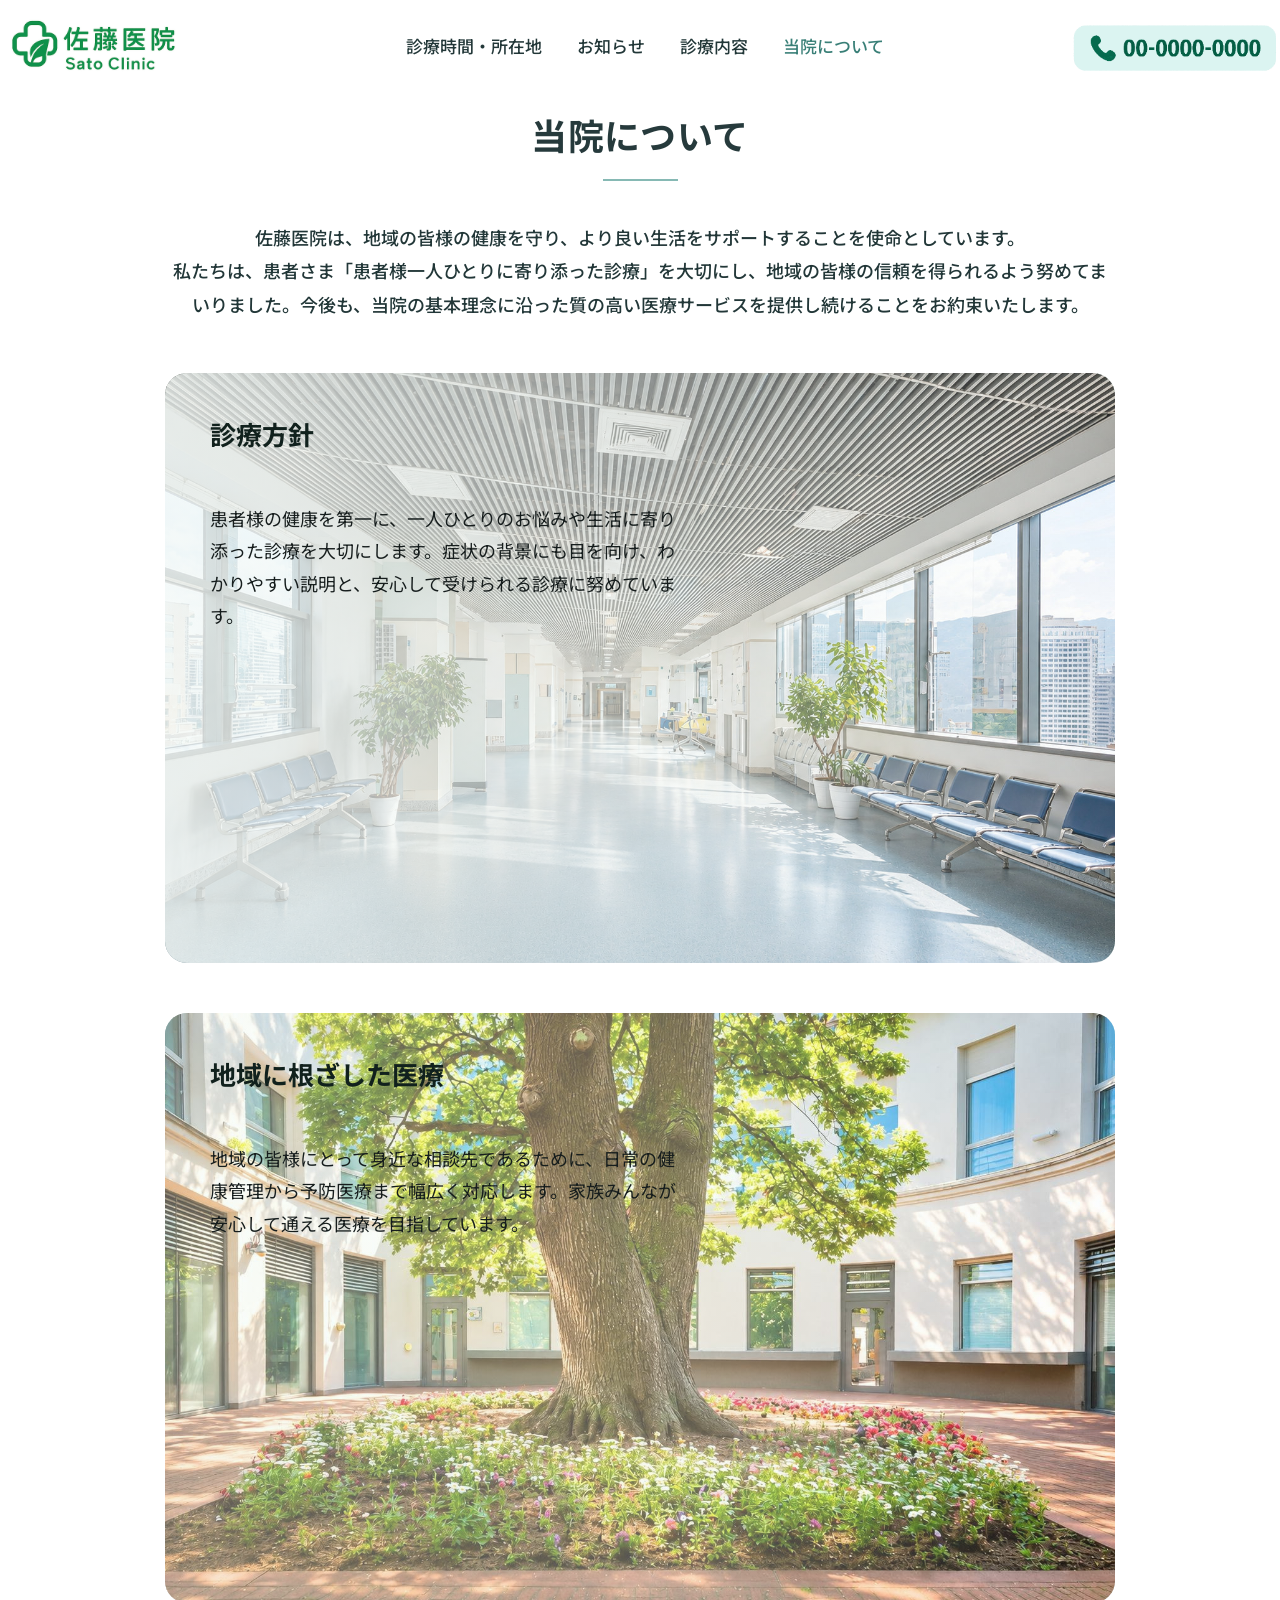
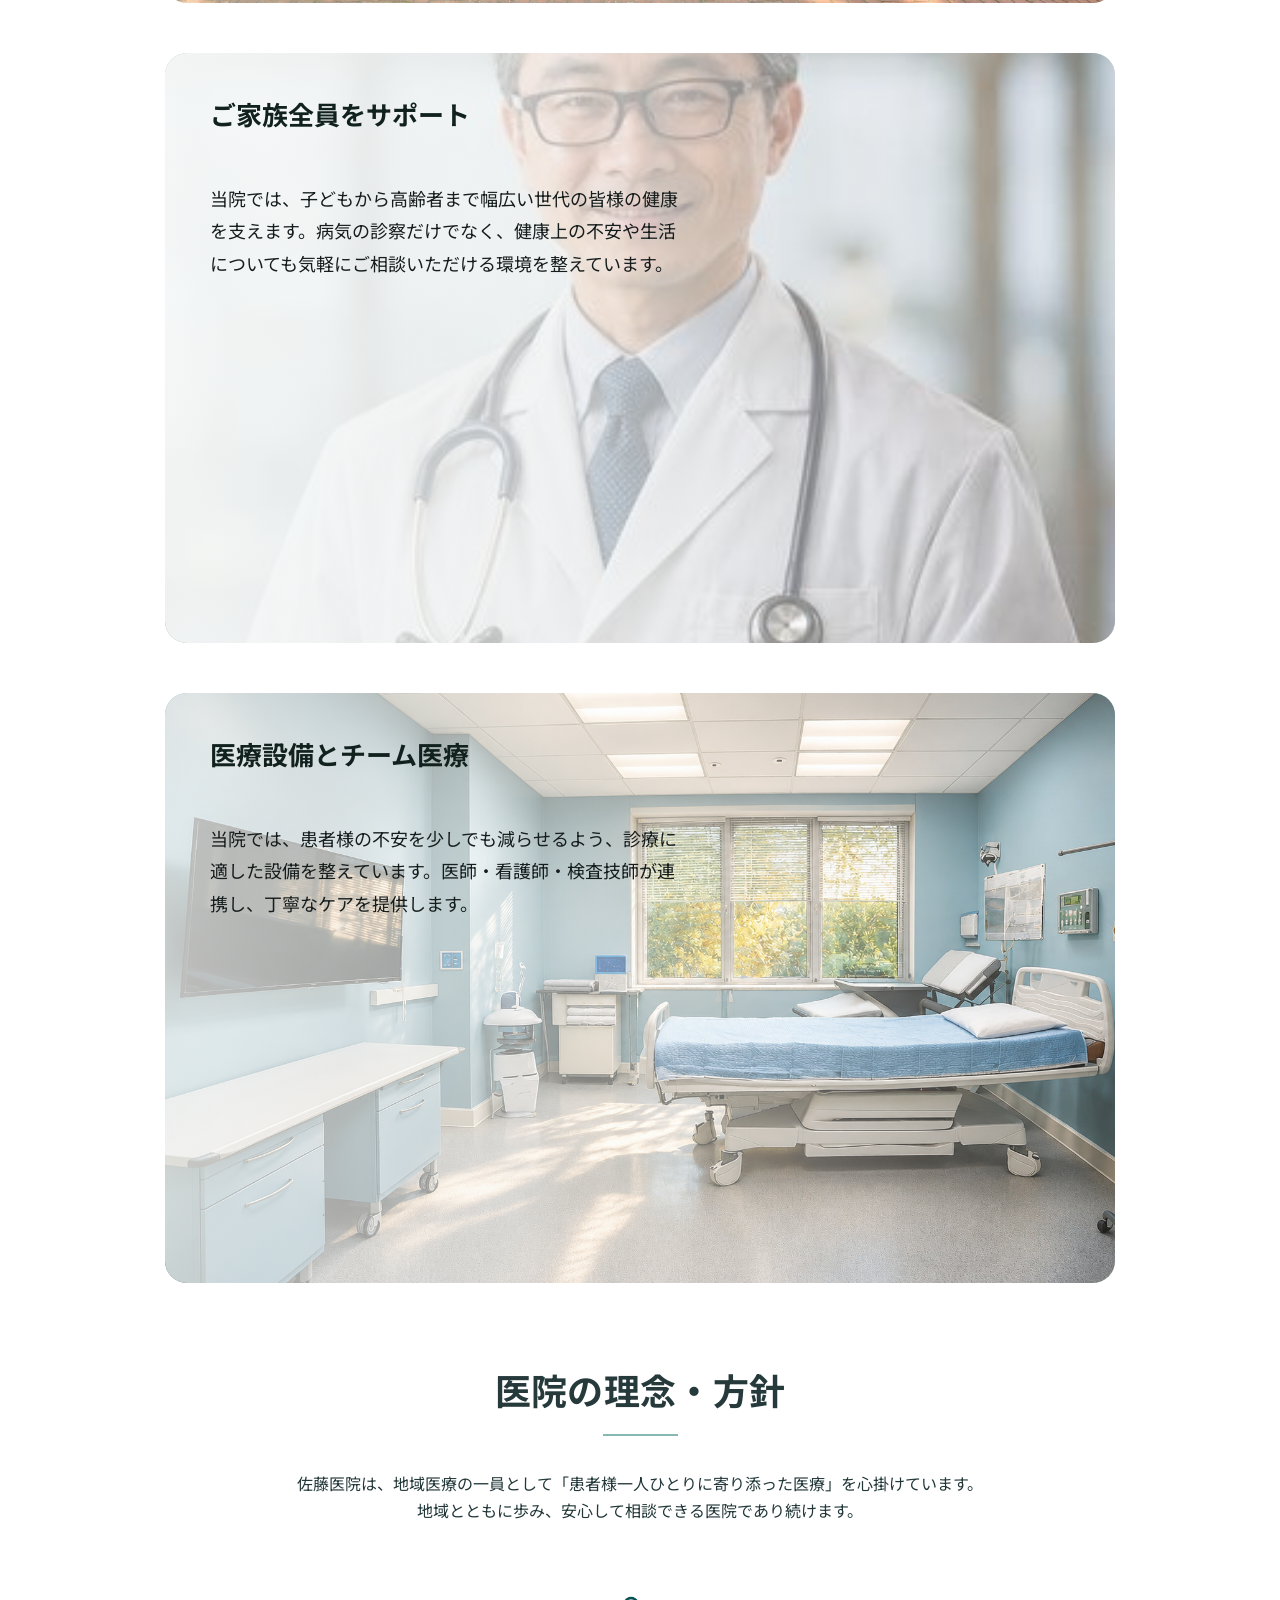
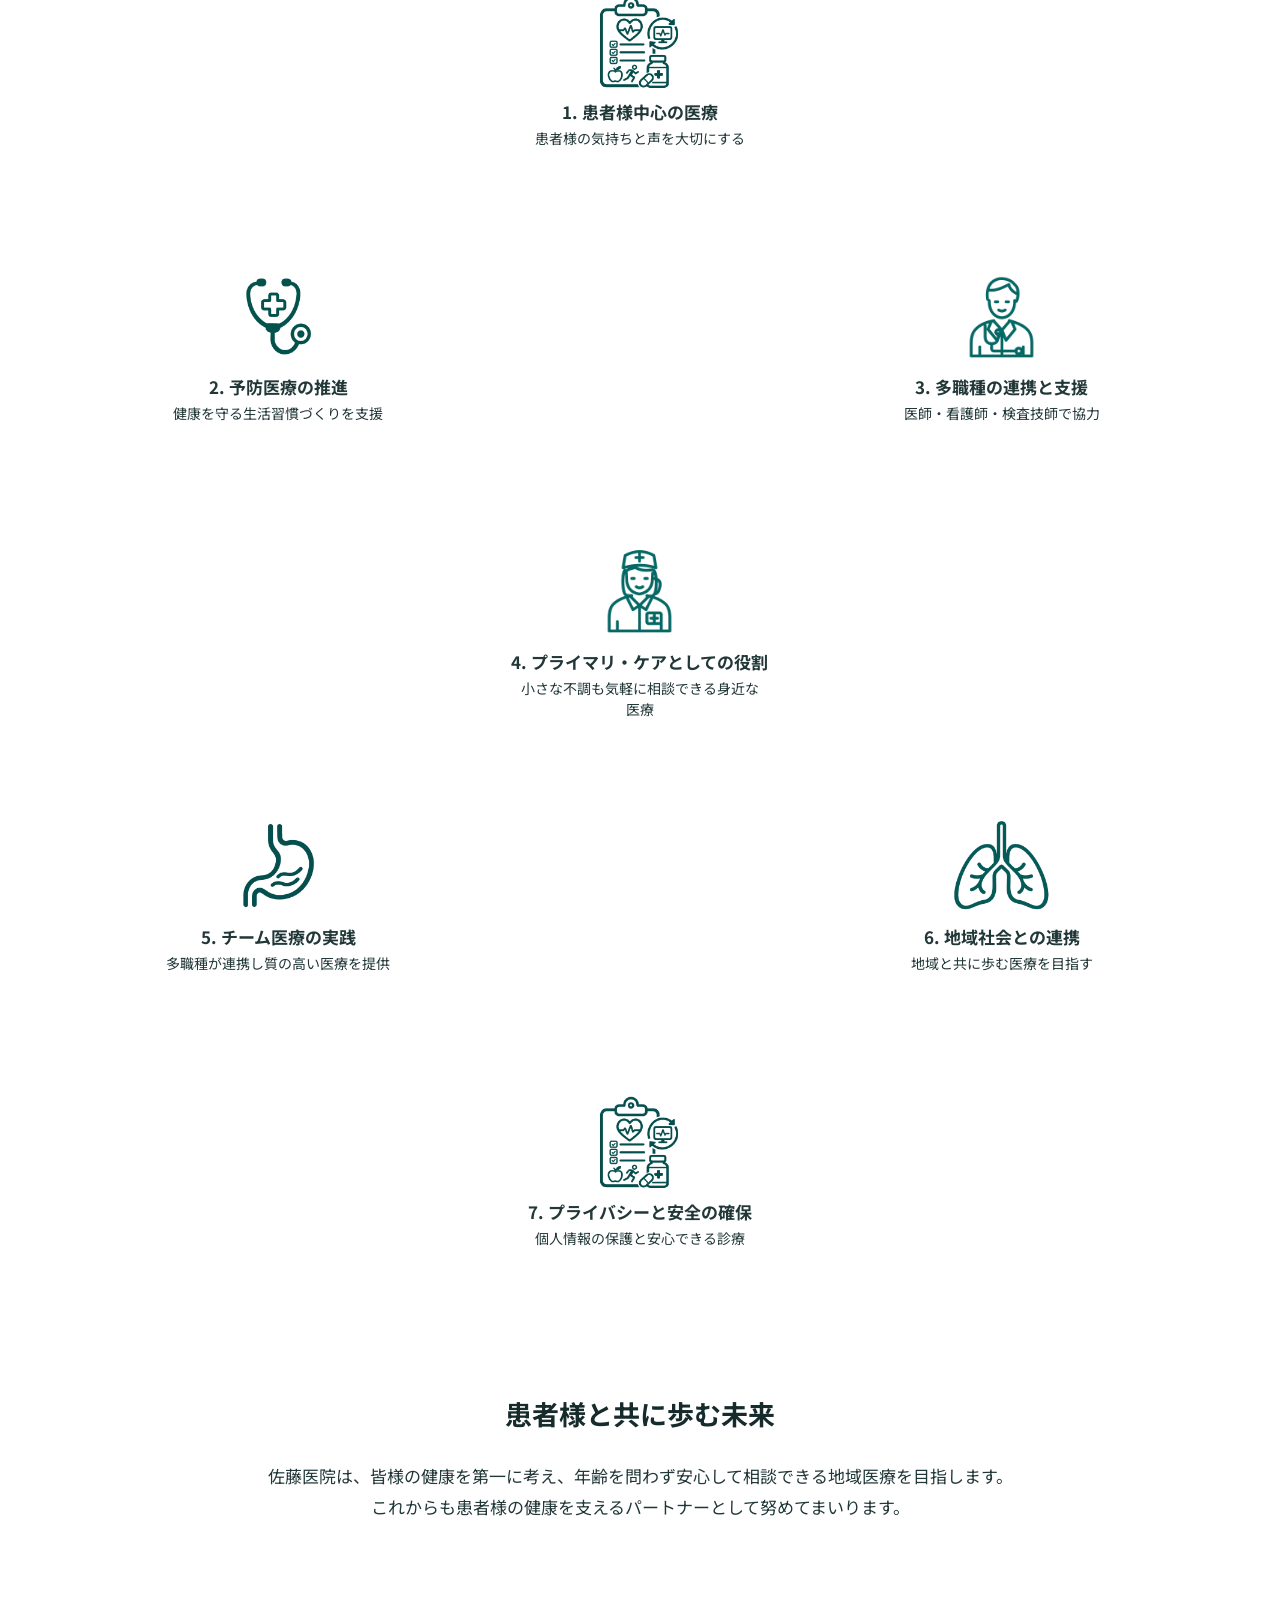
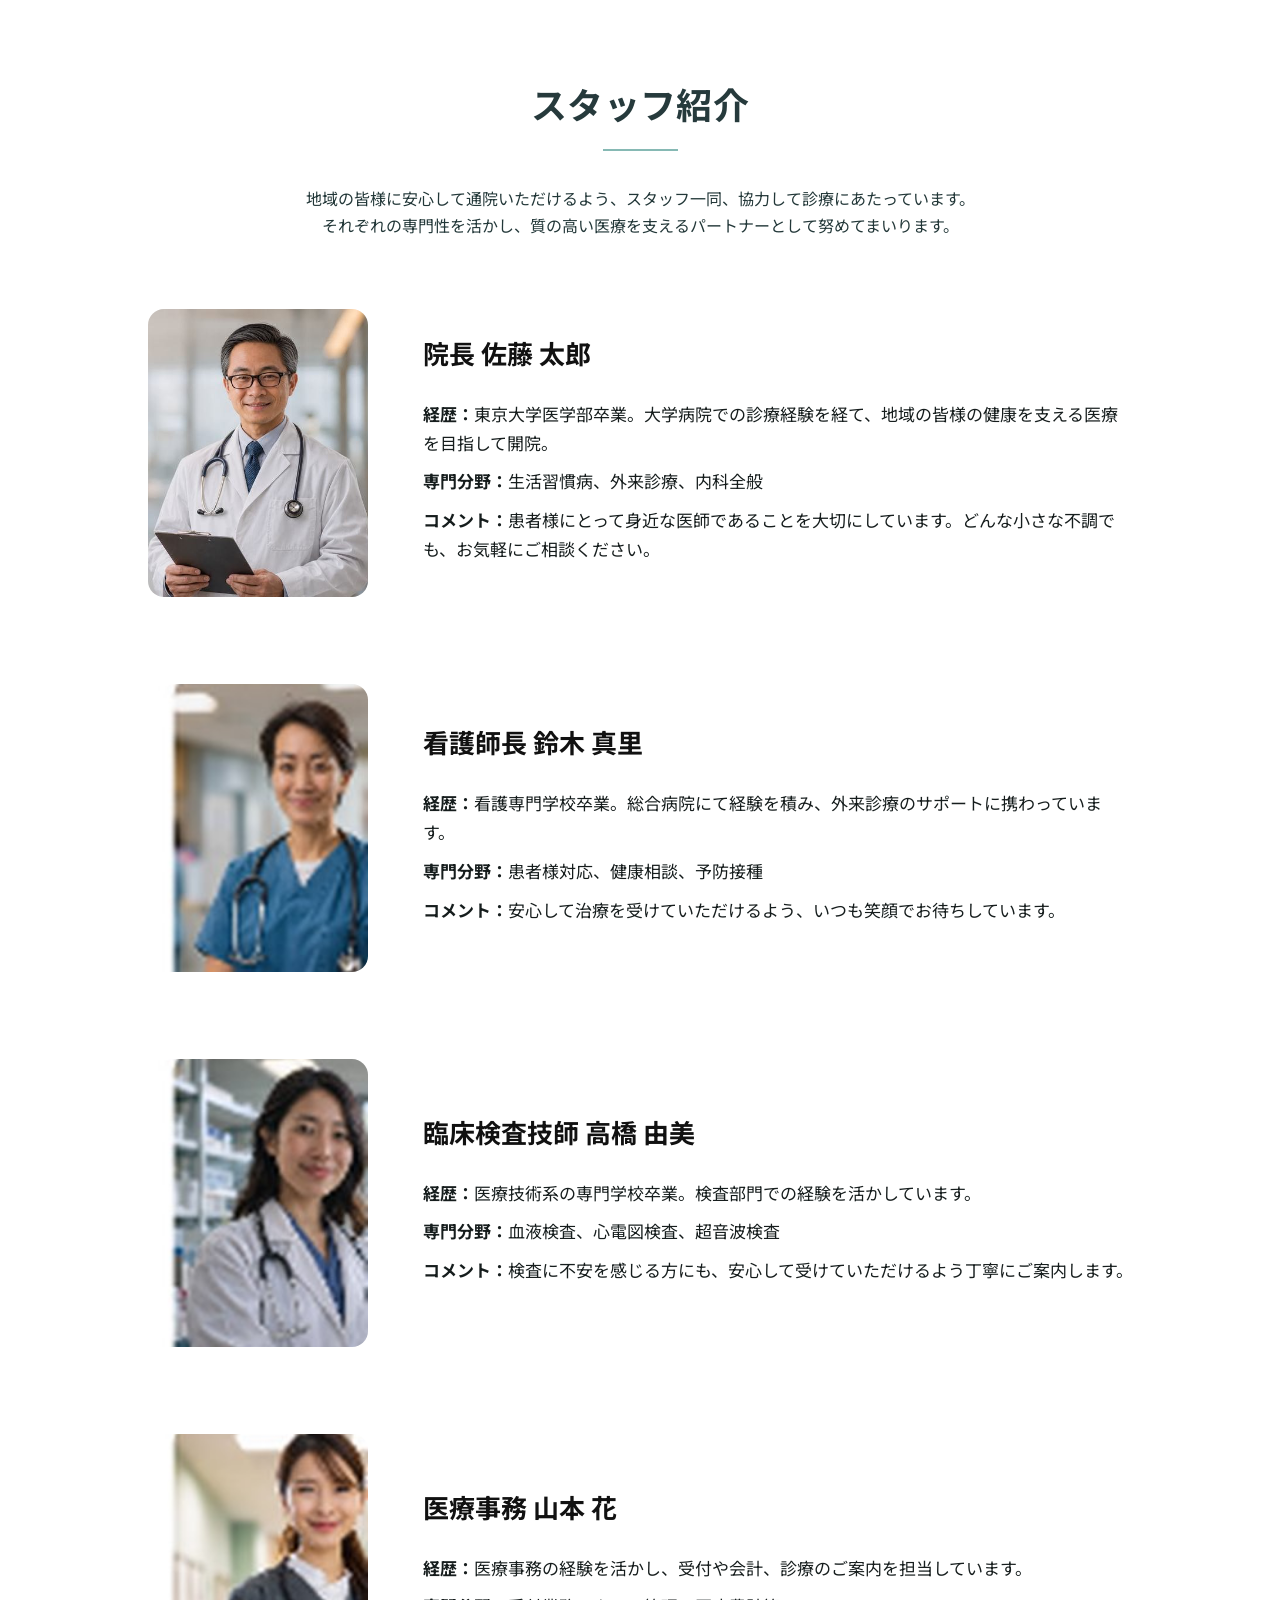
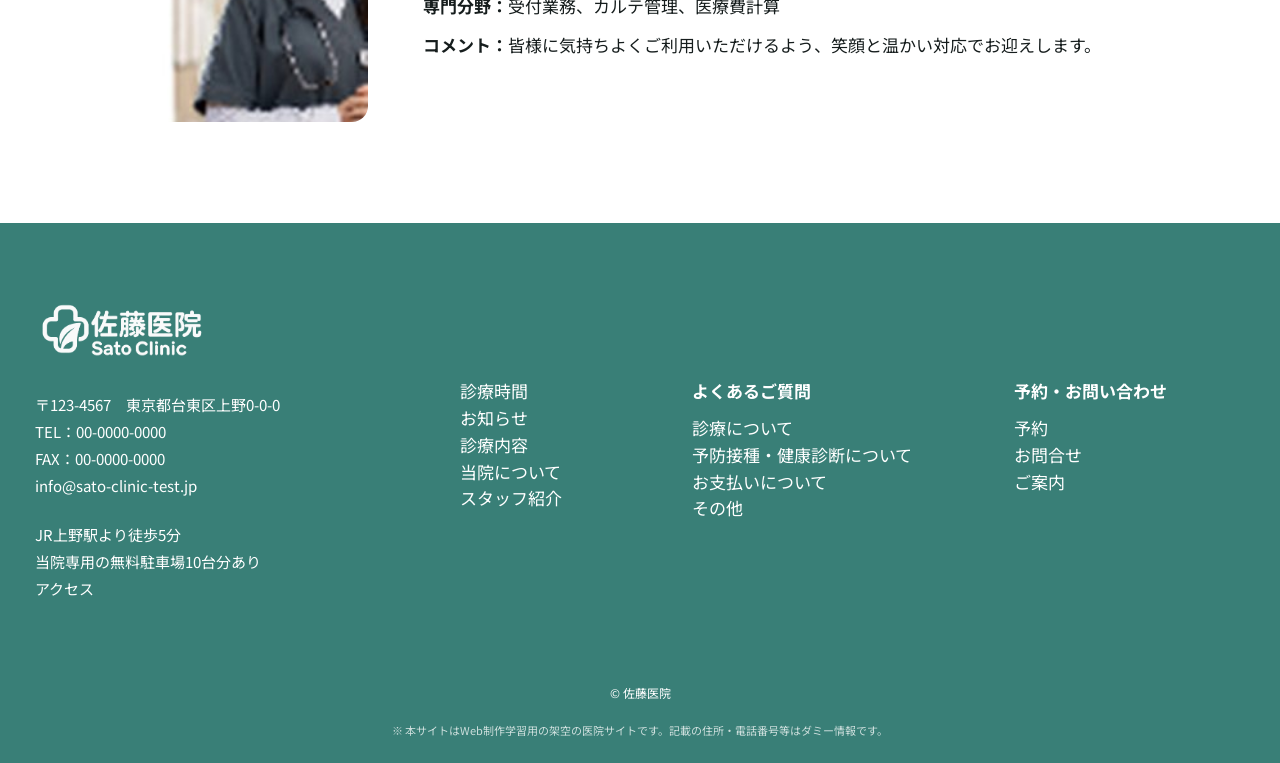
==== about.html @ b827c5a7 "HTMLファイル・css・assets" ====
<!DOCTYPE html>
<html lang="ja">
<head>
  <meta charset="UTF-8">
  <meta name="viewport" content="width=device-width, initial-scale=1.0">
  <meta name="robots" content="noindex, nofollow">
  <meta name="description" content="佐藤医院の当院についてをご案内します。患者様一人ひとりに寄り添う、地域に根ざした医療を大切にしています。">
  <title>当院について | 佐藤医院 Sato Clinic</title>
  <link rel="preconnect" href="https://fonts.googleapis.com">
  <link rel="preconnect" href="https://fonts.gstatic.com" crossorigin>
  <link href="https://fonts.googleapis.com/css2?family=Noto+Sans+JP:wght@400;500;600;700&display=swap" rel="stylesheet">
  <link rel="stylesheet" href="./css/style.css">
</head>
<body class="page-about">
<a class="skip-link" href="#main">本文へ移動</a>
<header class="site-header" id="top">
  <div class="site-header-inner">
    <a class="brand" href="./index.html" aria-label="佐藤医院 トップページ"><img src="./assets/logo-original.png" alt="佐藤医院 Sato Clinic" width="200" height="60"></a>
    <nav class="main-nav" aria-label="メインナビゲーション"><a href="./access.html">診療時間・所在地</a><a href="./news.html">お知らせ</a><a href="./services.html">診療内容</a><a href="./about.html" aria-current="page">当院について</a></nav>
    <a class="header-phone" href="./access.html#contact" aria-label="お電話・お問い合わせのご案内"><img src="./assets/phone-badge.png" alt="電話 00-0000-0000" width="210" height="70"></a>
  </div>
</header>
<main id="main">
<section class="subpage-section about-page-content">
  <h2 class="section-title">当院について</h2>
  <p class="about-page-lead">佐藤医院は、地域の皆様の健康を守り、より良い生活をサポートすることを使命としています。<br>私たちは、患者さま「患者様一人ひとりに寄り添った診療」を大切にし、地域の皆様の信頼を得られるよう努めてまいりました。今後も、当院の基本理念に沿った質の高い医療サービスを提供し続けることをお約束いたします。</p>
  <div class="about-feature-list"><article class="about-feature-card"><img src="./assets/corridor-bright.jpg" alt="" loading="eager"><div class="about-feature-text"><h3>診療方針</h3><p>患者様の健康を第一に、一人ひとりのお悩みや生活に寄り添った診療を大切にします。症状の背景にも目を向け、わかりやすい説明と、安心して受けられる診療に努めています。</p></div></article>
<article class="about-feature-card"><img src="./assets/courtyard-warm.jpg" alt="" loading="eager"><div class="about-feature-text"><h3>地域に根ざした医療</h3><p>地域の皆様にとって身近な相談先であるために、日常の健康管理から予防医療まで幅広く対応します。家族みんなが安心して通える医療を目指しています。</p></div></article>
<article class="about-feature-card"><img src="./assets/director.jpg" alt="" loading="eager"><div class="about-feature-text"><h3>ご家族全員をサポート</h3><p>当院では、子どもから高齢者まで幅広い世代の皆様の健康を支えます。病気の診察だけでなく、健康上の不安や生活についても気軽にご相談いただける環境を整えています。</p></div></article>
<article class="about-feature-card"><img src="./assets/room-blue.jpg" alt="" loading="eager"><div class="about-feature-text"><h3>医療設備とチーム医療</h3><p>当院では、患者様の不安を少しでも減らせるよう、診療に適した設備を整えています。医師・看護師・検査技師が連携し、丁寧なケアを提供します。</p></div></article></div>
  <section class="principles-section"><h2 class="section-title">医院の理念・方針</h2>
    <p class="section-lead">佐藤医院は、地域医療の一員として「患者様一人ひとりに寄り添った医療」を心掛けています。<br>地域とともに歩み、安心して相談できる医院であり続けます。</p>
    <ol class="principles-grid"><li class="principle principle-1"><img src="./assets/icon-checkup.png" alt=""><h4>1. 患者様中心の医療</h4><p>患者様の気持ちと声を大切にする</p></li>
<li class="principle principle-2"><img src="./assets/icon-stethoscope.png" alt=""><h4>2. 予防医療の推進</h4><p>健康を守る生活習慣づくりを支援</p></li>
<li class="principle principle-3"><img src="./assets/icon-doctor.png" alt=""><h4>3. 多職種の連携と支援</h4><p>医師・看護師・検査技師で協力</p></li>
<li class="principle principle-4"><img src="./assets/icon-nurse.png" alt=""><h4>4. プライマリ・ケアとしての役割</h4><p>小さな不調も気軽に相談できる身近な医療</p></li>
<li class="principle principle-5"><img src="./assets/icon-stomach.png" alt=""><h4>5. チーム医療の実践</h4><p>多職種が連携し質の高い医療を提供</p></li>
<li class="principle principle-6"><img src="./assets/icon-lungs.png" alt=""><h4>6. 地域社会との連携</h4><p>地域と共に歩む医療を目指す</p></li>
<li class="principle principle-7"><img src="./assets/icon-checkup.png" alt=""><h4>7. プライバシーと安全の確保</h4><p>個人情報の保護と安心できる診療</p></li></ol>
    <h3 class="principles-subtitle">患者様と共に歩む未来</h3><p class="principles-afterword">佐藤医院は、皆様の健康を第一に考え、年齢を問わず安心して相談できる地域医療を目指します。<br>これからも患者様の健康を支えるパートナーとして努めてまいります。</p>
  </section>
  <section class="staff-section" id="staff"><h2 class="section-title">スタッフ紹介</h2>
  <p class="section-lead">地域の皆様に安心して通院いただけるよう、スタッフ一同、協力して診療にあたっています。<br>それぞれの専門性を活かし、質の高い医療を支えるパートナーとして努めてまいります。</p>
  <div class="staff-profiles"><article class="staff-profile"><img src="./assets/director.jpg" alt="院長 佐藤 太郎" loading="eager"><div class="staff-bio"><h4>院長 佐藤 太郎</h4><p><strong>経歴：</strong>東京大学医学部卒業。大学病院での診療経験を経て、地域の皆様の健康を支える医療を目指して開院。</p><p><strong>専門分野：</strong>生活習慣病、外来診療、内科全般</p><p><strong>コメント：</strong>患者様にとって身近な医師であることを大切にしています。どんな小さな不調でも、お気軽にご相談ください。</p></div></article>
<article class="staff-profile"><img src="./assets/staff-2.jpg" alt="看護師長 鈴木 真里" loading="eager"><div class="staff-bio"><h4>看護師長 鈴木 真里</h4><p><strong>経歴：</strong>看護専門学校卒業。総合病院にて経験を積み、外来診療のサポートに携わっています。</p><p><strong>専門分野：</strong>患者様対応、健康相談、予防接種</p><p><strong>コメント：</strong>安心して治療を受けていただけるよう、いつも笑顔でお待ちしています。</p></div></article>
<article class="staff-profile"><img src="./assets/staff-3.jpg" alt="臨床検査技師 高橋 由美" loading="eager"><div class="staff-bio"><h4>臨床検査技師 高橋 由美</h4><p><strong>経歴：</strong>医療技術系の専門学校卒業。検査部門での経験を活かしています。</p><p><strong>専門分野：</strong>血液検査、心電図検査、超音波検査</p><p><strong>コメント：</strong>検査に不安を感じる方にも、安心して受けていただけるよう丁寧にご案内します。</p></div></article>
<article class="staff-profile"><img src="./assets/staff-4.jpg" alt="医療事務 山本 花" loading="eager"><div class="staff-bio"><h4>医療事務 山本 花</h4><p><strong>経歴：</strong>医療事務の経験を活かし、受付や会計、診療のご案内を担当しています。</p><p><strong>専門分野：</strong>受付業務、カルテ管理、医療費計算</p><p><strong>コメント：</strong>皆様に気持ちよくご利用いただけるよう、笑顔と温かい対応でお迎えします。</p></div></article></div>
  </section>
</section>
</main>
<footer class="site-footer">
  <div class="footer-inner">
    <div class="footer-grid">
      <div class="footer-identity">
        <a href="./index.html" aria-label="佐藤医院 トップページ"><img src="./assets/logo-white.png" alt="佐藤医院 Sato Clinic" width="190" height="76" class="footer-logo"></a>
        <address>
          〒123-4567　東京都台東区上野0-0-0<br>
          TEL：00-0000-0000<br>
          FAX：00-0000-0000<br>
          info@sato-clinic-test.jp
        </address>
        <p>JR上野駅より徒歩5分<br>当院専用の無料駐車場10台分あり<br><a href="./access.html#location">アクセス</a></p>
      </div>
      <nav class="footer-menu" aria-label="医院情報">
        <a href="./access.html#schedule">診療時間</a>
        <a href="./news.html">お知らせ</a>
        <a href="./services.html">診療内容</a>
        <a href="./about.html">当院について</a>
        <a href="./about.html#staff">スタッフ紹介</a>
      </nav>
      <nav class="footer-menu" aria-label="よくあるご質問">
        <span class="footer-menu-heading">よくあるご質問</span>
        <a href="./services.html">診療について</a>
        <a href="./services.html#service-6">予防接種・健康診断について</a>
        <a href="./access.html#contact">お支払いについて</a>
        <a href="./access.html#location">その他</a>
      </nav>
      <nav class="footer-menu" aria-label="予約・お問い合わせ">
        <span class="footer-menu-heading">予約・お問い合わせ</span>
        <a href="./access.html#contact">予約</a>
        <a href="./access.html#contact">お問合せ</a>
        <a href="./access.html#location">ご案内</a>
      </nav>
    </div>
    <p class="footer-copyright">© 佐藤医院</p>
    <p class="footer-disclaimer">※ 本サイトはWeb制作学習用の架空の医院サイトです。記載の住所・電話番号等はダミー情報です。</p>
  </div>
</footer>
</body>
</html>
---- css/style.css ----
/*
 * 佐藤医院 / Sato Clinic - static PC website
 * Figma reference implementation. Base canvas: 1440px wide.
 * No framework or JavaScript. All assets stored in ../assets/.
 */
:root {
  --ink: #223738;
  --muted: #435957;
  --green: #397f77;
  --green-dark: #095d53;
  --rule: #86b9b4;
  --mint: #eaf4f2;
  --mint-light: #f4faf8;
  --page: #fff;
  --content: 1140px;
}
*, *::before, *::after { box-sizing: border-box; }
html { scroll-behavior: smooth; }
body { margin: 0; min-width: 1120px; background: var(--page); color: var(--ink); font-family: "Noto Sans JP", "Hiragino Kaku Gothic ProN", "Yu Gothic", sans-serif; font-size: 16px; font-weight: 400; line-height: 1.65; -webkit-font-smoothing: antialiased; }
a { color: inherit; text-decoration: none; }
a:focus-visible, summary:focus-visible { outline: 3px solid #1b8b81; outline-offset: 4px; }
img { max-width: 100%; height: auto; vertical-align: middle; }
button, summary { font: inherit; }
.skip-link { position: absolute; z-index: 100; top: -100px; left: 20px; background: #fff; padding: 10px 18px; border: 1px solid #105e54; }
.skip-link:focus { top: 15px; }
.site-header { width: 100%; height: 108px; background: #fff; }
.site-header-inner { max-width: 1290px; height: 100%; margin: 0 auto; display: flex; align-items: flex-start; justify-content: space-between; gap: 35px; padding-top: 18px; }
.brand { display: block; width: 190px; flex: none; }
.brand img { display: block; width: 190px; height: auto; }
.main-nav { display: flex; align-items: center; justify-content: center; flex: 1; gap: 35px; white-space: nowrap; padding: 14px 0 0 30px; }
.main-nav a { font-size: 17px; font-weight: 500; transition: color .18s ease; }
.main-nav a:hover, .main-nav a[aria-current="page"] { color: var(--green); }
.header-phone { display: block; flex: none; width: 210px; margin-top: -4px; }
.header-phone img { display: block; width: 100%; height: auto; }
.section-wrap { width: 100%; max-width: var(--content); margin: 0 auto; }
.section-title { position: relative; margin: 0; color: #263a3c; font-size: 36px; font-weight: 700; line-height: 1.45; text-align: center; letter-spacing: .01em; }
.section-title::after { content: ""; display: block; width: 75px; height: 2px; margin: 19px auto 0; background: var(--rule); }
.section-lead { margin: 34px auto 0; font-size: 16px; line-height: 1.7; text-align: center; }
.pill { display: inline-flex; align-items: center; justify-content: center; white-space: nowrap; min-height: 44px; padding: 7px 25px; font-size: 14px; line-height: 1.4; border: 1px solid transparent; border-radius: 999px; transition: background-color .18s ease, color .18s ease, transform .18s ease; cursor: pointer; }
a.pill:hover, summary.pill:hover { transform: translateY(-1px); }
.pill-solid { min-width: 157px; background: var(--green); color: #fff; }
.pill-solid:hover { background: #286b63; }
.pill-outline { min-width: 200px; color: var(--green); border-color: var(--green); background: #fff; }
.pill-outline:hover { background: var(--mint); }
.pill-dark { min-width: 160px; background: #333; color: #fff; }
.pill-dark:hover { background: #555; }
.section-action { display: flex; justify-content: flex-end; margin-top: 36px; }

/* Site-wide timetable */
.schedule-scroll { width: min(100%, 900px); margin-left: auto; margin-right: auto; }
.schedule-table { border-collapse: collapse; width: 100%; color: var(--ink); font-size: 16px; text-align: center; table-layout: fixed; }
.schedule-table th, .schedule-table td { border: 1px solid #dfebe8; height: 79px; padding: 5px 0; }
.schedule-table thead th { height: 60px; background: #e6f1ef; font-size: 16px; font-weight: 700; }
.schedule-table th:first-child { width: 200px; }
.schedule-table tbody th { font-weight: 700; background: #fff; line-height: 1.3; }
.schedule-table tbody th small { display: block; margin-top: 5px; font-weight: 400; font-size: 13px; }
.schedule-table tbody td { font-size: 17px; font-weight: 700; }
.schedule-table tbody tr:nth-child(even) td,
.schedule-table tbody tr:nth-child(even) th { background: #f1f8f6; }
.schedule-table .rest { color: #87a6a2; font-weight: 400; }
.schedule-legend { display: flex; justify-content: center; gap: 64px; margin: 12px 0 5px; font-size: 16px; }
.schedule-note, .center-note { margin: 2px 0 0; font-size: 16px; text-align: center; }

/* Homepage hero */
.hero-section { padding: 0 0 0; }
.hero-frame { position: relative; display: flex; align-items: center; width: calc(100% - 160px); height: 730px; max-width: 1280px; margin: 0 auto; overflow: hidden; border-radius: 18px; background: #d4eeea url('../assets/hero-courtyard-muted.jpg') center center / cover no-repeat; }
.hero-frame::before { content: ""; position: absolute; inset: 0; background: rgba(211,241,237,.16); pointer-events: none; }
.hero-text-side { position: relative; z-index: 1; display: flex; flex-direction: column; justify-content: space-between; flex: none; width: 48%; height: 435px; padding: 0 25px 0 70px; }
.hero-text-side h1 { margin: 0; font-family: 'Yu Mincho', 'Hiragino Mincho ProN', 'Noto Serif JP', serif; color: #263838; font-size: 47px; font-weight: 400; letter-spacing: .1em; line-height: 1.5; white-space: nowrap; }
.hero-small-links { display: grid; grid-template-columns: repeat(2, 210px); gap: 40px; }
.hero-link-tile { display: flex; flex-direction: column; justify-content: center; width: 210px; height: 105px; padding: 15px 20px; border-radius: 17px; background: rgba(255,255,255,.95); color: #1f3535; transition: background .18s ease; }
.hero-link-tile:hover { background: #fff; }
.hero-link-tile strong { font-size: 17px; font-weight: 700; }
.hero-link-tile small { margin-top: 4px; font-size: 13px; }
.hero-building { position: absolute; z-index: 1; top: 25%; right: 4%; width: 50%; height: 59%; border-radius: 17px; object-fit: cover; object-position: center; box-shadow: 0 2px 8px rgba(14,76,69,.04); }

/* Homepage announcement and schedule */
.home-schedule { padding-top: 94px; }
.home-schedule .section-lead { margin-bottom: 34px; }
.home-news-list { list-style: none; max-width: 1010px; margin: 55px auto 0; padding: 0; }
.home-news-item { display: grid; grid-template-columns: 235px minmax(0,1fr) 165px; align-items: center; column-gap: 22px; min-height: 96px; font-size: 21px; }
.home-news-item time { font-size: 21px; }
.home-news-name { white-space: nowrap; }
.home-news-item .pill { justify-self: end; }
.home-schedule .section-action { max-width: 1010px; margin: 28px auto 0; }

/* Homepage services */
.home-services { padding-top: 114px; }
.home-services .section-lead { margin-bottom: 42px; }
.home-service-grid { display: grid; grid-template-columns: repeat(2, 1fr); gap: 30px; width: 1040px; max-width: 100%; margin: 0 auto; }
.home-service-card { min-height: 240px; border-radius: 16px; background: #e9f3f0; display: flex; flex-direction: column; align-items: center; justify-content: center; color: #203a3b; transition: background .18s ease; }
.home-service-card:hover, .staff-teaser-card:hover { background: #ddede9; }
.service-card-title { font-size: 25px; line-height: 1.4; font-weight: 700; }
.home-service-card img { width: 93px; height: 93px; object-fit: contain; margin-top: 8px; }
.service-card-more { margin-top: -2px; font-size: 21px; font-weight: 700; }
.home-services .section-action { width: 1040px; max-width: 100%; margin: 43px auto 0; }

/* Homepage director */
.home-greeting { padding-top: 124px; }
.greeting-grid { display: grid; grid-template-columns: minmax(0, 1fr) 405px; gap: 66px; max-width: 1040px; margin: 32px auto 0; align-items: start; }
.greeting-copy { line-height: 1.9; font-size: 18px; }
.greeting-copy p { margin: 0 0 20px; }
.greeting-portrait > img:first-child { display: block; width: 405px; height: 460px; object-fit: cover; object-position: 50% 34%; border-radius: 19px; }
.greeting-portrait > p { margin: 8px 0 0; font-size: 16px; }
.greeting-portrait .director-signature { display: block; width: 305px; margin: 11px auto 0; }

/* Homepage about and staff */
.home-about { padding-top: 97px; }
.about-teaser { display: grid; grid-template-columns: 1.2fr 1fr; gap: 40px; width: 1060px; max-width: 100%; margin: 40px auto 0; }
.about-teaser-copy { font-size: 18px; line-height: 1.9; }
.about-teaser-copy p { margin: 0 0 21px; }
.about-teaser-images { display: flex; gap: 25px; }
.about-teaser-images img { width: calc((100% - 25px)/2); height: 306px; border-radius: 14px; object-fit: cover; }
.home-staff { padding-top: 100px; }
.staff-teaser-card { display: flex; width: 510px; height: 240px; flex-direction: column; align-items: center; justify-content: center; margin: 36px auto 0; border-radius: 14px; background: #e9f3f0; color: #223a39; font-size: 20px; font-weight: 700; transition: background .18s ease; }
.staff-teaser-icons { display: flex; align-items: center; gap: 16px; margin-top: 8px; }
.staff-teaser-icons img { width: 79px; height: 79px; object-fit: contain; }

/* Homepage access */
.home-access { padding-top: 114px; padding-bottom: 120px; }
.home-access-grid { display: grid; grid-template-columns: 400px 1fr; gap: 85px; align-items: stretch; width: 1040px; max-width: 100%; margin: 40px auto 0; }
.access-info-card { border-radius: 18px; background: var(--mint); padding: 30px 36px; line-height: 1.65; }
.access-info-card h3 { font-size: 19px; margin: 0 0 8px; font-weight: 700; }
.access-info-card p { margin: 0 0 26px; font-size: 16px; }
.access-info-card p:last-child { margin-bottom: 0; }
.home-access-map { display: block; width: 100%; height: 410px; object-fit: cover; border-radius: 13px; }
.home-access .section-action { width: 1040px; max-width: 100%; margin: 32px auto 0; }

/* Secondary pages */
.subpage-section { margin-left: auto; margin-right: auto; }
.page-news .news-page-content { max-width: 1140px; min-height: 0; padding: 0 0 60px; }
.page-news .section-title { color: #111; }
.page-news .section-title::after { background: #333; }
.news-page-list { list-style: none; padding: 0; max-width: 1100px; margin: 30px auto 0; }
.news-row { display: grid; grid-template-columns: 220px minmax(0,1fr) 168px; gap: 30px; align-items: start; min-height: 97px; color: #111; font-size: 25px; }
.news-row time { font-size: 25px; white-space: nowrap; }
.news-row-title { line-height: 1.7; }
.news-expand { position: relative; justify-self: end; align-self: start; }
.news-expand summary { display: flex; list-style: none; font-size: 16px; }
.news-expand summary::-webkit-details-marker { display: none; }
.news-expanded-copy { position: absolute; top: 52px; right: 0; z-index: 3; width: 420px; padding: 20px 24px; background: #f4faf8; border: 1px solid #c9e4dc; border-radius: 10px; color: var(--ink); font-size: 15px; box-shadow: 0 9px 28px rgba(17,70,64,.12); }

/* Individual service listings */
.page-services .services-page-content { max-width: 1140px; padding-bottom: 270px; }
.services-page-lead { margin-top: 34px; margin-bottom: 58px; font-size: 19px; font-weight: 500; line-height: 1.95; }
.service-detail-list { width: 900px; max-width: 100%; margin: 0 auto; display: flex; flex-direction: column; gap: 37px; }
.service-detail-card { position: relative; isolation: isolate; height: 320px; overflow: hidden; border-radius: 19px; background: #f2f8f6; }
.service-detail-photo { position: absolute; z-index: -2; top: 0; right: 0; width: 57%; height: 100%; object-fit: cover; object-position: center; }
.service-detail-card::before { content: ""; position: absolute; z-index: -1; inset: 0; background: linear-gradient(90deg,#f3faf8 0%,#f3faf8 33%,rgba(243,250,248,.92) 43%,rgba(243,250,248,.06) 72%,rgba(243,250,248,.04) 100%); }
.service-detail-content { position: relative; padding: 26px 34px; height: 100%; }
.service-detail-content h3 { margin: 0; color: #161b1a; font-size: 24px; line-height: 1.5; font-weight: 700; }
.service-detail-content p { max-width: 345px; margin: 35px 0 0; color: #111; font-size: 16px; line-height: 1.55; font-weight: 500; }
.service-detail-card.service-alt .service-detail-photo { left: 0; right: auto; width: 55%; object-position: center 35%; opacity: .64; }
.service-detail-card.service-alt::before { background: linear-gradient(90deg,rgba(244,250,248,.02),rgba(244,250,248,.36) 42%,rgba(244,250,248,.86) 62%,#f4faf8 100%); }
.service-detail-card.service-alt .service-detail-content p { margin-left: 49%; max-width: 380px; }
.service-detail-card.service-alt .service-detail-content h3 { max-width: 45%; }

/* About page */
.page-about .about-page-content { max-width: 1140px; padding-bottom: 95px; }
.about-page-lead { max-width: 940px; margin: 40px auto 52px; font-size: 18px; line-height: 1.85; font-weight: 500; text-align: center; }
.about-feature-list { width: 950px; max-width: 100%; margin: 0 auto; display: flex; flex-direction: column; gap: 50px; }
.about-feature-card { position: relative; isolation: isolate; min-height: 590px; overflow: hidden; border-radius: 22px; background: #d7e8e3; }
.about-feature-card > img { position: absolute; z-index: -2; inset: 0; width: 100%; height: 100%; object-fit: cover; }
.about-feature-card::before { content: ""; position: absolute; z-index: -1; inset: 0; background: linear-gradient(90deg,rgba(245,251,249,.82),rgba(245,251,249,.57) 50%,rgba(245,251,249,.08) 100%); }
.about-feature-text { max-width: 560px; padding: 40px 45px 45px; }
.about-feature-text h3 { margin: 0 0 46px; font-size: 26px; font-weight: 700; color: #11211d; }
.about-feature-text p { max-width: 480px; margin: 0; font-size: 18px; line-height: 1.8; color: #161d1d; }
.about-feature-card:nth-child(2)::before { background: linear-gradient(90deg,rgba(240,251,242,.35),rgba(240,251,242,.32) 58%,rgba(240,251,242,.04)); }
.about-feature-card:nth-child(3)::before { background: linear-gradient(90deg,rgba(246,249,248,.92),rgba(246,249,248,.66) 53%,rgba(246,249,248,.09)); }
.about-feature-card:nth-child(3) > img { object-position: 70% 40%; }
.about-feature-card:nth-child(4)::before { background: linear-gradient(90deg,rgba(251,253,252,.75),rgba(251,253,252,.35) 70%,rgba(251,253,252,.08)); }
.principles-section { margin: 80px auto 0; }
.principles-section .section-lead { max-width: 980px; }
.principles-grid { width: 1050px; margin: 62px auto 0; padding: 0; list-style: none; display: grid; grid-template-columns: repeat(3,1fr); column-gap: 35px; row-gap: 40px; justify-items: center; }
.principle { display: flex; flex-direction: column; align-items: center; text-align: center; width: 310px; max-width: 100%; min-height: 235px; }
.principle img { display: block; width: 120px; height: 105px; object-fit: contain; }
.principle h4 { margin: 7px 0 0; font-size: 17px; line-height: 1.5; font-weight: 700; }
.principle p { margin: 4px 0 0; max-width: 240px; font-size: 14px; line-height: 1.5; }
.principle-1 { grid-column: 2; grid-row: 1; }
.principle-2 { grid-column: 1; grid-row: 2; }
.principle-3 { grid-column: 3; grid-row: 2; }
.principle-4 { grid-column: 2; grid-row: 3; }
.principle-5 { grid-column: 1; grid-row: 4; }
.principle-6 { grid-column: 3; grid-row: 4; }
.principle-7 { grid-column: 2; grid-row: 5; }
.principles-subtitle { margin: 70px auto 0; text-align: center; color: #162b2b; font-size: 27px; font-weight: 700; }
.principles-afterword { max-width: 900px; margin: 25px auto 0; font-size: 17px; line-height: 1.8; text-align: center; }
.staff-section { padding-top: 155px; }
.staff-section .section-lead { max-width: 980px; }
.staff-profiles { width: 985px; max-width: 100%; display: flex; flex-direction: column; gap: 75px; margin: 64px auto 0; }
.staff-profile { display: grid; grid-template-columns: 220px 1fr; gap: 55px; align-items: center; min-height: 300px; }
.staff-profile > img { display: block; width: 220px; height: 288px; border-radius: 16px; object-fit: cover; object-position: center 30%; }
.staff-bio h4 { margin: 0 0 25px; font-size: 26px; font-weight: 700; color: #111; }
.staff-bio p { margin: 0 0 10px; color: #161d1d; font-size: 17px; line-height: 1.7; }
.staff-bio strong { font-weight: 700; }

/* Hours / location page */
.page-access .access-page-content { max-width: 980px; min-height: 2210px; padding-bottom: 145px; }
.access-page-content .section-lead { margin-bottom: 44px; }
.access-subsection { max-width: 900px; margin: 0 auto 70px; }
.access-subsection > h3 { margin: 0 0 28px; font-size: 23px; font-weight: 700; }
.access-subsection .schedule-table { width: 100%; }
.access-subsection .schedule-legend { margin-top: 22px; }
.access-subsection .schedule-note { margin-top: 8px; }
.access-subsection .center-note { margin-top: 7px; }
.access-subsection .fine-note { margin-top: 8px; }
.access-subsection ul { padding-left: 25px; list-style: disc; }
.access-subsection li { padding-left: 0; margin: 14px 0; font-size: 17px; }
.access-subsection p { font-size: 17px; line-height: 1.75; }
.access-subsection .schedule-legend, .access-subsection .schedule-note, .access-subsection .center-note { font-size: 16px; }
.treatment-list { margin-top: 78px; }
.location-section { margin-top: 78px; }
.location-section p { margin: 22px 0 42px; }
.access-map { display: block; width: 790px; height: 565px; object-fit: cover; margin: 0 auto; border-radius: 14px; }
.location-section .section-action { width: 790px; max-width: 100%; margin: 32px auto 0; }
.contact-section { margin-top: 85px; margin-bottom: 0; }
.contact-section ul { margin-top: 35px; }
.contact-section li { margin: 4px 0; }
.demo-contact-note { color: #54706d; font-size: 13px !important; }

/* Footer is shared by all five pages */
.site-footer { width: 100%; color: #fff; background: #397f77; padding: 72px 0 24px; }
.footer-inner { max-width: 1210px; margin: 0 auto; }
.footer-grid { display: grid; grid-template-columns: minmax(360px,1.5fr) minmax(155px,.75fr) minmax(235px,1.1fr) minmax(210px, .9fr); gap: 40px; }
.footer-logo { display: block; width: 175px; height: auto; margin-bottom: 26px; }
.footer-identity address { font-style: normal; font-size: 15px; line-height: 1.8; }
.footer-identity p { margin: 22px 0 0; font-size: 15px; line-height: 1.8; }
.footer-menu { display: flex; flex-direction: column; align-items: flex-start; font-size: 17px; line-height: 1.58; padding-top: 83px; }
.footer-menu a:hover, .footer-identity a:hover { text-decoration: underline; }
.footer-menu-heading { font-weight: 700; margin-bottom: 10px; }
.footer-copyright { margin: 81px 0 0; font-size: 12px; text-align: center; }
.footer-disclaimer { font-size: 11px; opacity: .75; text-align: center; margin: 18px 0 0; }

/* Secondary page footer spacing follows the shorter notice-page reference. */
.page-news .site-footer { padding-top: 60px; }
.page-news .footer-copyright { margin-top: 64px; }
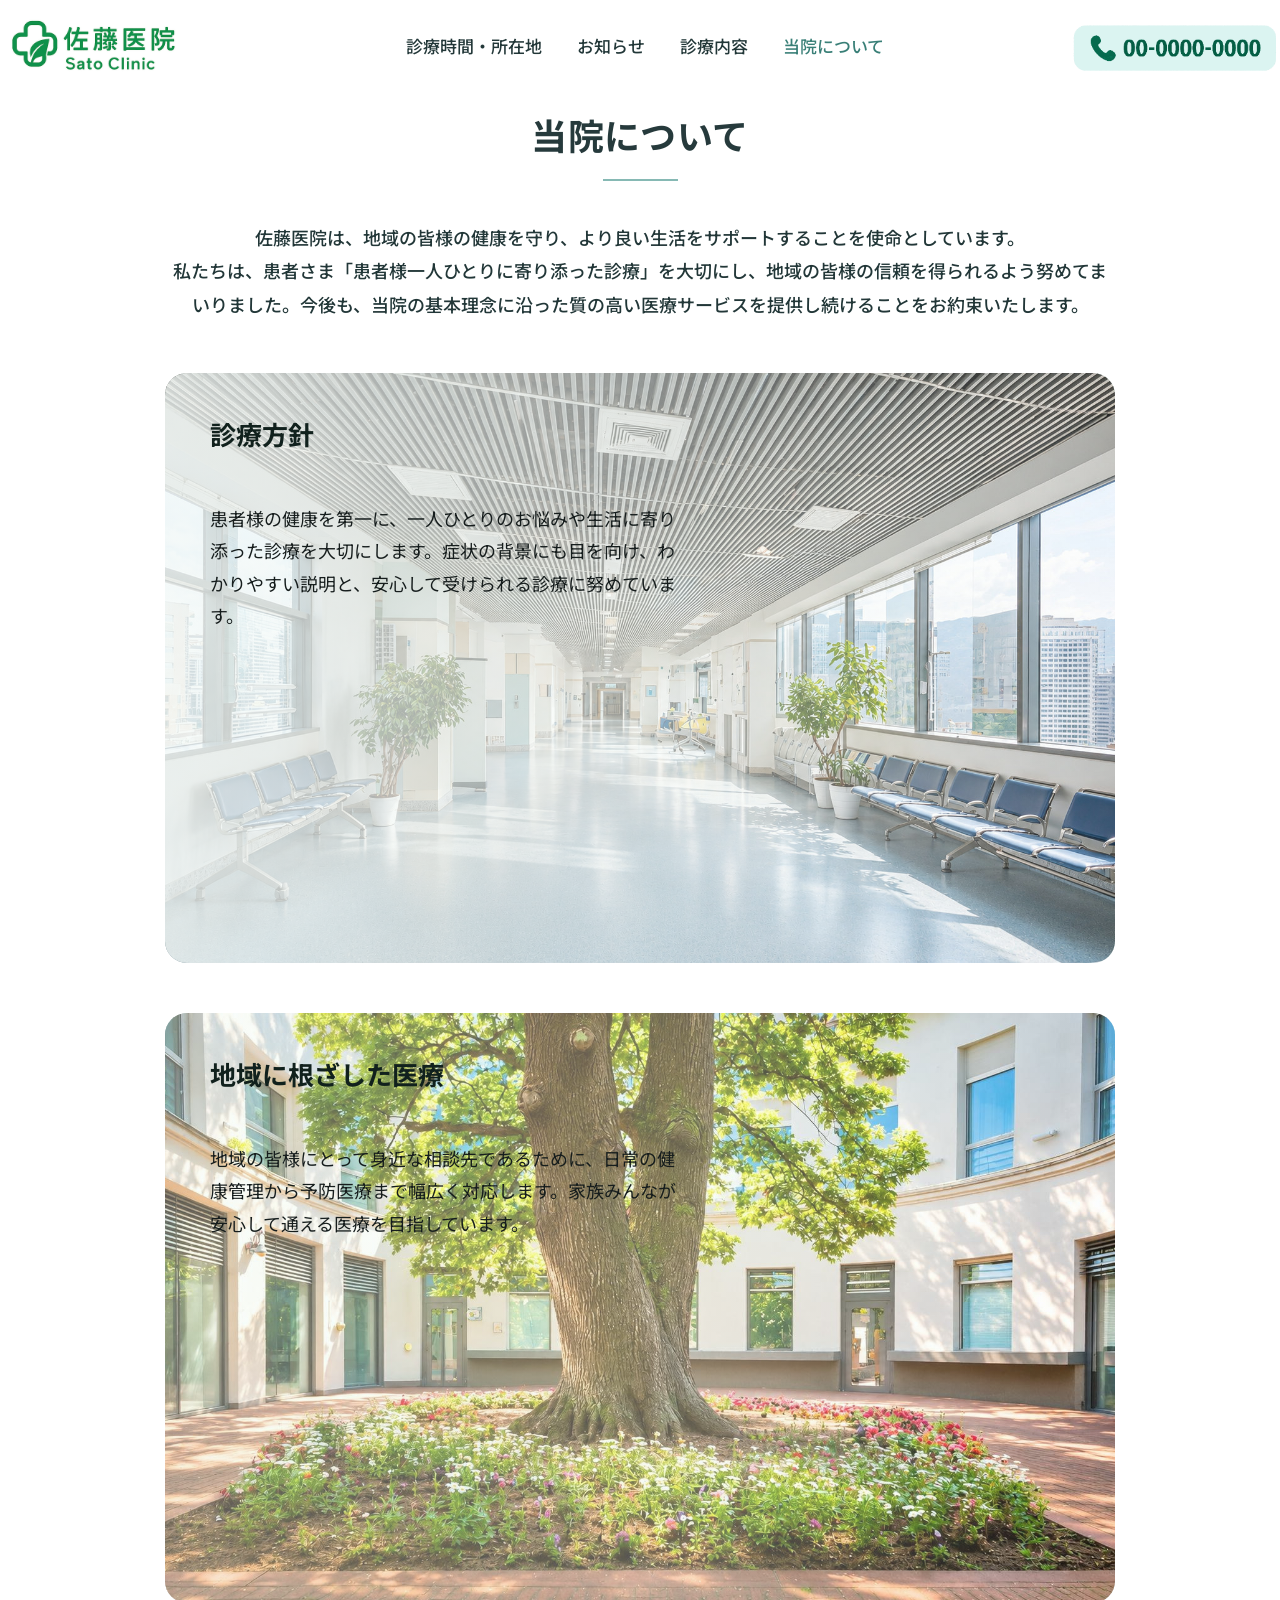
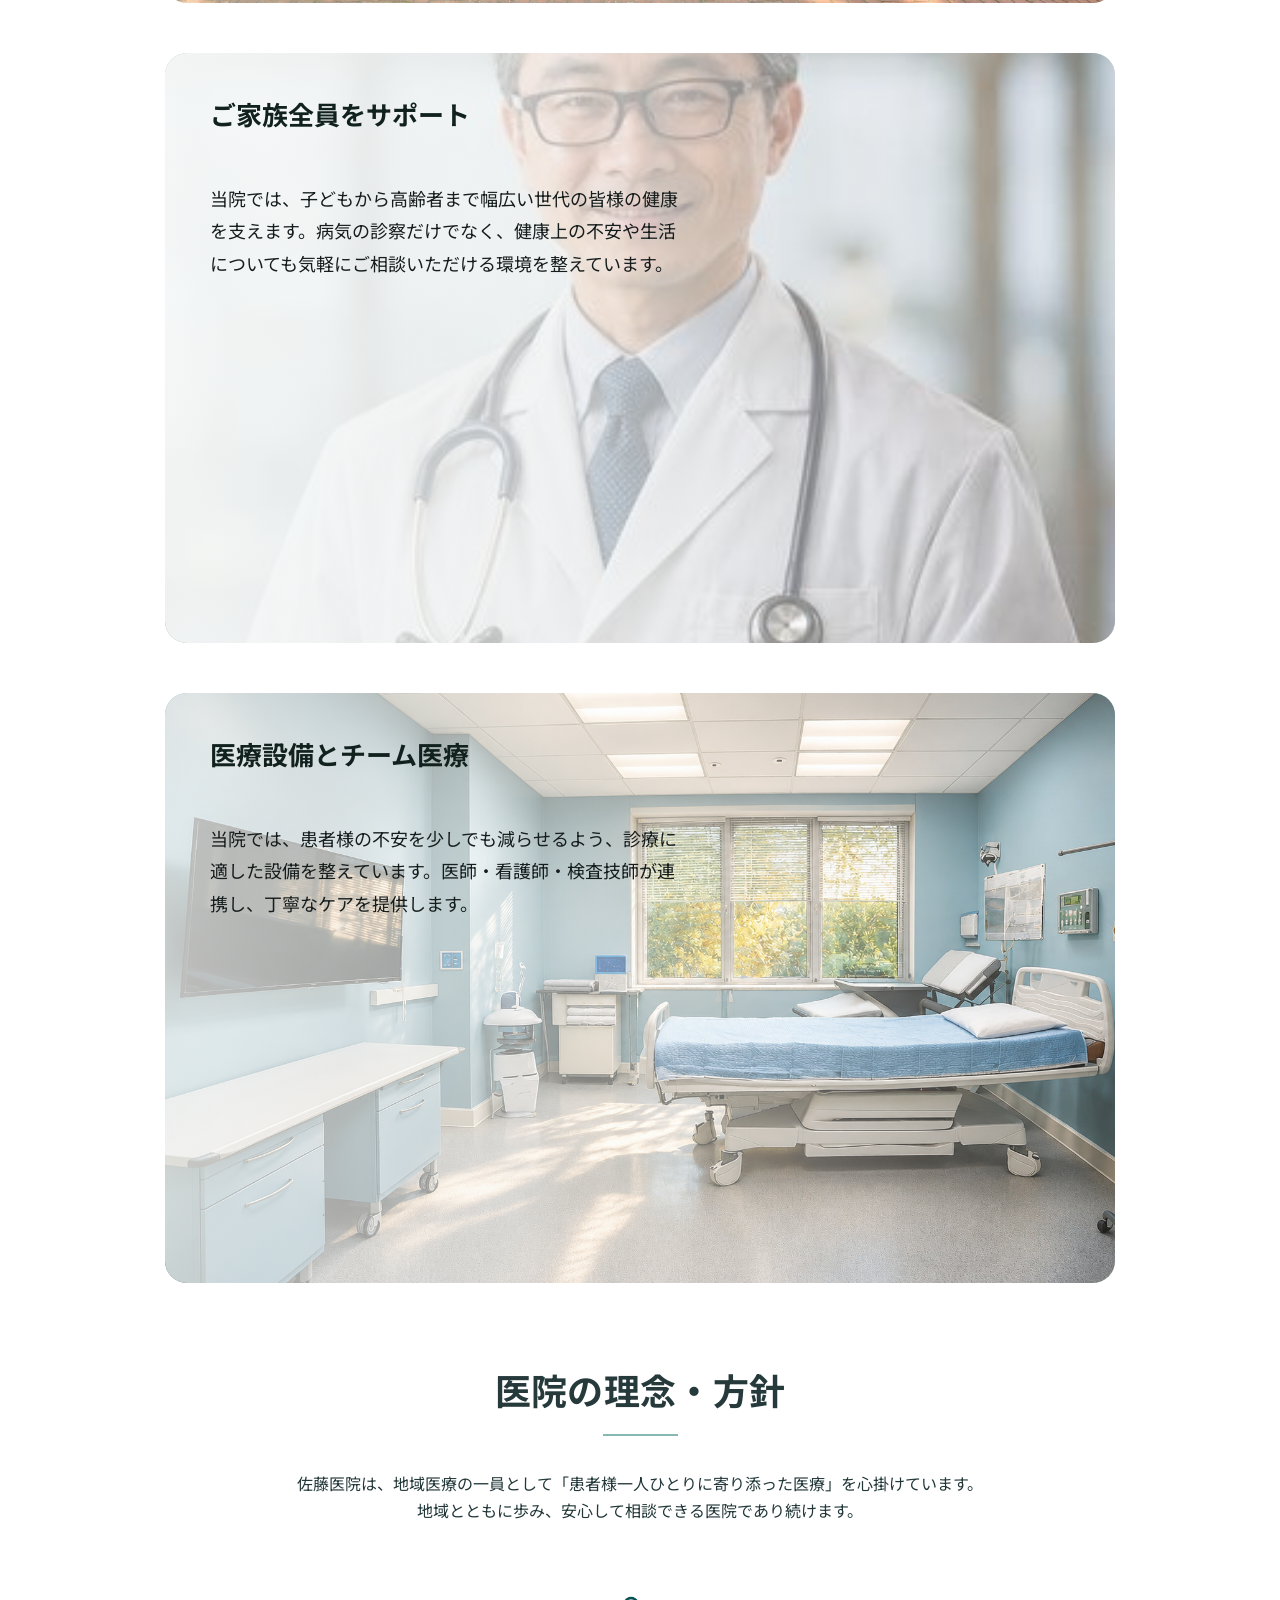
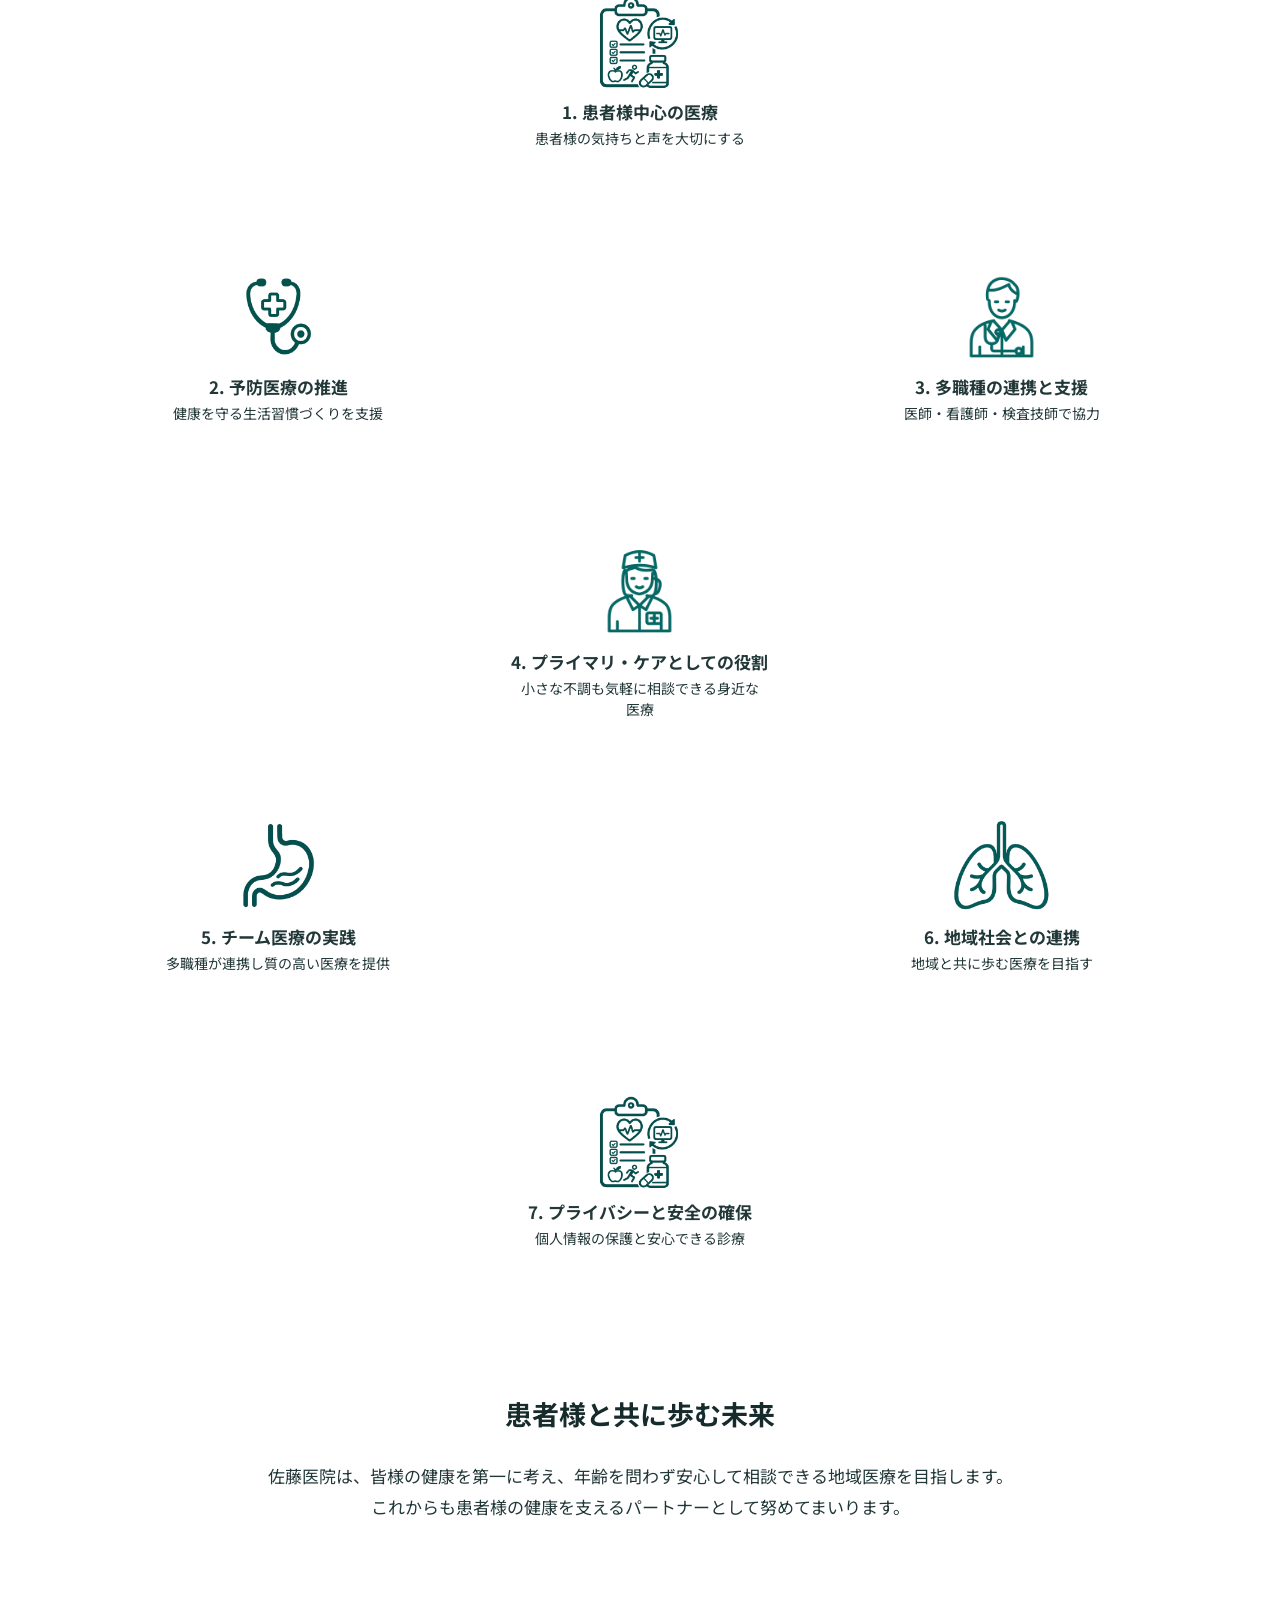
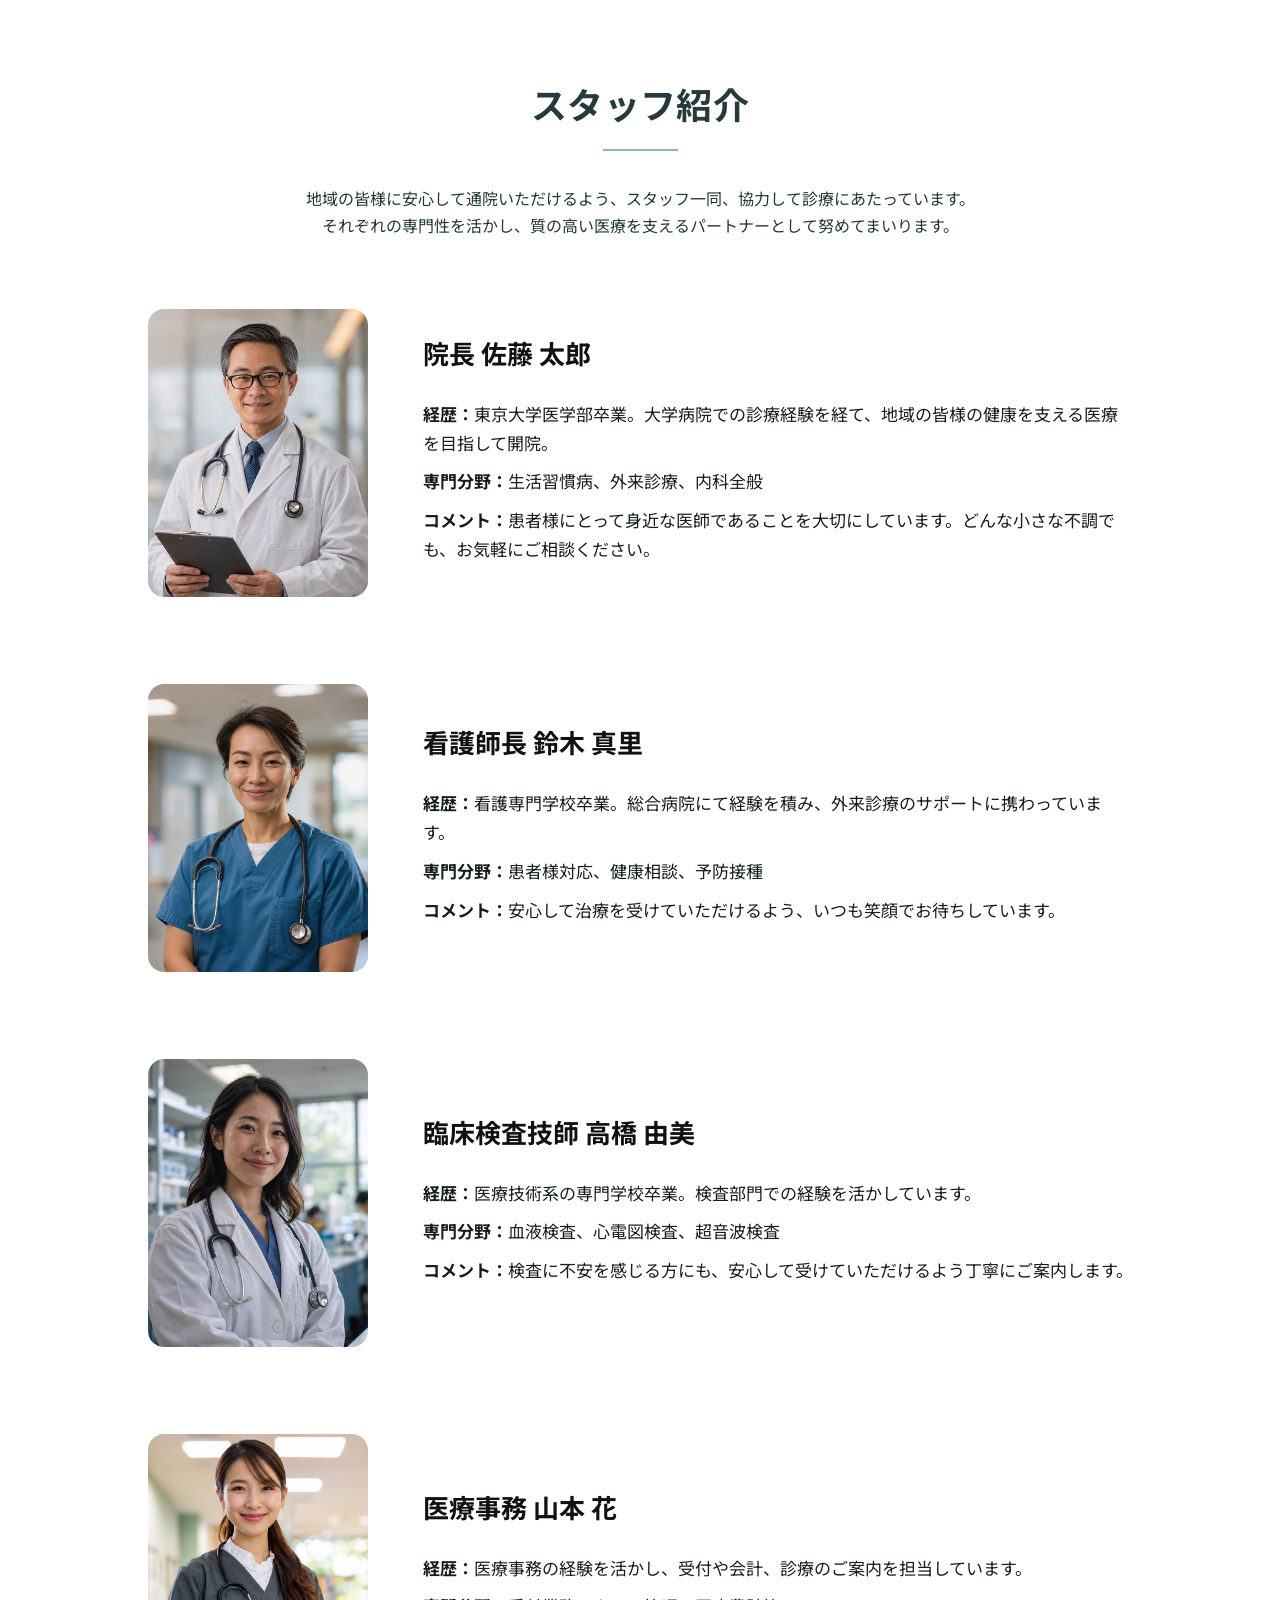
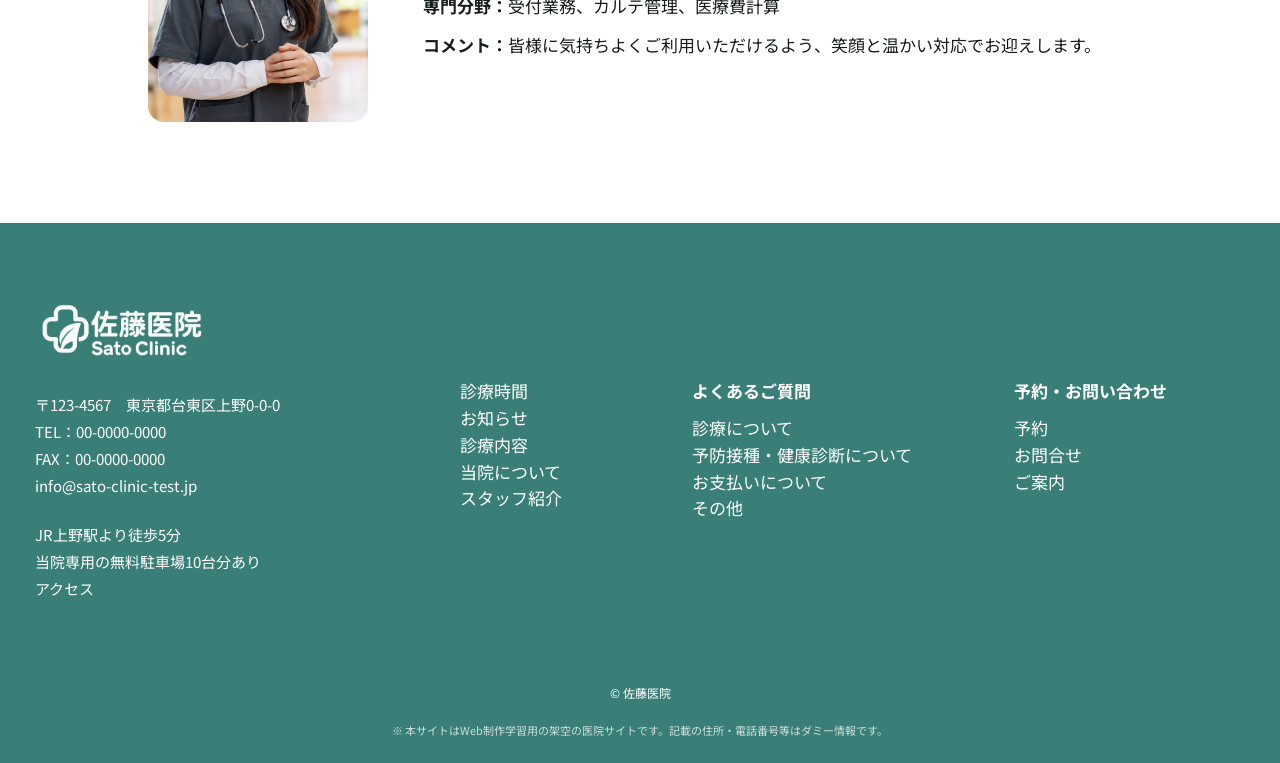
==== commit 06397646: "スタッフ写真を" ====
--- a/about.html
+++ b/about.html
@@ -42,9 +42,9 @@
   <section class="staff-section" id="staff"><h2 class="section-title">スタッフ紹介</h2>
   <p class="section-lead">地域の皆様に安心して通院いただけるよう、スタッフ一同、協力して診療にあたっています。<br>それぞれの専門性を活かし、質の高い医療を支えるパートナーとして努めてまいります。</p>
   <div class="staff-profiles"><article class="staff-profile"><img src="./assets/director.jpg" alt="院長 佐藤 太郎" loading="eager"><div class="staff-bio"><h4>院長 佐藤 太郎</h4><p><strong>経歴：</strong>東京大学医学部卒業。大学病院での診療経験を経て、地域の皆様の健康を支える医療を目指して開院。</p><p><strong>専門分野：</strong>生活習慣病、外来診療、内科全般</p><p><strong>コメント：</strong>患者様にとって身近な医師であることを大切にしています。どんな小さな不調でも、お気軽にご相談ください。</p></div></article>
-<article class="staff-profile"><img src="./assets/staff-2.jpg" alt="看護師長 鈴木 真里" loading="eager"><div class="staff-bio"><h4>看護師長 鈴木 真里</h4><p><strong>経歴：</strong>看護専門学校卒業。総合病院にて経験を積み、外来診療のサポートに携わっています。</p><p><strong>専門分野：</strong>患者様対応、健康相談、予防接種</p><p><strong>コメント：</strong>安心して治療を受けていただけるよう、いつも笑顔でお待ちしています。</p></div></article>
-<article class="staff-profile"><img src="./assets/staff-3.jpg" alt="臨床検査技師 高橋 由美" loading="eager"><div class="staff-bio"><h4>臨床検査技師 高橋 由美</h4><p><strong>経歴：</strong>医療技術系の専門学校卒業。検査部門での経験を活かしています。</p><p><strong>専門分野：</strong>血液検査、心電図検査、超音波検査</p><p><strong>コメント：</strong>検査に不安を感じる方にも、安心して受けていただけるよう丁寧にご案内します。</p></div></article>
-<article class="staff-profile"><img src="./assets/staff-4.jpg" alt="医療事務 山本 花" loading="eager"><div class="staff-bio"><h4>医療事務 山本 花</h4><p><strong>経歴：</strong>医療事務の経験を活かし、受付や会計、診療のご案内を担当しています。</p><p><strong>専門分野：</strong>受付業務、カルテ管理、医療費計算</p><p><strong>コメント：</strong>皆様に気持ちよくご利用いただけるよう、笑顔と温かい対応でお迎えします。</p></div></article></div>
+<article class="staff-profile"><img src="./assets/N%20Suzuki%20mari.png" alt="看護師長 鈴木 真里" loading="eager"><div class="staff-bio"><h4>看護師長 鈴木 真里</h4><p><strong>経歴：</strong>看護専門学校卒業。総合病院にて経験を積み、外来診療のサポートに携わっています。</p><p><strong>専門分野：</strong>患者様対応、健康相談、予防接種</p><p><strong>コメント：</strong>安心して治療を受けていただけるよう、いつも笑顔でお待ちしています。</p></div></article>
+<article class="staff-profile"><img src="./assets/N%20takahasi%20yumi.png" alt="臨床検査技師 高橋 由美" loading="eager"><div class="staff-bio"><h4>臨床検査技師 高橋 由美</h4><p><strong>経歴：</strong>医療技術系の専門学校卒業。検査部門での経験を活かしています。</p><p><strong>専門分野：</strong>血液検査、心電図検査、超音波検査</p><p><strong>コメント：</strong>検査に不安を感じる方にも、安心して受けていただけるよう丁寧にご案内します。</p></div></article>
+<article class="staff-profile"><img src="./assets/N%20yamamoto%20hana.png" alt="医療事務 山本 花" loading="eager"><div class="staff-bio"><h4>医療事務 山本 花</h4><p><strong>経歴：</strong>医療事務の経験を活かし、受付や会計、診療のご案内を担当しています。</p><p><strong>専門分野：</strong>受付業務、カルテ管理、医療費計算</p><p><strong>コメント：</strong>皆様に気持ちよくご利用いただけるよう、笑顔と温かい対応でお迎えします。</p></div></article></div>
   </section>
 </section>
 </main>
--- a/css/style.css
+++ b/css/style.css
@@ -190,6 +190,8 @@
 .staff-profiles { width: 985px; max-width: 100%; display: flex; flex-direction: column; gap: 75px; margin: 64px auto 0; }
 .staff-profile { display: grid; grid-template-columns: 220px 1fr; gap: 55px; align-items: center; min-height: 300px; }
 .staff-profile > img { display: block; width: 220px; height: 288px; border-radius: 16px; object-fit: cover; object-position: center 30%; }
+.staff-profile img[alt="看護師長 鈴木 真里"] { object-position: 88% 30%; }
+.staff-profile img[alt="医療事務 山本 花"] { object-position: 5% 30%; }
 .staff-bio h4 { margin: 0 0 25px; font-size: 26px; font-weight: 700; color: #111; }
 .staff-bio p { margin: 0 0 10px; color: #161d1d; font-size: 17px; line-height: 1.7; }
 .staff-bio strong { font-weight: 700; }
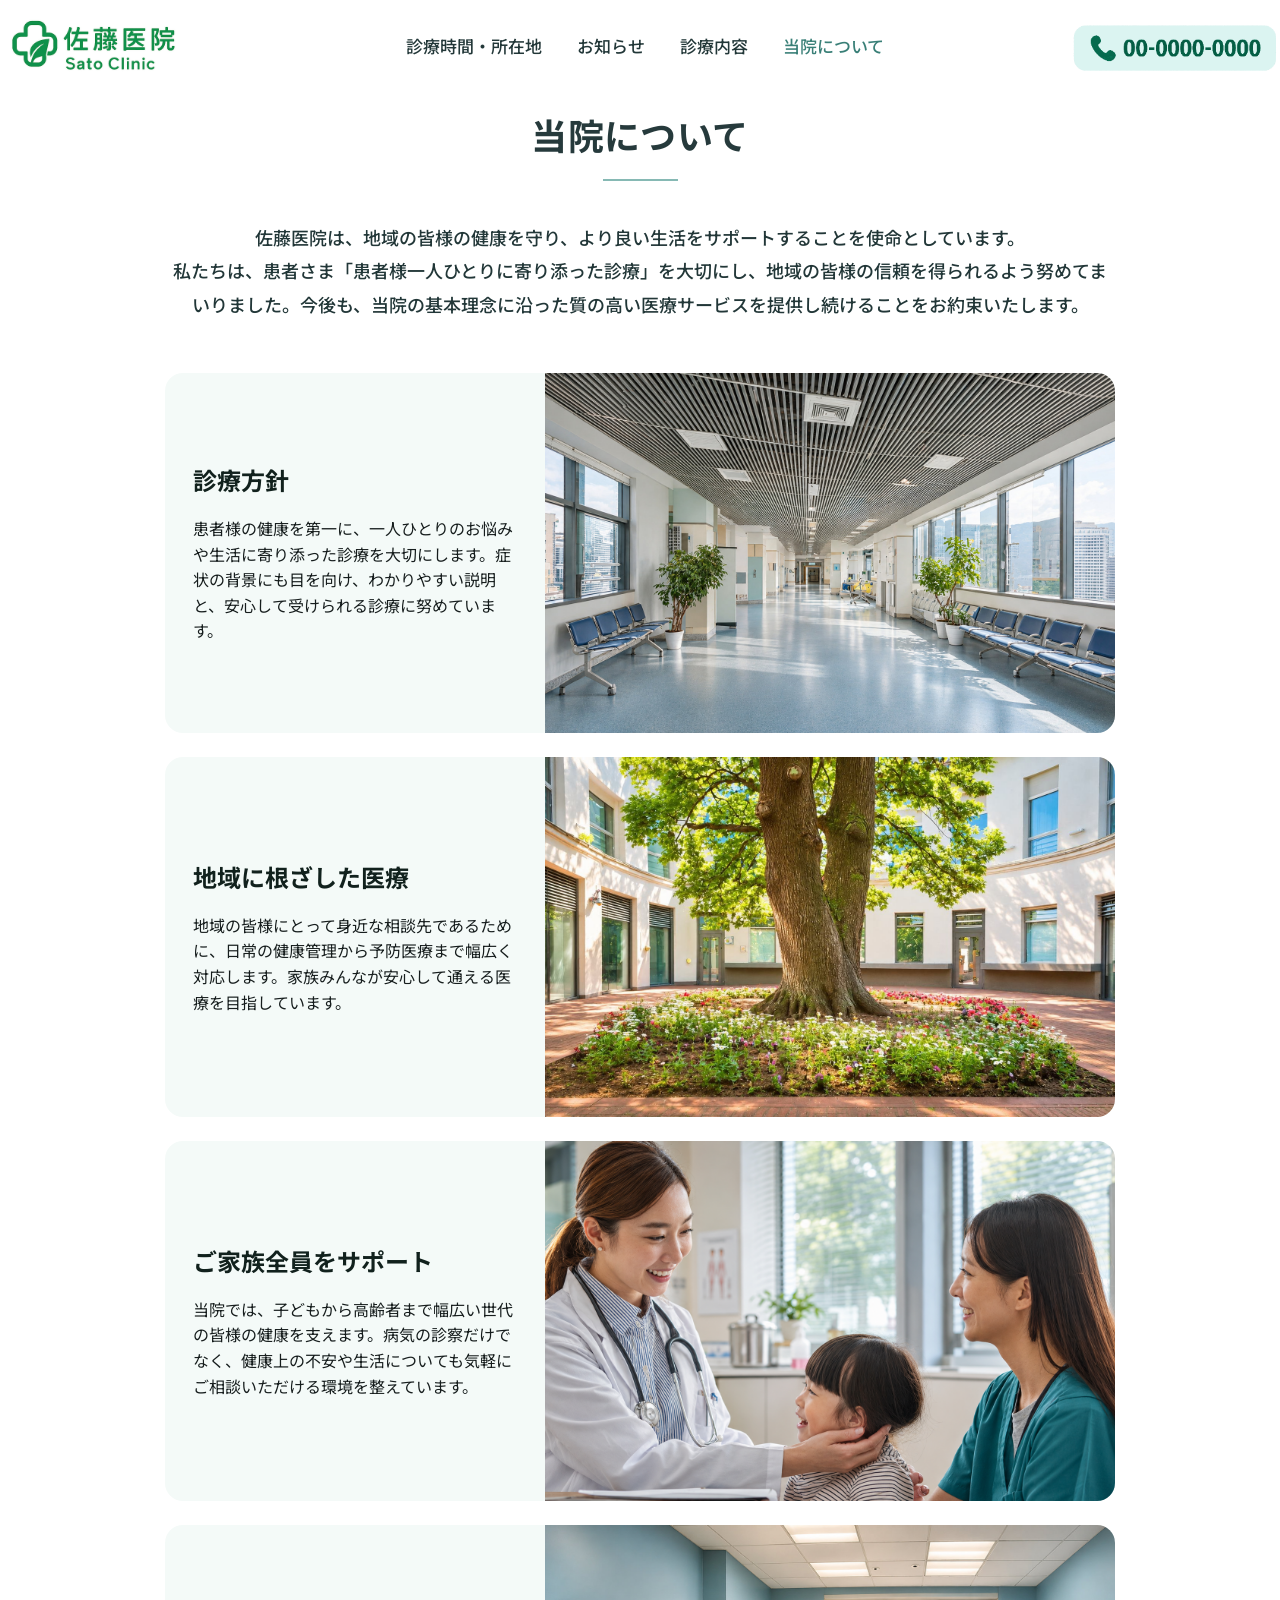
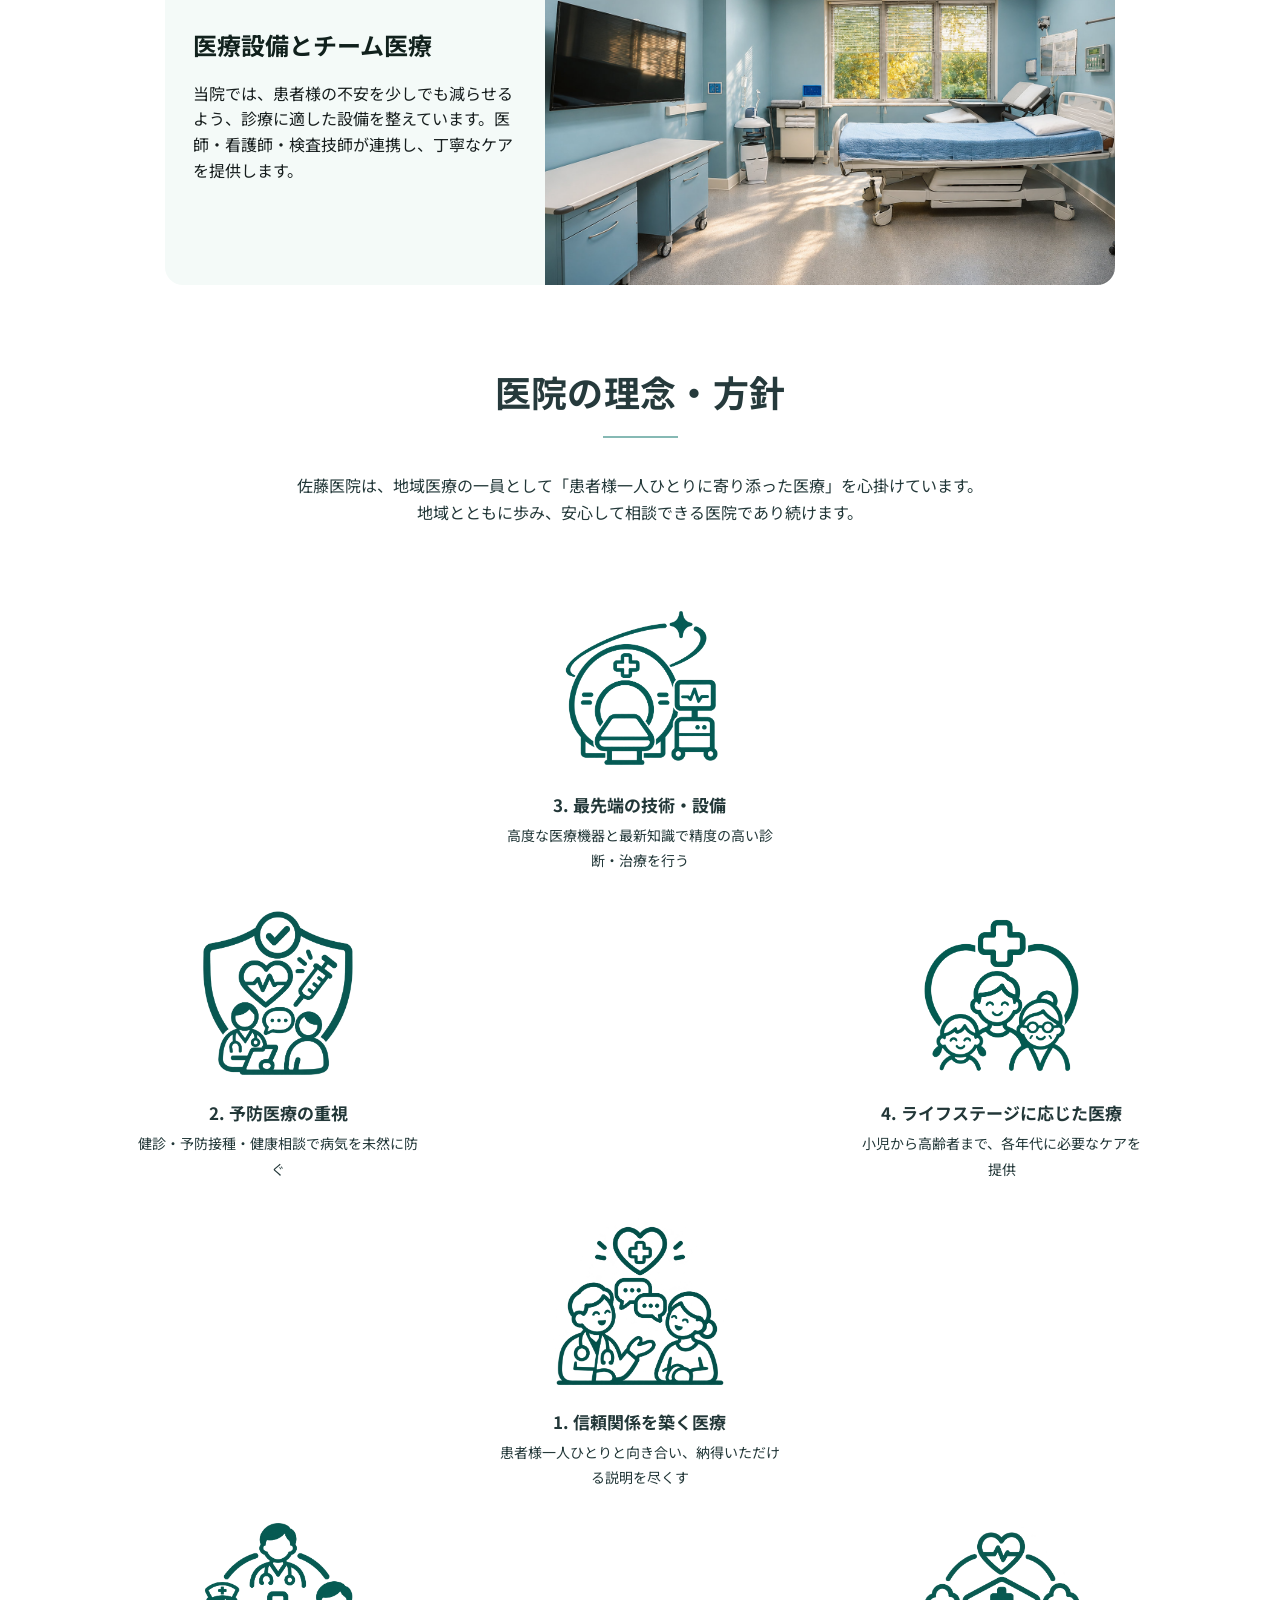
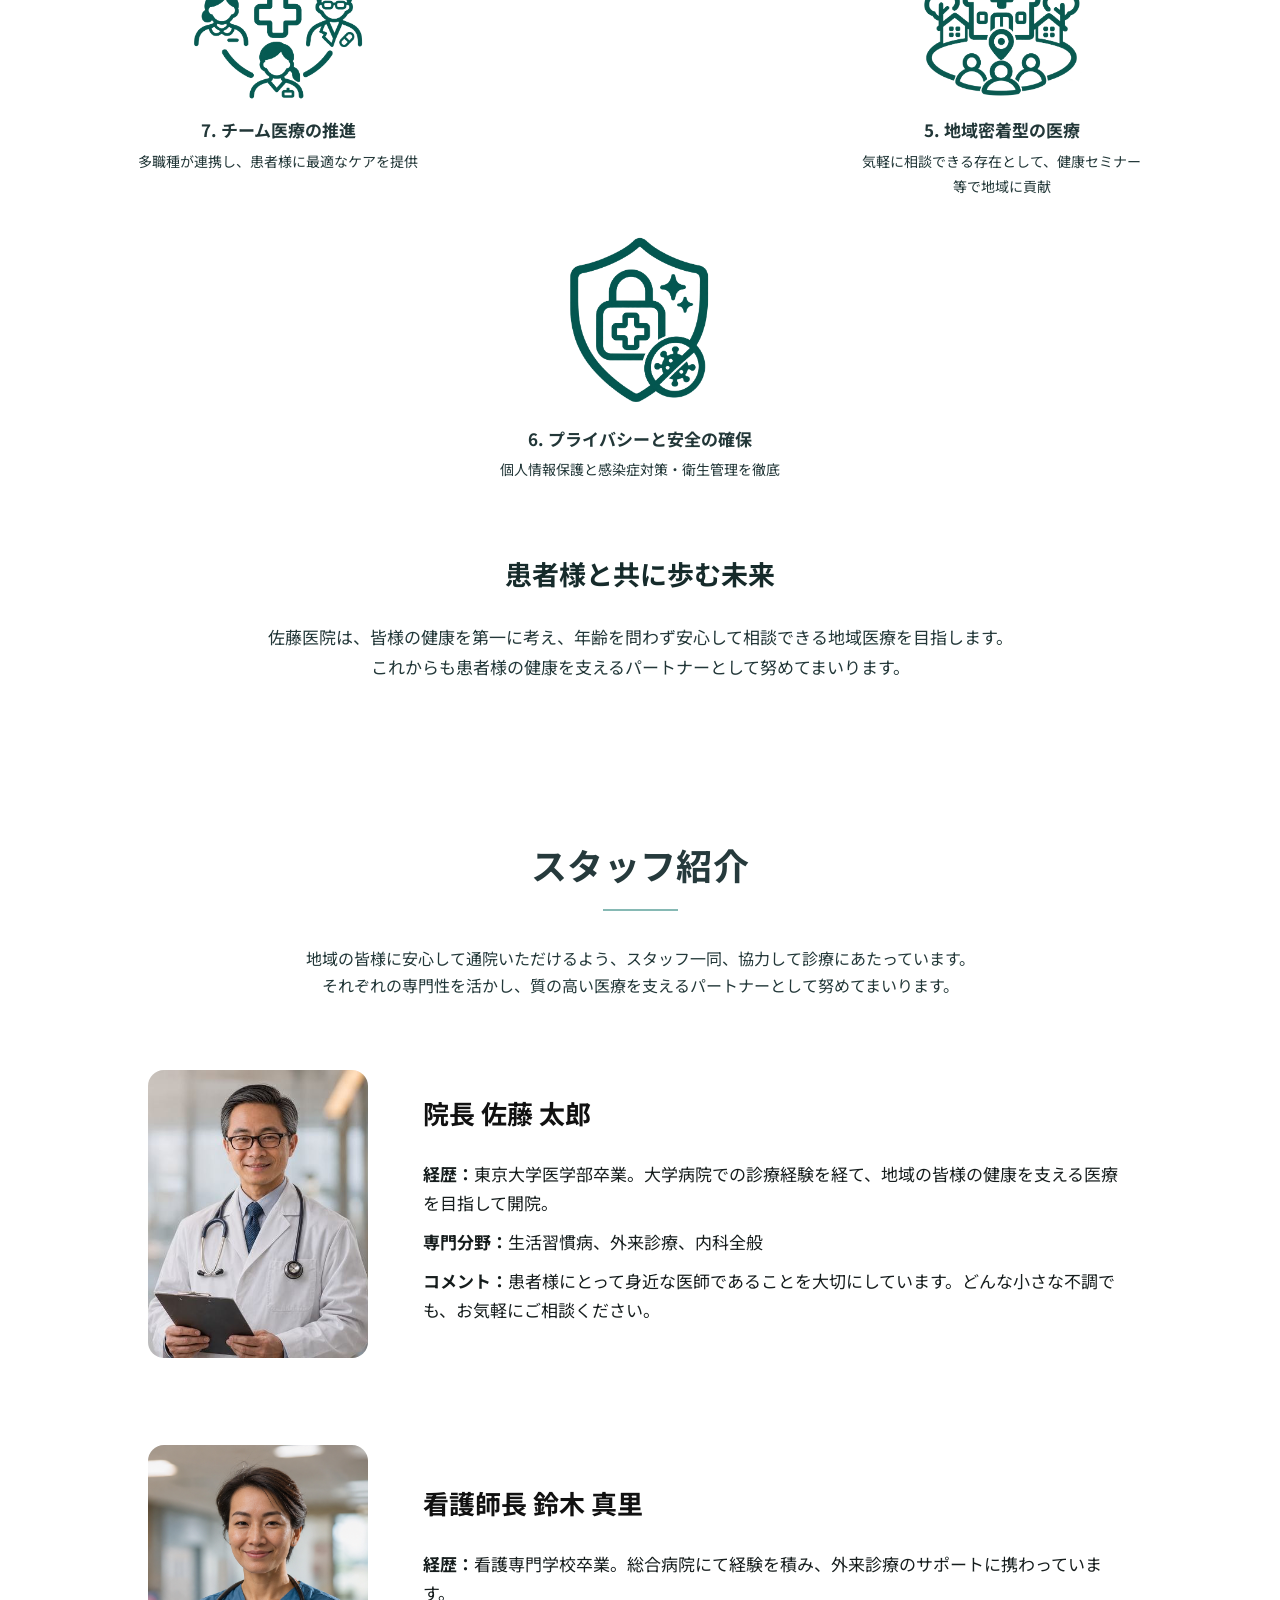
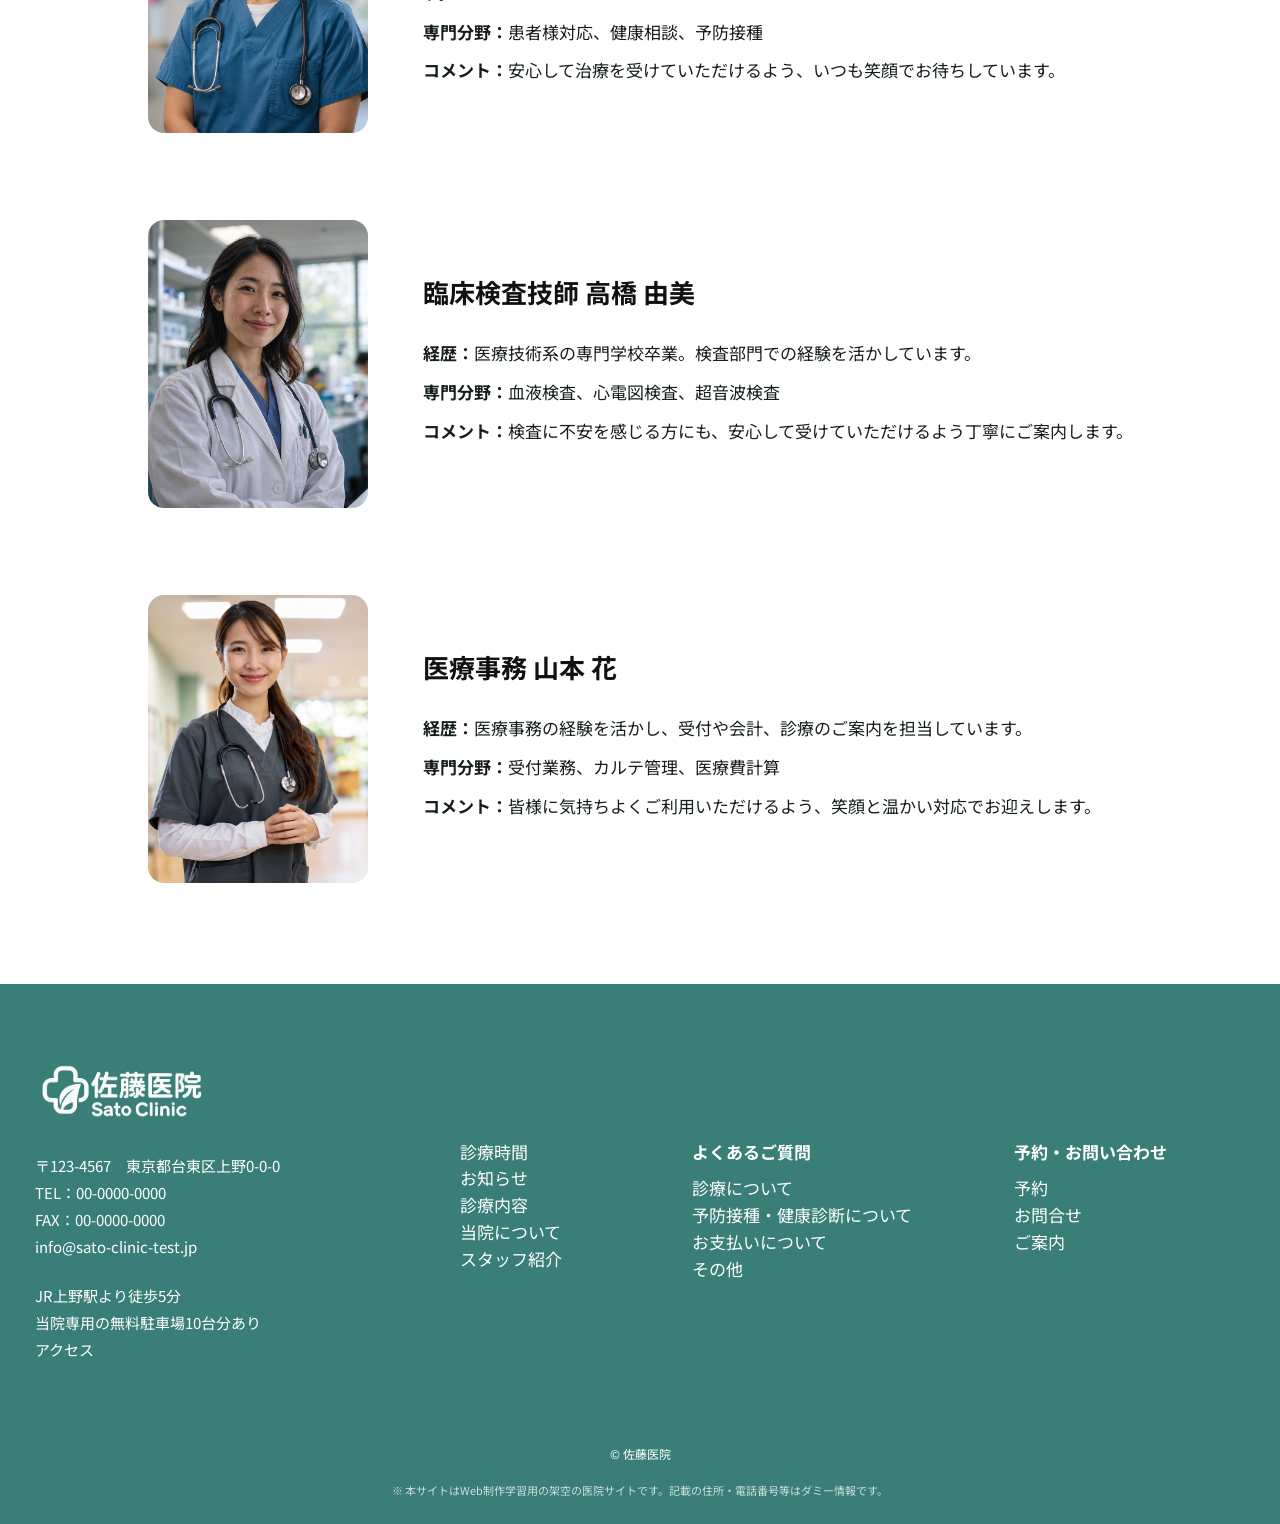
==== commit bb183011: "医院の理念・方針の７枚イラストを追加し、配置をかえた。" ====
--- a/about.html
+++ b/about.html
@@ -26,17 +26,23 @@
   <p class="about-page-lead">佐藤医院は、地域の皆様の健康を守り、より良い生活をサポートすることを使命としています。<br>私たちは、患者さま「患者様一人ひとりに寄り添った診療」を大切にし、地域の皆様の信頼を得られるよう努めてまいりました。今後も、当院の基本理念に沿った質の高い医療サービスを提供し続けることをお約束いたします。</p>
   <div class="about-feature-list"><article class="about-feature-card"><img src="./assets/corridor-bright.jpg" alt="" loading="eager"><div class="about-feature-text"><h3>診療方針</h3><p>患者様の健康を第一に、一人ひとりのお悩みや生活に寄り添った診療を大切にします。症状の背景にも目を向け、わかりやすい説明と、安心して受けられる診療に努めています。</p></div></article>
 <article class="about-feature-card"><img src="./assets/courtyard-warm.jpg" alt="" loading="eager"><div class="about-feature-text"><h3>地域に根ざした医療</h3><p>地域の皆様にとって身近な相談先であるために、日常の健康管理から予防医療まで幅広く対応します。家族みんなが安心して通える医療を目指しています。</p></div></article>
-<article class="about-feature-card"><img src="./assets/director.jpg" alt="" loading="eager"><div class="about-feature-text"><h3>ご家族全員をサポート</h3><p>当院では、子どもから高齢者まで幅広い世代の皆様の健康を支えます。病気の診察だけでなく、健康上の不安や生活についても気軽にご相談いただける環境を整えています。</p></div></article>
+<!-- 変更：ご家族全員をサポートの写真を、男性の写真から「優しい小児科診察のひととき」に差し替え。 -->
+<article class="about-feature-card"><img src="./assets/優しい小児科診察のひととき.png" alt="母親に見守られながら、女性医師の診察を受ける子ども" loading="eager"><div class="about-feature-text"><h3>ご家族全員をサポート</h3><p>当院では、子どもから高齢者まで幅広い世代の皆様の健康を支えます。病気の診察だけでなく、健康上の不安や生活についても気軽にご相談いただける環境を整えています。</p></div></article>
 <article class="about-feature-card"><img src="./assets/room-blue.jpg" alt="" loading="eager"><div class="about-feature-text"><h3>医療設備とチーム医療</h3><p>当院では、患者様の不安を少しでも減らせるよう、診療に適した設備を整えています。医師・看護師・検査技師が連携し、丁寧なケアを提供します。</p></div></article></div>
   <section class="principles-section"><h2 class="section-title">医院の理念・方針</h2>
     <p class="section-lead">佐藤医院は、地域医療の一員として「患者様一人ひとりに寄り添った医療」を心掛けています。<br>地域とともに歩み、安心して相談できる医院であり続けます。</p>
-    <ol class="principles-grid"><li class="principle principle-1"><img src="./assets/icon-checkup.png" alt=""><h4>1. 患者様中心の医療</h4><p>患者様の気持ちと声を大切にする</p></li>
-<li class="principle principle-2"><img src="./assets/icon-stethoscope.png" alt=""><h4>2. 予防医療の推進</h4><p>健康を守る生活習慣づくりを支援</p></li>
-<li class="principle principle-3"><img src="./assets/icon-doctor.png" alt=""><h4>3. 多職種の連携と支援</h4><p>医師・看護師・検査技師で協力</p></li>
-<li class="principle principle-4"><img src="./assets/icon-nurse.png" alt=""><h4>4. プライマリ・ケアとしての役割</h4><p>小さな不調も気軽に相談できる身近な医療</p></li>
-<li class="principle principle-5"><img src="./assets/icon-stomach.png" alt=""><h4>5. チーム医療の実践</h4><p>多職種が連携し質の高い医療を提供</p></li>
-<li class="principle principle-6"><img src="./assets/icon-lungs.png" alt=""><h4>6. 地域社会との連携</h4><p>地域と共に歩む医療を目指す</p></li>
-<li class="principle principle-7"><img src="./assets/icon-checkup.png" alt=""><h4>7. プライバシーと安全の確保</h4><p>個人情報の保護と安心できる診療</p></li></ol>
+    <!-- 変更：Figmaの番号・見出し・説明文と、各項目専用のイラストに合わせる。HTMLは読み上げ時に自然な番号順を維持。 -->
+    <!-- 変更：画面上の配置はCSSで、上から「3／2・4／1／7・5／6」に指定。 -->
+    <ol class="principles-grid">
+      <li class="principle principle-1"><img src="./assets/img/1. 信頼関係を築く医療img.png" alt="" loading="lazy" width="1254" height="1254"><h4>1. 信頼関係を築く医療</h4><p>患者様一人ひとりと向き合い、納得いただける説明を尽くす</p></li>
+      <li class="principle principle-2"><img src="./assets/img/2. 予防医療の重視img.png" alt="" loading="lazy" width="1254" height="1254"><h4>2. 予防医療の重視</h4><p>健診・予防接種・健康相談で病気を未然に防ぐ</p></li>
+      <li class="principle principle-3"><img src="./assets/img/3. 最先端の技術・設備img.png" alt="" loading="lazy" width="1254" height="1254"><h4>3. 最先端の技術・設備</h4><p>高度な医療機器と最新知識で精度の高い診断・治療を行う</p></li>
+      <li class="principle principle-4"><img src="./assets/img/4. ライフステージに応じた医療img.png" alt="" loading="lazy" width="1254" height="1254"><h4>4. ライフステージに応じた医療</h4><p>小児から高齢者まで、各年代に必要なケアを提供</p></li>
+      <!-- 変更：5番の説明文は、添付デザインの読み取り内容をご確認いただいた原稿で確定。 -->
+      <li class="principle principle-5"><img src="./assets/img/5. 地域密着型の医療img.png" alt="" loading="lazy" width="1254" height="1254"><h4>5. 地域密着型の医療</h4><p>気軽に相談できる存在として、健康セミナー等で地域に貢献</p></li>
+      <li class="principle principle-6"><img src="./assets/img/6. プライバシーと安全の確保img.png" alt="" loading="lazy" width="1254" height="1254"><h4>6. プライバシーと安全の確保</h4><p>個人情報保護と感染症対策・衛生管理を徹底</p></li>
+      <li class="principle principle-7"><img src="./assets/img/7. チーム医療の推進img.png" alt="" loading="lazy" width="1254" height="1254"><h4>7. チーム医療の推進</h4><p>多職種が連携し、患者様に最適なケアを提供</p></li>
+    </ol>
     <h3 class="principles-subtitle">患者様と共に歩む未来</h3><p class="principles-afterword">佐藤医院は、皆様の健康を第一に考え、年齢を問わず安心して相談できる地域医療を目指します。<br>これからも患者様の健康を支えるパートナーとして努めてまいります。</p>
   </section>
   <section class="staff-section" id="staff"><h2 class="section-title">スタッフ紹介</h2>
@@ -87,4 +93,4 @@
   </div>
 </footer>
 </body>
-</html>+</html>
--- a/css/style.css
+++ b/css/style.css
@@ -158,31 +158,45 @@
 /* About page */
 .page-about .about-page-content { max-width: 1140px; padding-bottom: 95px; }
 .about-page-lead { max-width: 940px; margin: 40px auto 52px; font-size: 18px; line-height: 1.85; font-weight: 500; text-align: center; }
-.about-feature-list { width: 950px; max-width: 100%; margin: 0 auto; display: flex; flex-direction: column; gap: 50px; }
-.about-feature-card { position: relative; isolation: isolate; min-height: 590px; overflow: hidden; border-radius: 22px; background: #d7e8e3; }
-.about-feature-card > img { position: absolute; z-index: -2; inset: 0; width: 100%; height: 100%; object-fit: cover; }
-.about-feature-card::before { content: ""; position: absolute; z-index: -1; inset: 0; background: linear-gradient(90deg,rgba(245,251,249,.82),rgba(245,251,249,.57) 50%,rgba(245,251,249,.08) 100%); }
-.about-feature-text { max-width: 560px; padding: 40px 45px 45px; }
-.about-feature-text h3 { margin: 0 0 46px; font-size: 26px; font-weight: 700; color: #11211d; }
-.about-feature-text p { max-width: 480px; margin: 0; font-size: 18px; line-height: 1.8; color: #161d1d; }
-.about-feature-card:nth-child(2)::before { background: linear-gradient(90deg,rgba(240,251,242,.35),rgba(240,251,242,.32) 58%,rgba(240,251,242,.04)); }
-.about-feature-card:nth-child(3)::before { background: linear-gradient(90deg,rgba(246,249,248,.92),rgba(246,249,248,.66) 53%,rgba(246,249,248,.09)); }
-.about-feature-card:nth-child(3) > img { object-position: 70% 40%; }
-.about-feature-card:nth-child(4)::before { background: linear-gradient(90deg,rgba(251,253,252,.75),rgba(251,253,252,.35) 70%,rgba(251,253,252,.08)); }
+/* 紹介カードは当院ページだけ2カラムに統一し、写真への文字重ねをなくす。 */
+.page-about .about-feature-list { width: 950px; max-width: 100%; margin: 0 auto; display: flex; flex-direction: column; gap: 24px; }
+/* 変更：行の高さをカード内に収め、写真の縦横比で文章が下にずれないよう全カードの配置を統一。 */
+.page-about .about-feature-card { display: grid; grid-template-columns: 40% 60%; grid-template-rows: minmax(0, 1fr); height: 360px; overflow: hidden; border-radius: 18px; background: #f4faf8; }
+.page-about .about-feature-card > img { grid-column: 2; grid-row: 1; min-height: 0; width: 100%; height: 100%; object-fit: cover; }
+.page-about .about-feature-text { grid-column: 1; grid-row: 1; display: flex; flex-direction: column; justify-content: center; padding: 28px; }
+.page-about .about-feature-text h3 { margin: 0 0 18px; font-size: 24px; line-height: 1.5; font-weight: 700; color: #11211d; }
+.page-about .about-feature-text p { margin: 0; font-size: 16px; line-height: 1.6; font-weight: 400; color: #161d1d; }
+/* 変更：小児科の写真は中央を表示し、医師・子ども・母親が見える構図にする。 */
+.page-about .about-feature-card:nth-child(3) > img { object-position: center; }
 .principles-section { margin: 80px auto 0; }
 .principles-section .section-lead { max-width: 980px; }
-.principles-grid { width: 1050px; margin: 62px auto 0; padding: 0; list-style: none; display: grid; grid-template-columns: repeat(3,1fr); column-gap: 35px; row-gap: 40px; justify-items: center; }
-.principle { display: flex; flex-direction: column; align-items: center; text-align: center; width: 310px; max-width: 100%; min-height: 235px; }
-.principle img { display: block; width: 120px; height: 105px; object-fit: contain; }
-.principle h4 { margin: 7px 0 0; font-size: 17px; line-height: 1.5; font-weight: 700; }
-.principle p { margin: 4px 0 0; max-width: 240px; font-size: 14px; line-height: 1.5; }
-.principle-1 { grid-column: 2; grid-row: 1; }
+/* 変更：理念7項目をFigmaの「3／2・4／1／7・5／6」に配置。白背景と既存のあさぎ色を維持。 */
+.principles-grid { width: 1050px; max-width: 100%; margin: 62px auto 0; padding: 0; list-style: none; display: grid; grid-template-columns: repeat(3, minmax(0, 1fr)); column-gap: 35px; row-gap: 24px; justify-items: center; }
+.principle { display: flex; flex-direction: column; align-items: center; text-align: center; width: 310px; max-width: 100%; min-width: 0; }
+.principle img { display: block; width: 190px; height: 190px; object-fit: contain; }
+.principle h4 { margin: 12px 0 0; font-size: 17px; line-height: 1.6; font-weight: 700; }
+.principle p { margin: 5px 0 0; max-width: 280px; font-size: 14px; line-height: 1.8; overflow-wrap: anywhere; }
+.principle-1 { grid-column: 2; grid-row: 3; }
 .principle-2 { grid-column: 1; grid-row: 2; }
-.principle-3 { grid-column: 3; grid-row: 2; }
-.principle-4 { grid-column: 2; grid-row: 3; }
-.principle-5 { grid-column: 1; grid-row: 4; }
-.principle-6 { grid-column: 3; grid-row: 4; }
-.principle-7 { grid-column: 2; grid-row: 5; }
+.principle-3 { grid-column: 2; grid-row: 1; }
+.principle-4 { grid-column: 3; grid-row: 2; }
+.principle-5 { grid-column: 3; grid-row: 4; }
+.principle-6 { grid-column: 2; grid-row: 5; }
+.principle-7 { grid-column: 1; grid-row: 4; }
+/* 変更：スマートフォンでは理念セクションだけを画面幅に合わせ、番号順の1列で文章を読みやすくする。
+   他のセクションのPC向け幅・配置には変更を加えない。 */
+@media (max-width: 767px) {
+  .page-about .principles-section { width: 100vw; max-width: 100%; margin-left: 0; margin-right: 0; padding: 0 20px; }
+  .principles-section .section-title { font-size: 28px; }
+  .principles-section .section-lead { text-align: left; }
+  .principles-section .principles-grid { width: 100%; margin-top: 40px; grid-template-columns: minmax(0, 1fr); gap: 40px; }
+  .principles-section .principle { grid-column: auto; grid-row: auto; width: 100%; max-width: 360px; }
+  .principles-section .principle img { width: 160px; height: 160px; }
+  .principles-section .principle h4 { font-size: 18px; }
+  .principles-section .principle p { max-width: 100%; font-size: 16px; }
+  .principles-section .principles-subtitle { margin-top: 48px; font-size: 23px; }
+  .principles-section .principles-afterword { font-size: 16px; text-align: left; }
+}
 .principles-subtitle { margin: 70px auto 0; text-align: center; color: #162b2b; font-size: 27px; font-weight: 700; }
 .principles-afterword { max-width: 900px; margin: 25px auto 0; font-size: 17px; line-height: 1.8; text-align: center; }
 .staff-section { padding-top: 155px; }
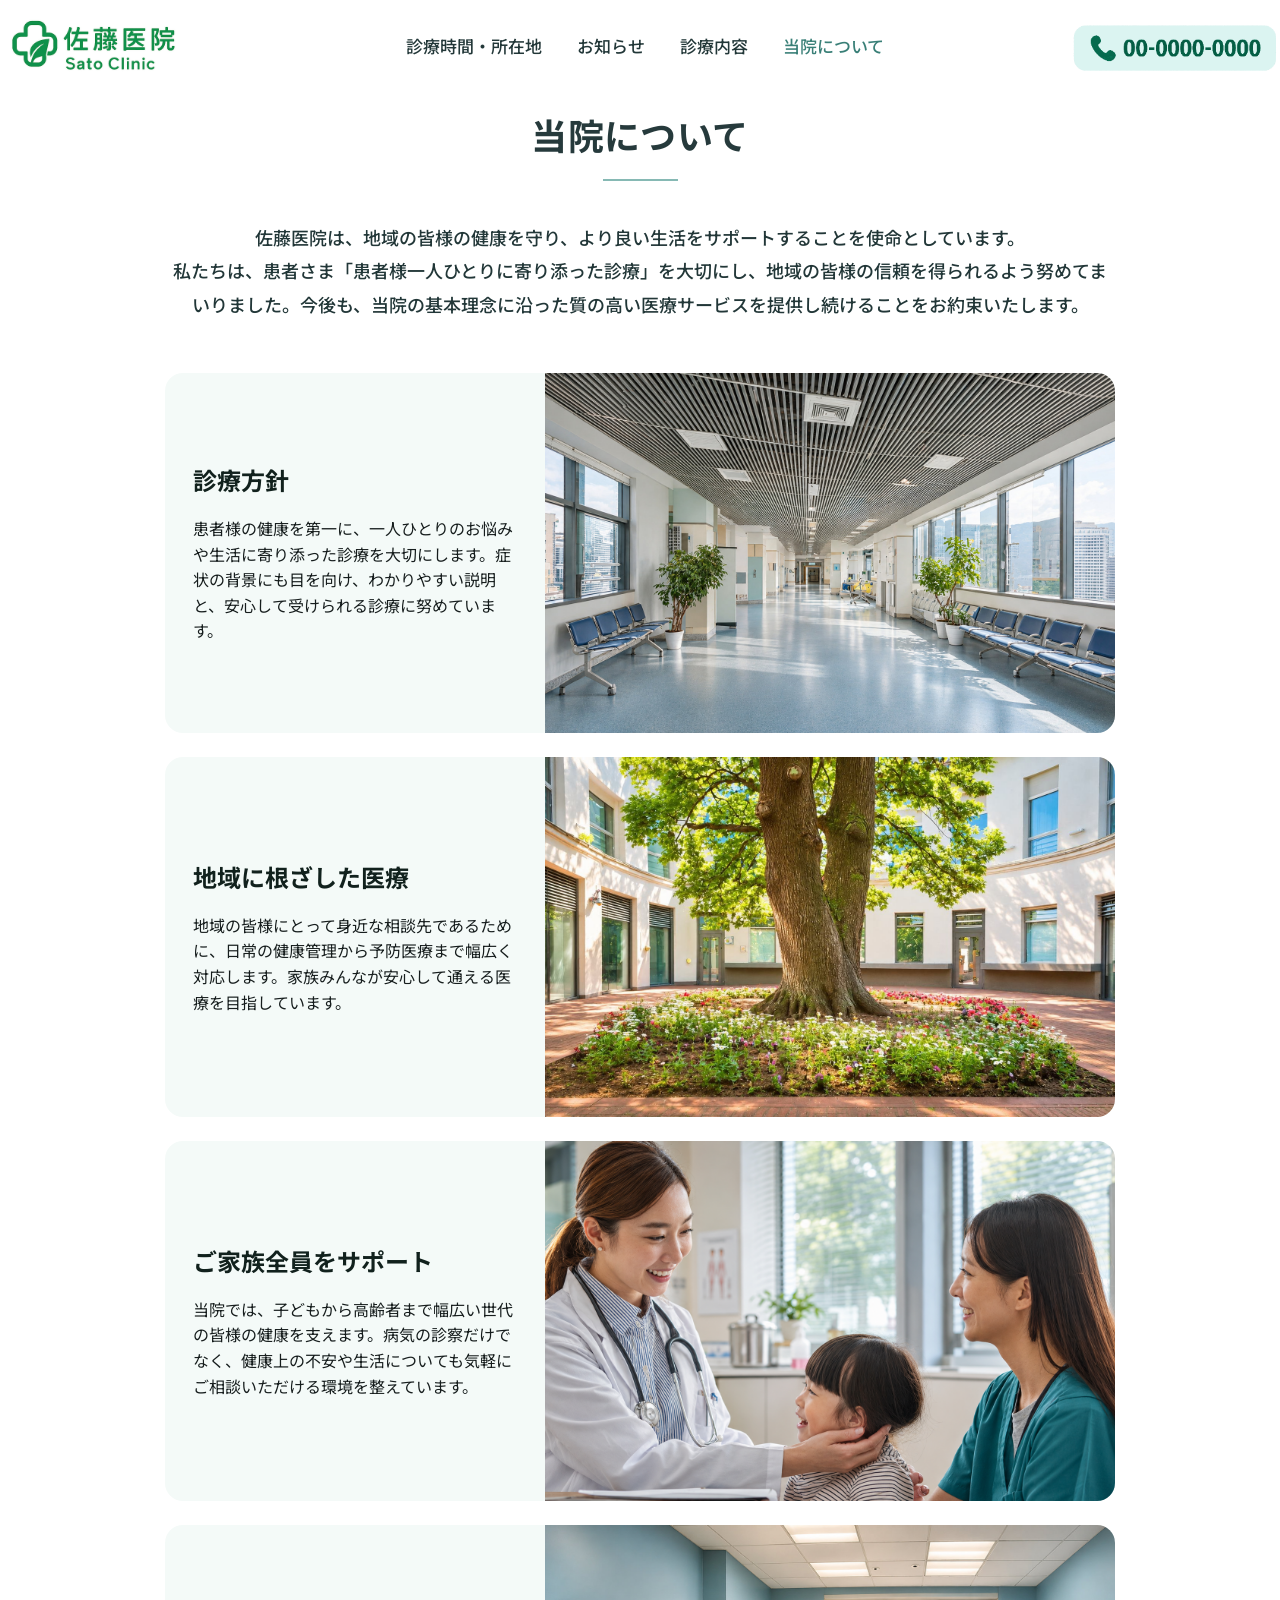
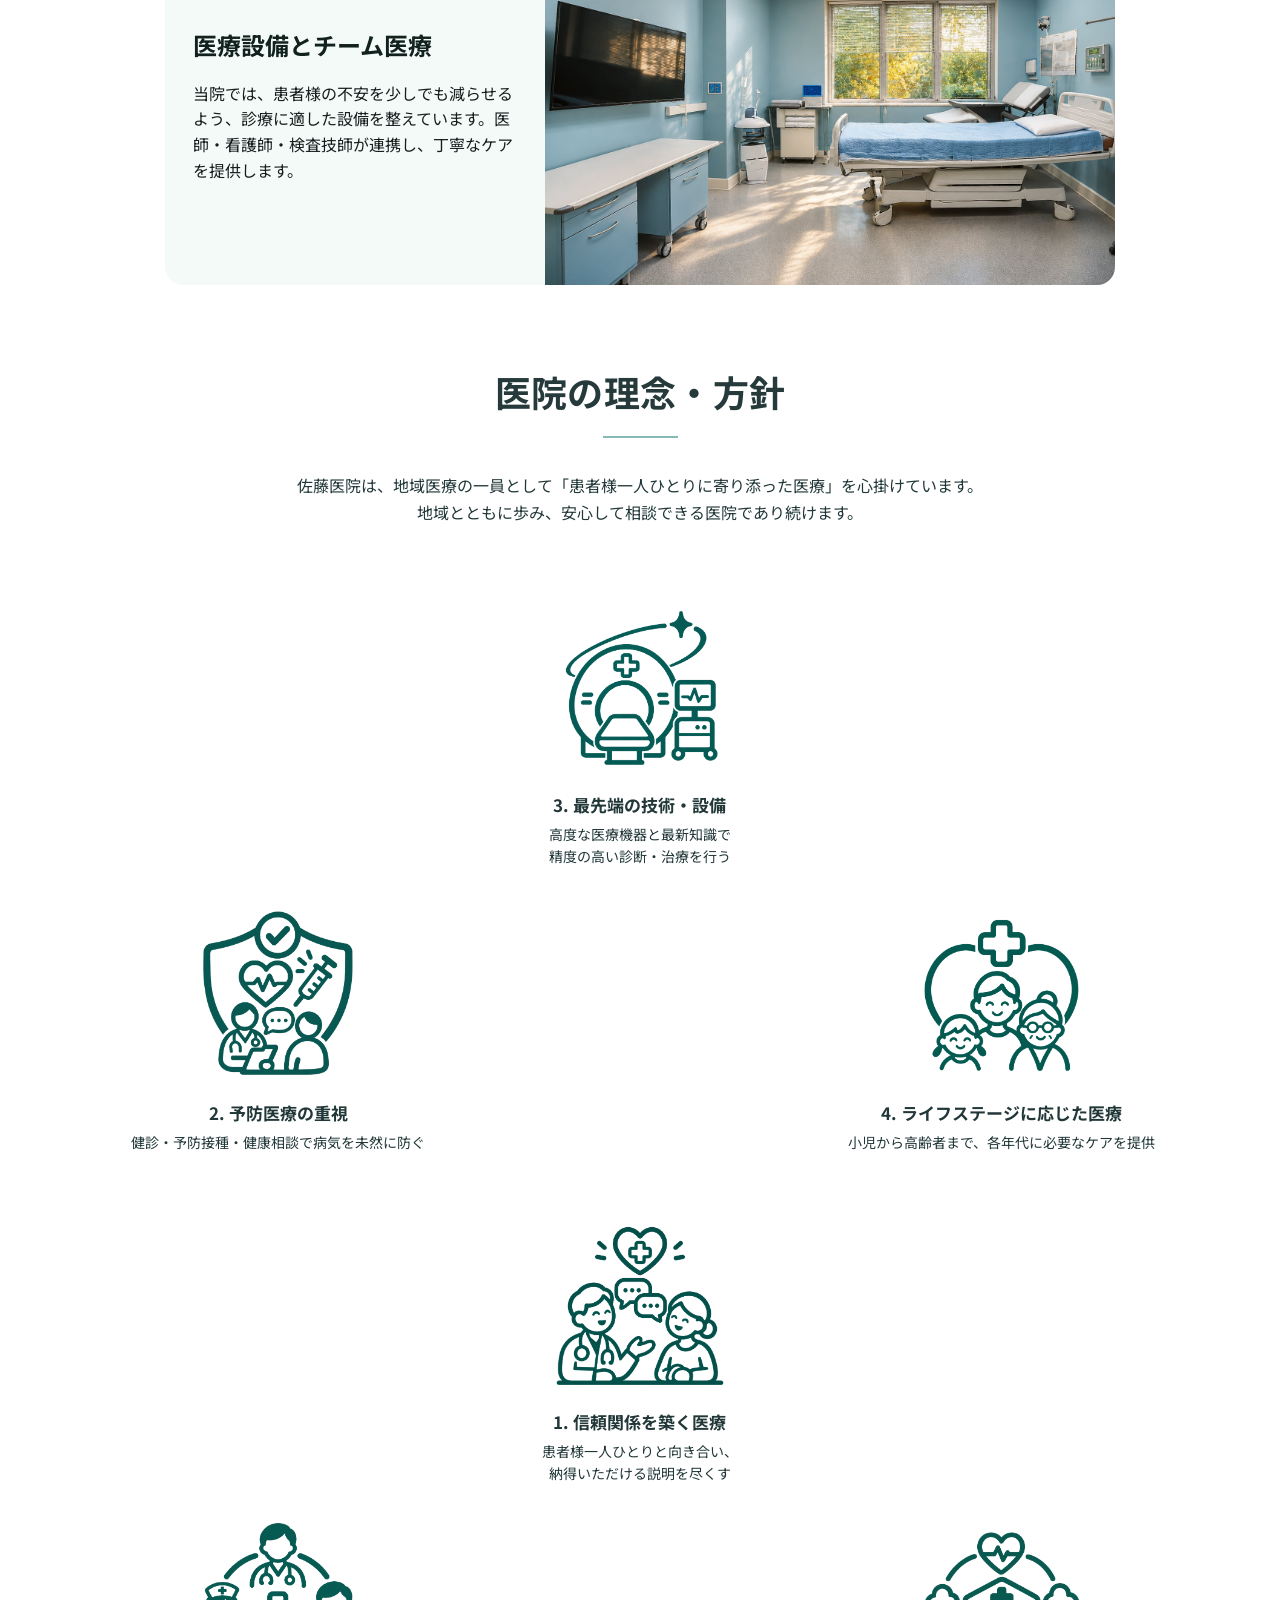
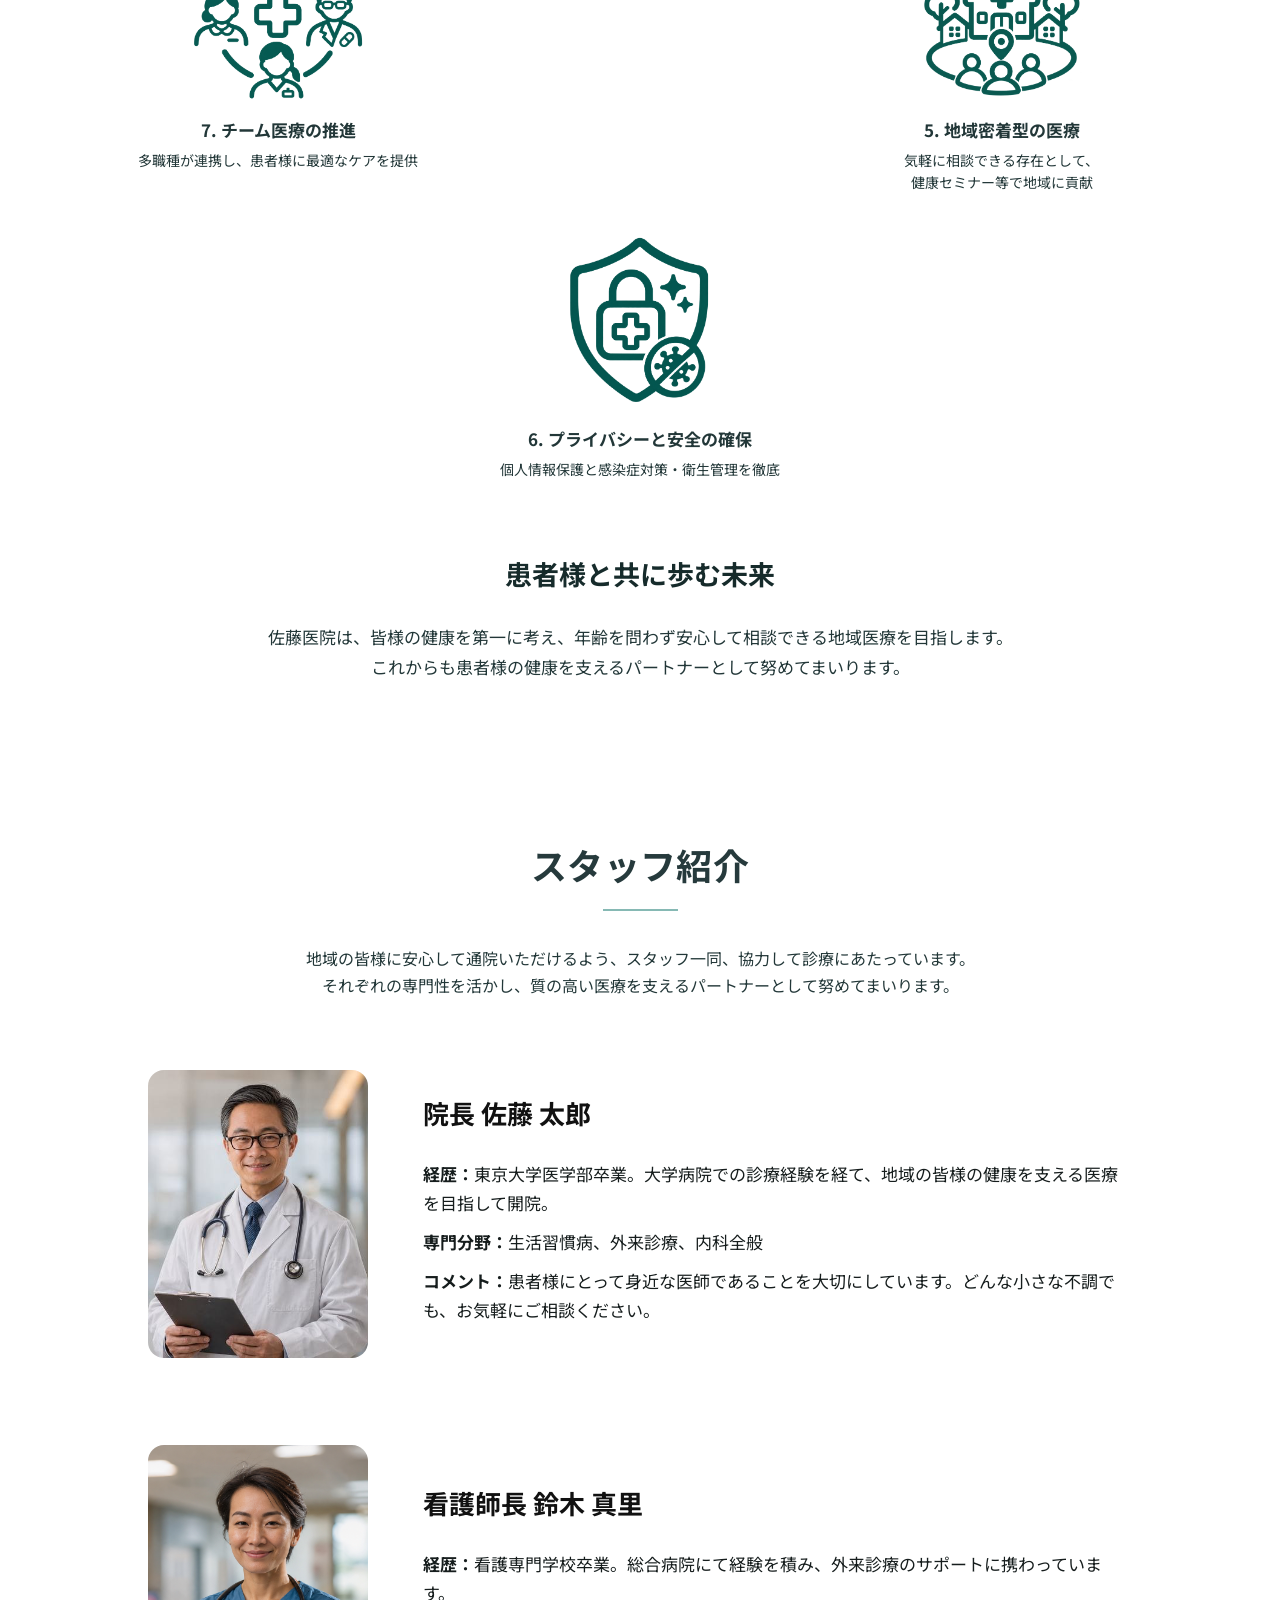
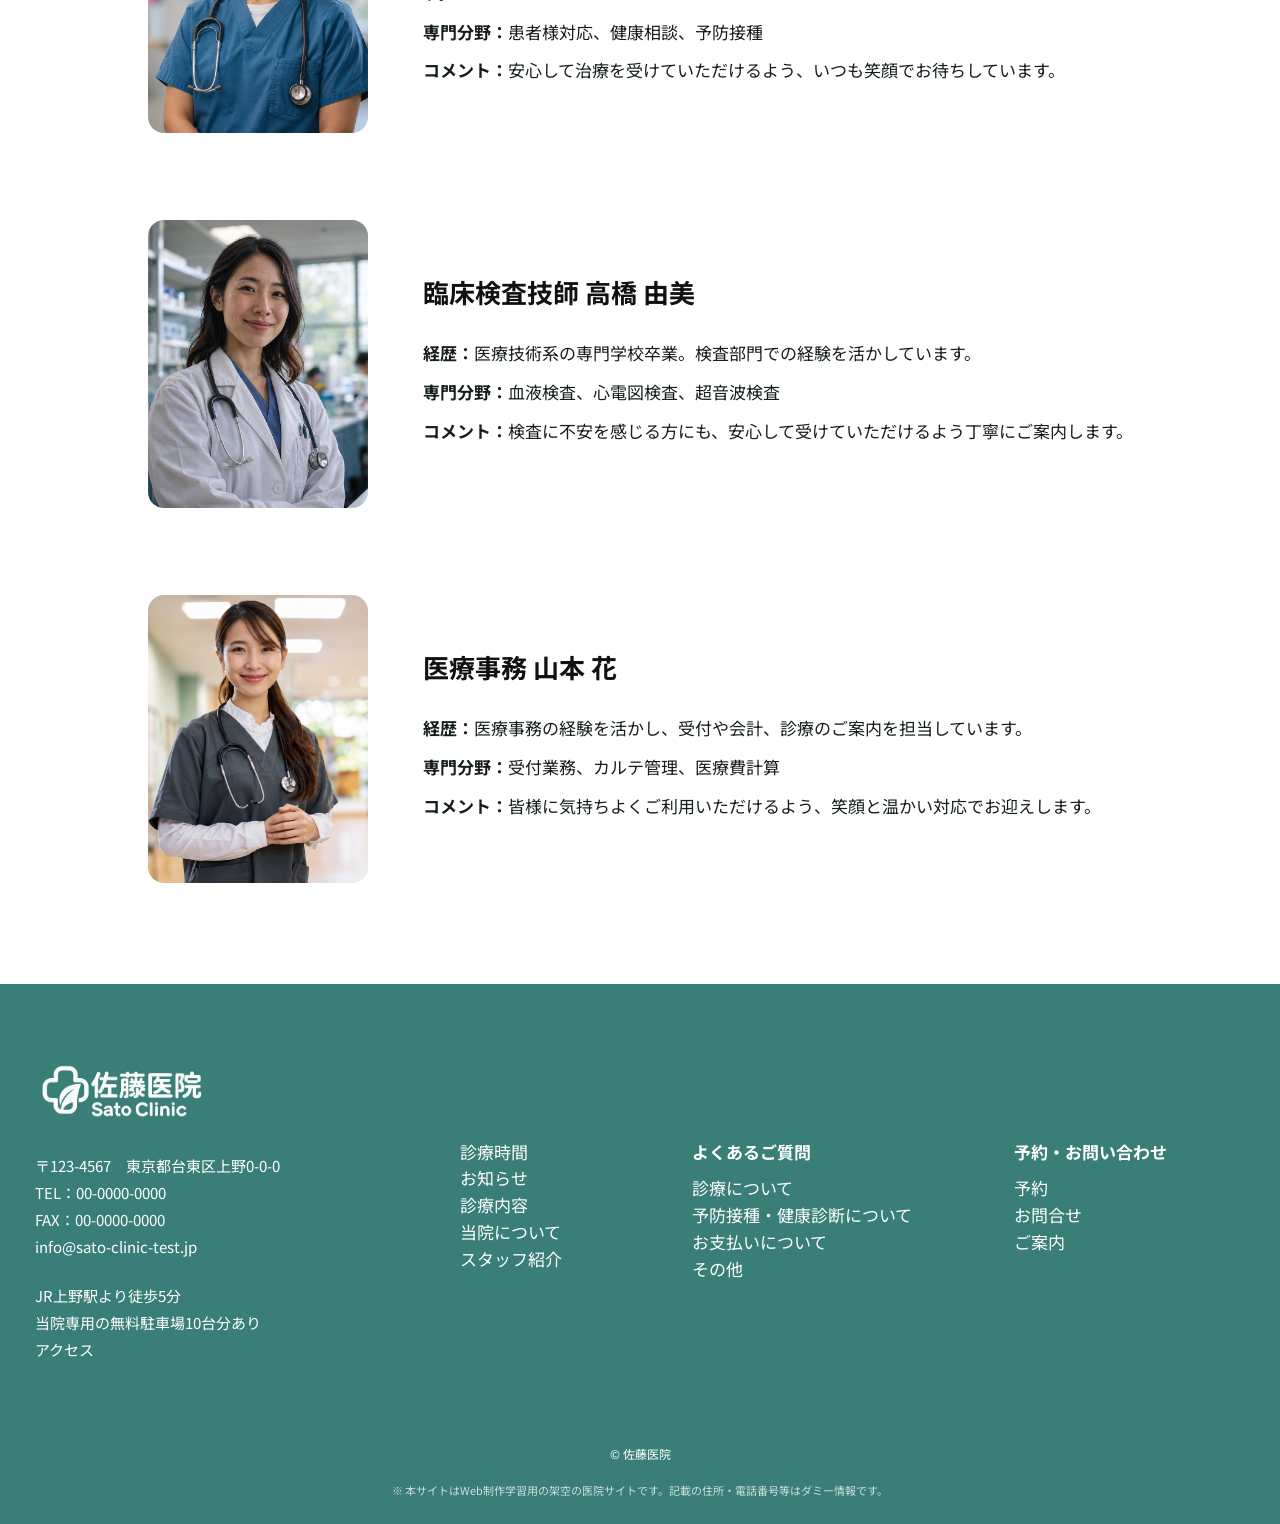
==== commit 3b475040: "７つのイメージ画像の説明文の改行位置をととのえた" ====
--- a/about.html
+++ b/about.html
@@ -34,14 +34,16 @@
     <!-- 変更：Figmaの番号・見出し・説明文と、各項目専用のイラストに合わせる。HTMLは読み上げ時に自然な番号順を維持。 -->
     <!-- 変更：画面上の配置はCSSで、上から「3／2・4／1／7・5／6」に指定。 -->
     <ol class="principles-grid">
-      <li class="principle principle-1"><img src="./assets/img/1. 信頼関係を築く医療img.png" alt="" loading="lazy" width="1254" height="1254"><h4>1. 信頼関係を築く医療</h4><p>患者様一人ひとりと向き合い、納得いただける説明を尽くす</p></li>
-      <li class="principle principle-2"><img src="./assets/img/2. 予防医療の重視img.png" alt="" loading="lazy" width="1254" height="1254"><h4>2. 予防医療の重視</h4><p>健診・予防接種・健康相談で病気を未然に防ぐ</p></li>
-      <li class="principle principle-3"><img src="./assets/img/3. 最先端の技術・設備img.png" alt="" loading="lazy" width="1254" height="1254"><h4>3. 最先端の技術・設備</h4><p>高度な医療機器と最新知識で精度の高い診断・治療を行う</p></li>
-      <li class="principle principle-4"><img src="./assets/img/4. ライフステージに応じた医療img.png" alt="" loading="lazy" width="1254" height="1254"><h4>4. ライフステージに応じた医療</h4><p>小児から高齢者まで、各年代に必要なケアを提供</p></li>
+      <!-- 変更：本文は原文のまま、意味のまとまりをspanで囲み、単語の途中や文末だけでの改行を防ぐ。 -->
+      <li class="principle principle-1"><img src="./assets/img/1. 信頼関係を築く医療img.png" alt="" loading="lazy" width="1254" height="1254"><h4>1. 信頼関係を築く医療</h4><p><span class="principle-phrase">患者様一人ひとりと向き合い、</span><span class="principle-phrase">納得いただける説明を尽くす</span></p></li>
+      <li class="principle principle-2"><img src="./assets/img/2. 予防医療の重視img.png" alt="" loading="lazy" width="1254" height="1254"><h4>2. 予防医療の重視</h4><p><span class="principle-phrase">健診・予防接種・健康相談で</span><span class="principle-phrase">病気を未然に防ぐ</span></p></li>
+      <li class="principle principle-3"><img src="./assets/img/3. 最先端の技術・設備img.png" alt="" loading="lazy" width="1254" height="1254"><h4>3. 最先端の技術・設備</h4><p><span class="principle-phrase">高度な医療機器と最新知識で</span><span class="principle-phrase">精度の高い診断・治療を行う</span></p></li>
+      <li class="principle principle-4"><img src="./assets/img/4. ライフステージに応じた医療img.png" alt="" loading="lazy" width="1254" height="1254"><h4>4. ライフステージに応じた医療</h4><p><span class="principle-phrase">小児から高齢者まで、</span><span class="principle-phrase">各年代に必要なケアを提供</span></p></li>
       <!-- 変更：5番の説明文は、添付デザインの読み取り内容をご確認いただいた原稿で確定。 -->
-      <li class="principle principle-5"><img src="./assets/img/5. 地域密着型の医療img.png" alt="" loading="lazy" width="1254" height="1254"><h4>5. 地域密着型の医療</h4><p>気軽に相談できる存在として、健康セミナー等で地域に貢献</p></li>
+      <!-- 変更：5番は文章を変えず、ご指定の読点の直後で改行して2行に揃える。 -->
+      <li class="principle principle-5"><img src="./assets/img/5. 地域密着型の医療img.png" alt="" loading="lazy" width="1254" height="1254"><h4>5. 地域密着型の医療</h4><p>気軽に相談できる存在として、<br>健康セミナー等で地域に貢献</p></li>
       <li class="principle principle-6"><img src="./assets/img/6. プライバシーと安全の確保img.png" alt="" loading="lazy" width="1254" height="1254"><h4>6. プライバシーと安全の確保</h4><p>個人情報保護と感染症対策・衛生管理を徹底</p></li>
-      <li class="principle principle-7"><img src="./assets/img/7. チーム医療の推進img.png" alt="" loading="lazy" width="1254" height="1254"><h4>7. チーム医療の推進</h4><p>多職種が連携し、患者様に最適なケアを提供</p></li>
+      <li class="principle principle-7"><img src="./assets/img/7. チーム医療の推進img.png" alt="" loading="lazy" width="1254" height="1254"><h4>7. チーム医療の推進</h4><p><span class="principle-phrase">多職種が連携し、</span><span class="principle-phrase">患者様に最適なケアを提供</span></p></li>
     </ol>
     <h3 class="principles-subtitle">患者様と共に歩む未来</h3><p class="principles-afterword">佐藤医院は、皆様の健康を第一に考え、年齢を問わず安心して相談できる地域医療を目指します。<br>これからも患者様の健康を支えるパートナーとして努めてまいります。</p>
   </section>
--- a/css/style.css
+++ b/css/style.css
@@ -197,6 +197,22 @@
   .principles-section .principles-subtitle { margin-top: 48px; font-size: 23px; }
   .principles-section .principles-afterword { font-size: 16px; text-align: left; }
 }
+/* 変更：6番以外の本文だけを350pxまで広げ、文末の1文字・短い単語が残らないよう行の長さを均等化。
+   カード・アイコン・見出しの幅や配置、本文の文字サイズ・太さは維持する。
+   元の本文の高さを確保し、改行調整によって後続アイコンの縦位置が動くことを防ぐ。 */
+.principles-section .principle:not(:where(.principle-6)) p { width: min(350px, calc(100vw - 40px)); max-width: none; min-height: 3.6em; line-height: 1.6; text-wrap: balance; }
+.principles-section .principle-7 p { min-height: 1.8em; }
+.principles-section .principle-phrase { display: inline-block; }
+/* 変更：スマートフォンでは既存の本文幅を上限とし、6番を含む後続項目の位置を維持する。 */
+@media (max-width: 767px) {
+  .principles-section .principle:not(:where(.principle-6)) p { width: 100%; }
+}
+@media (min-width: 376px) and (max-width: 767px) {
+  .principles-section .principle-2 p { min-height: 1.8em; }
+}
+@media (max-width: 359px) {
+  .principles-section .principle-7 p { min-height: 3.6em; }
+}
 .principles-subtitle { margin: 70px auto 0; text-align: center; color: #162b2b; font-size: 27px; font-weight: 700; }
 .principles-afterword { max-width: 900px; margin: 25px auto 0; font-size: 17px; line-height: 1.8; text-align: center; }
 .staff-section { padding-top: 155px; }
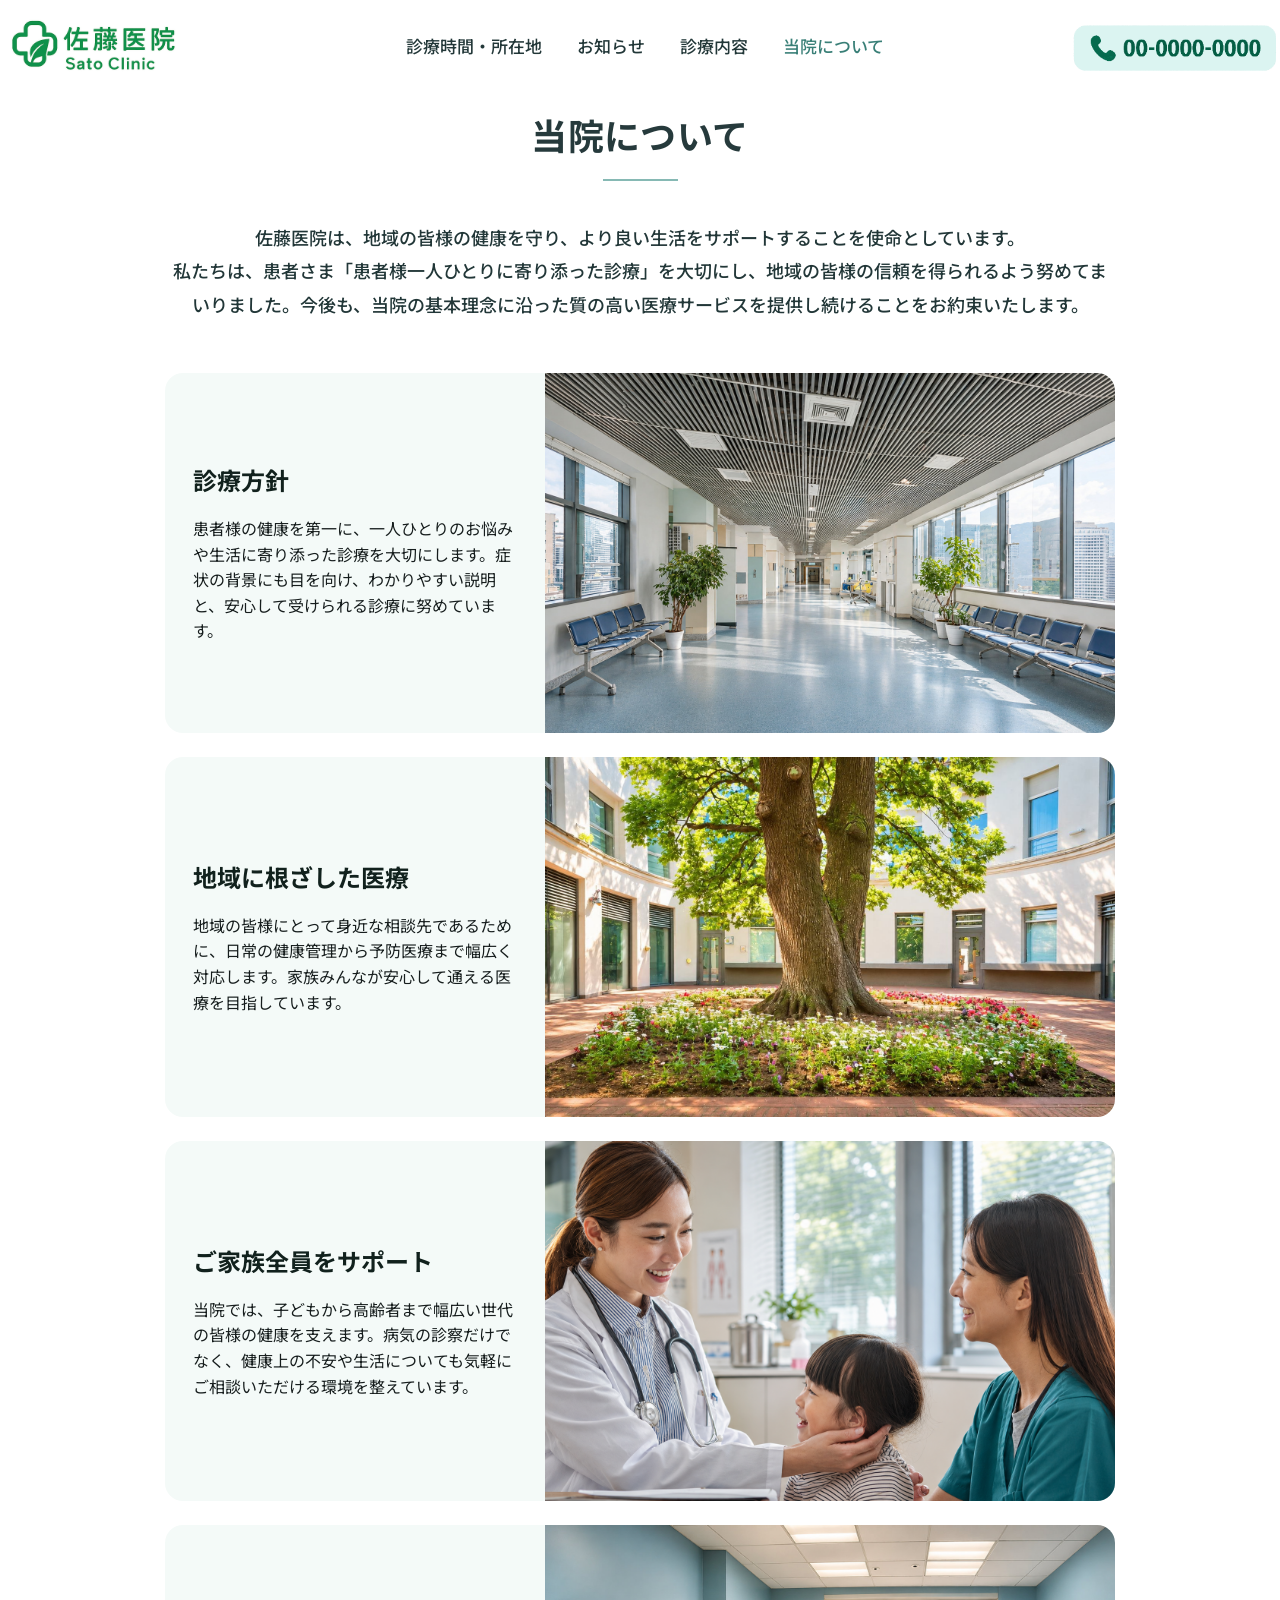
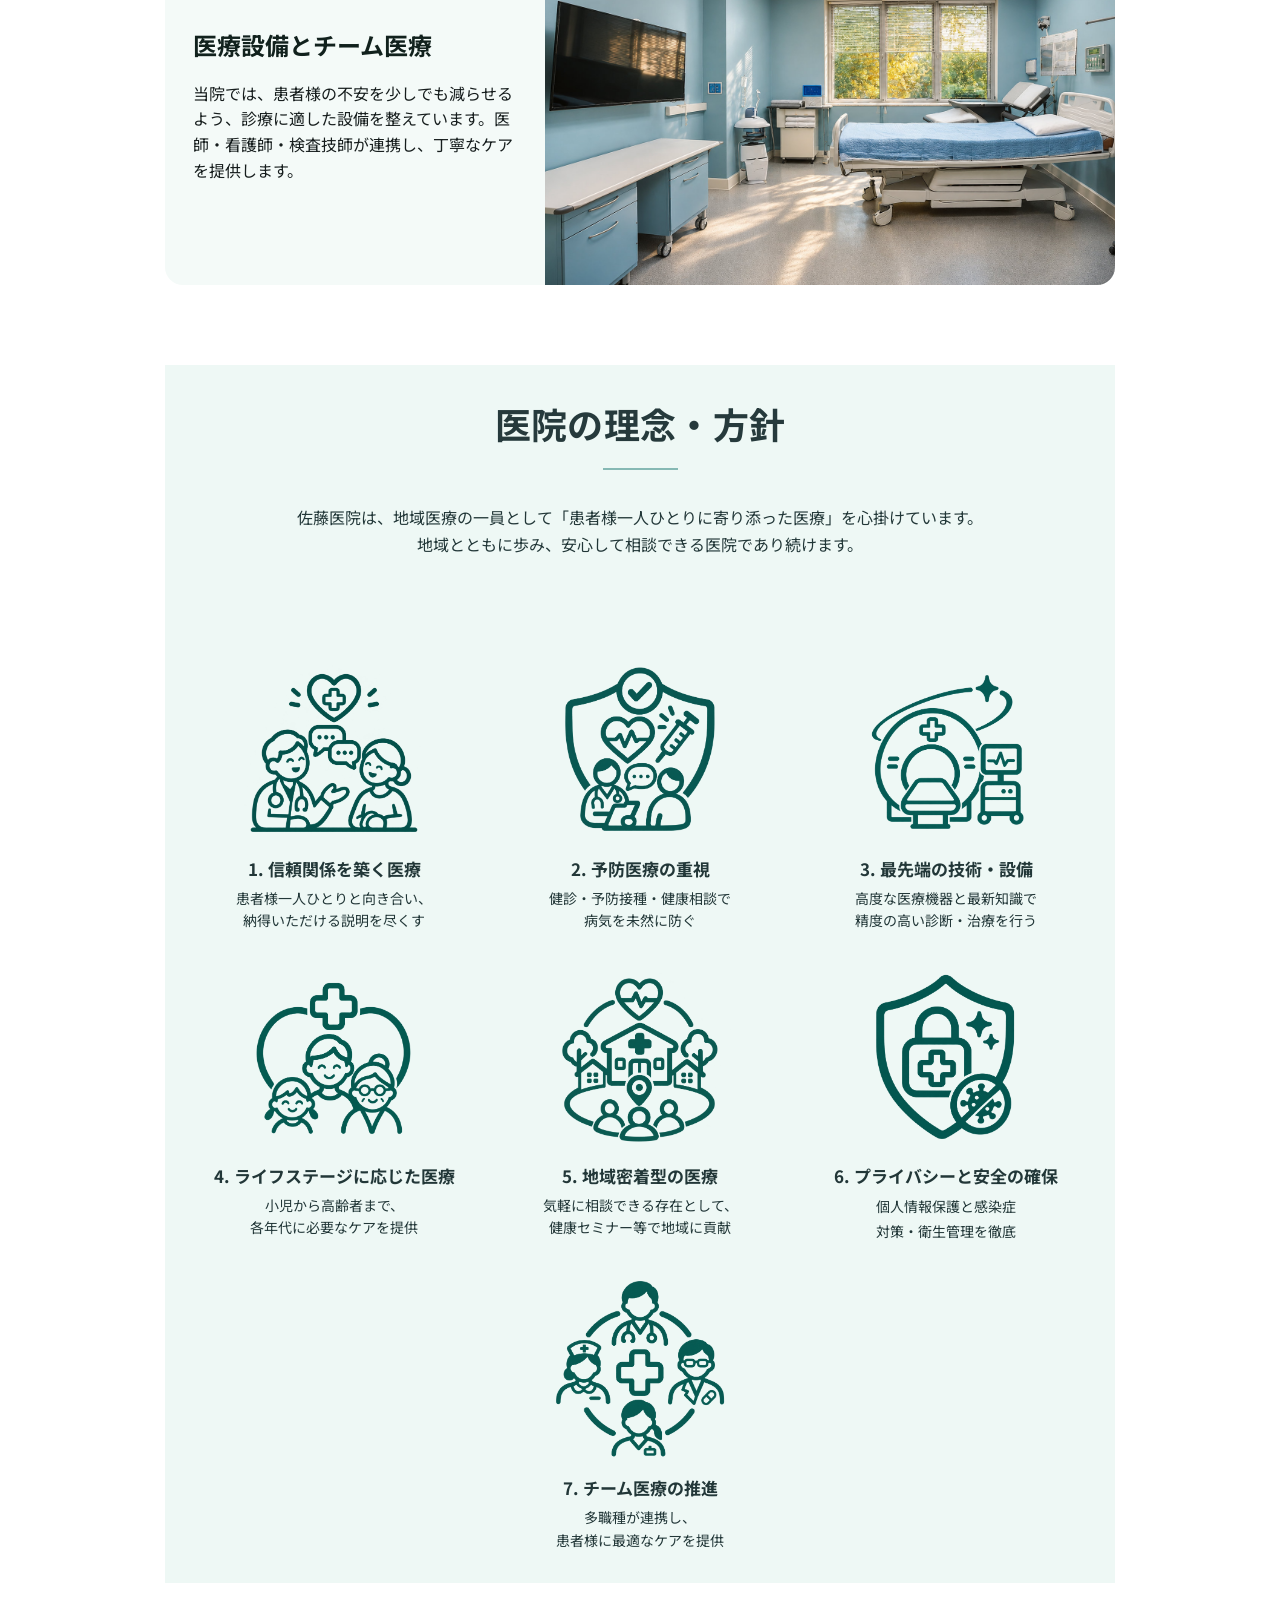
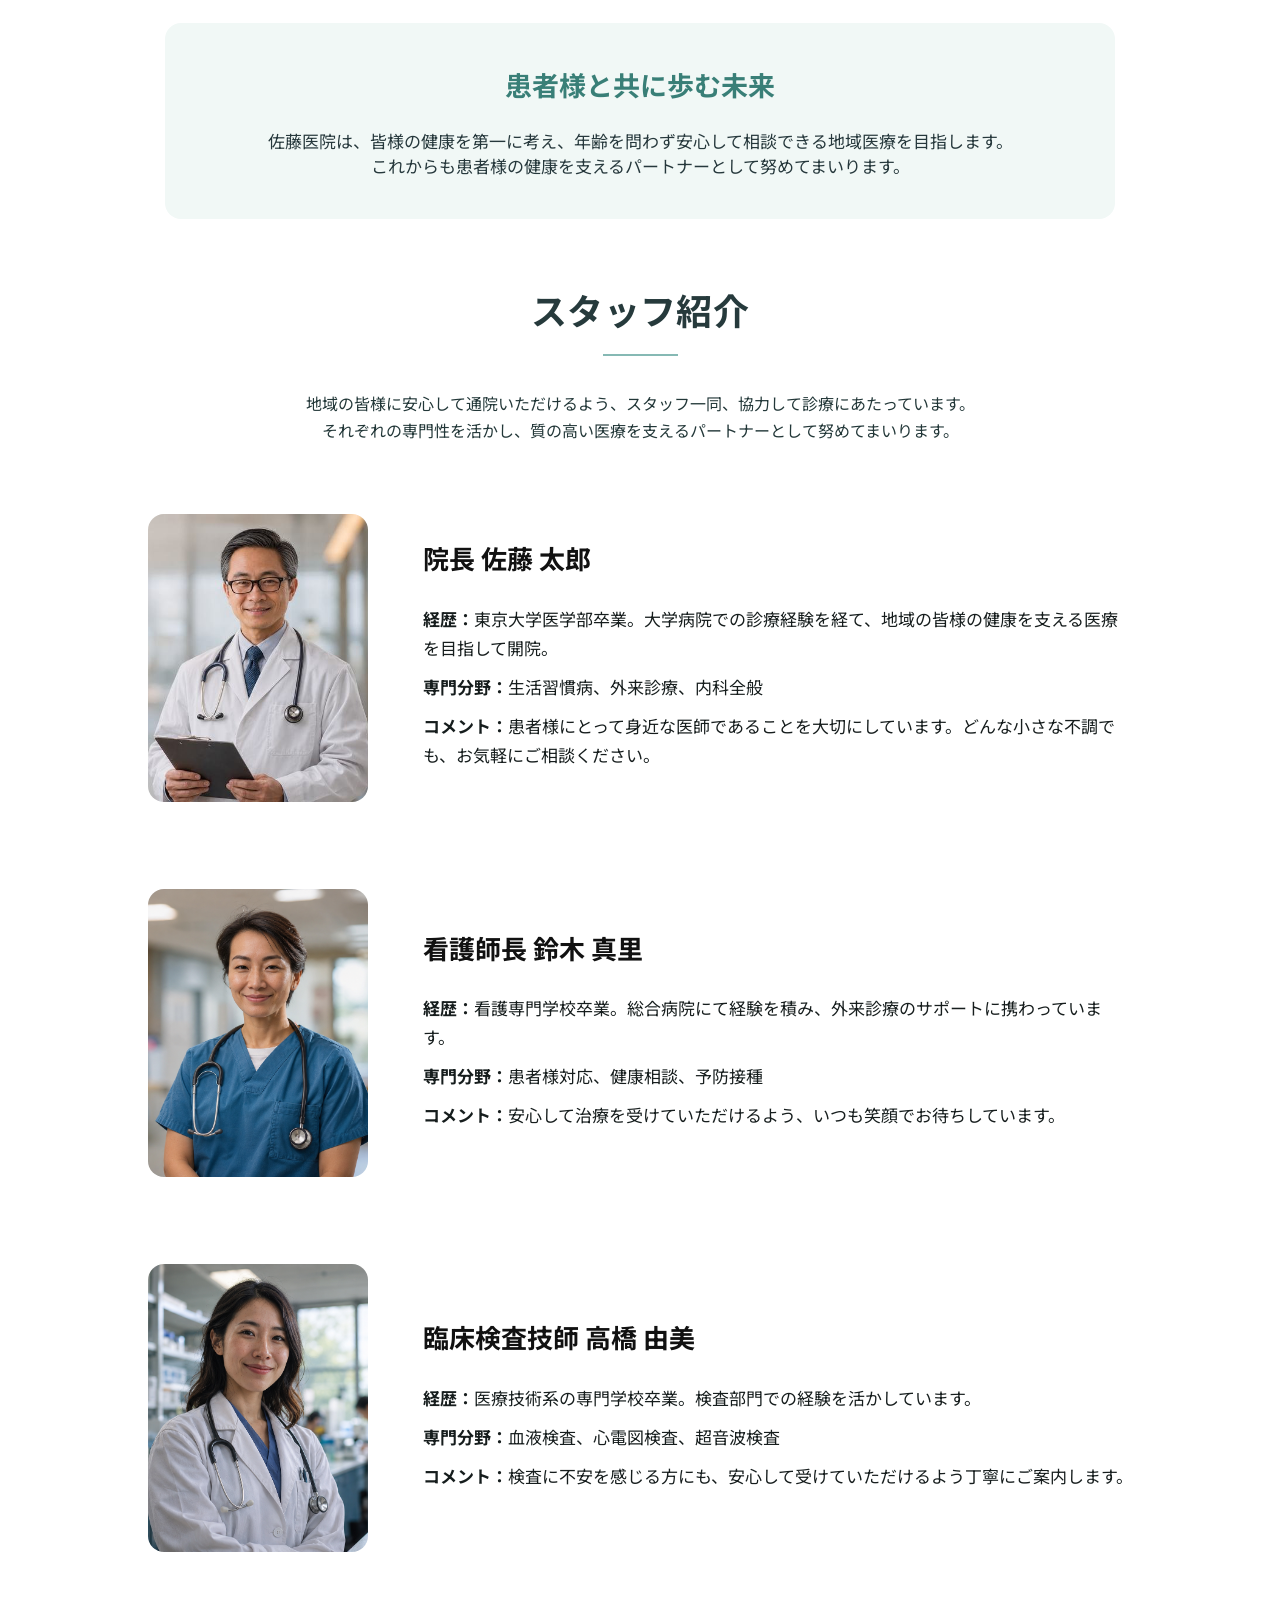
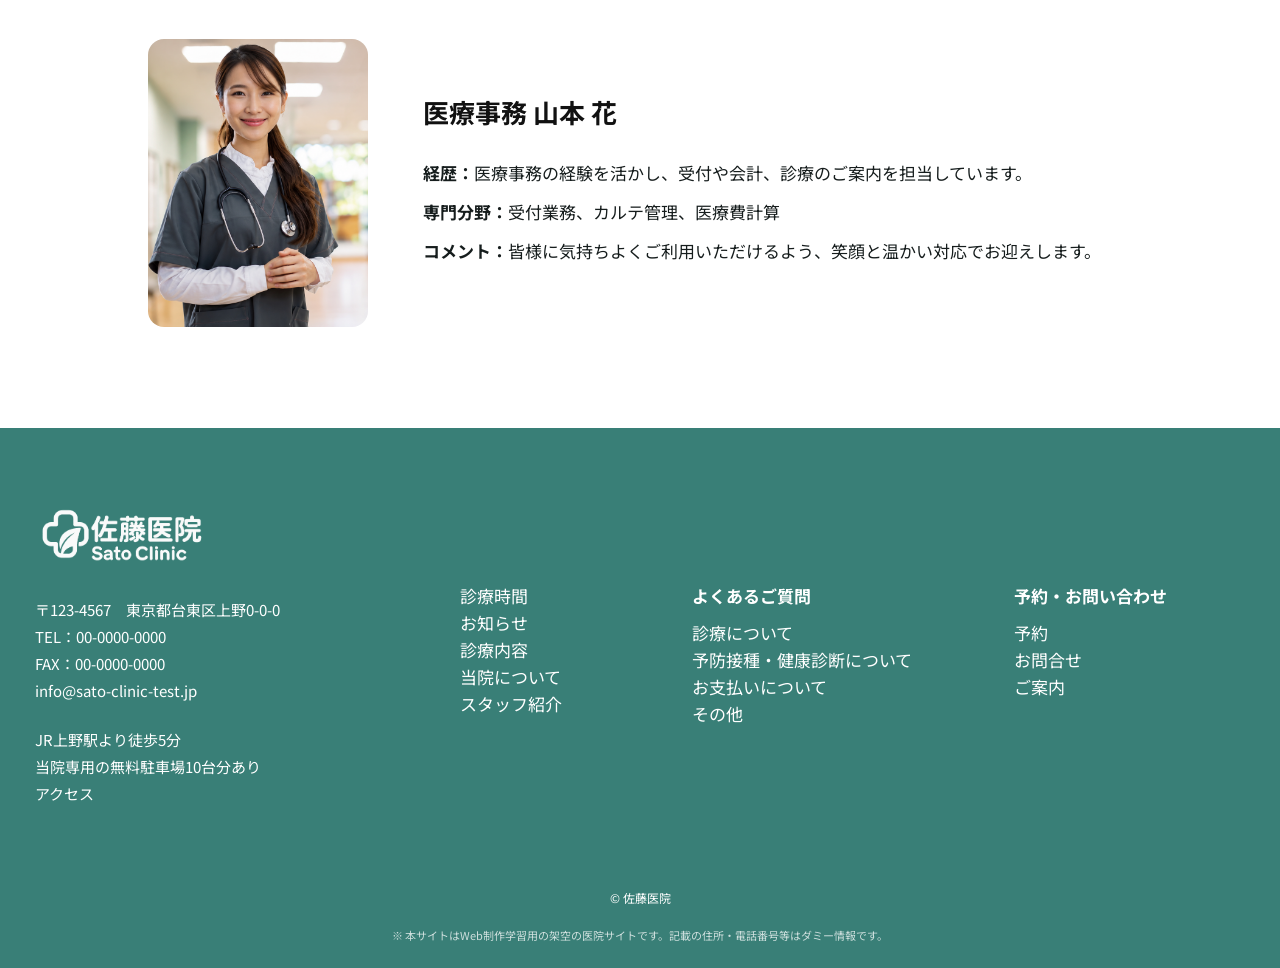
==== commit a3cbc0b0: "理念・方針の背景に色をつけた。" ====
--- a/about.html
+++ b/about.html
@@ -29,10 +29,13 @@
 <!-- 変更：ご家族全員をサポートの写真を、男性の写真から「優しい小児科診察のひととき」に差し替え。 -->
 <article class="about-feature-card"><img src="./assets/優しい小児科診察のひととき.png" alt="母親に見守られながら、女性医師の診察を受ける子ども" loading="eager"><div class="about-feature-text"><h3>ご家族全員をサポート</h3><p>当院では、子どもから高齢者まで幅広い世代の皆様の健康を支えます。病気の診察だけでなく、健康上の不安や生活についても気軽にご相談いただける環境を整えています。</p></div></article>
 <article class="about-feature-card"><img src="./assets/room-blue.jpg" alt="" loading="eager"><div class="about-feature-text"><h3>医療設備とチーム医療</h3><p>当院では、患者様の不安を少しでも減らせるよう、診療に適した設備を整えています。医師・看護師・検査技師が連携し、丁寧なケアを提供します。</p></div></article></div>
-  <section class="principles-section"><h2 class="section-title">医院の理念・方針</h2>
+  <section class="principles-section">
+    <!-- 変更：見出し・導入文・7項目を同じ背景の枠で囲み、ひとまとまりの内容として見せる。 -->
+    <div class="principles-panel">
+    <h2 class="section-title">医院の理念・方針</h2>
     <p class="section-lead">佐藤医院は、地域医療の一員として「患者様一人ひとりに寄り添った医療」を心掛けています。<br>地域とともに歩み、安心して相談できる医院であり続けます。</p>
     <!-- 変更：Figmaの番号・見出し・説明文と、各項目専用のイラストに合わせる。HTMLは読み上げ時に自然な番号順を維持。 -->
-    <!-- 変更：画面上の配置はCSSで、上から「3／2・4／1／7・5／6」に指定。 -->
+    <!-- 変更：PCは番号順に「1・2・3／4・5・6／中央に7」、スマートフォンは1〜7の縦並びにする。 -->
     <ol class="principles-grid">
       <!-- 変更：本文は原文のまま、意味のまとまりをspanで囲み、単語の途中や文末だけでの改行を防ぐ。 -->
       <li class="principle principle-1"><img src="./assets/img/1. 信頼関係を築く医療img.png" alt="" loading="lazy" width="1254" height="1254"><h4>1. 信頼関係を築く医療</h4><p><span class="principle-phrase">患者様一人ひとりと向き合い、</span><span class="principle-phrase">納得いただける説明を尽くす</span></p></li>
@@ -45,7 +48,11 @@
       <li class="principle principle-6"><img src="./assets/img/6. プライバシーと安全の確保img.png" alt="" loading="lazy" width="1254" height="1254"><h4>6. プライバシーと安全の確保</h4><p>個人情報保護と感染症対策・衛生管理を徹底</p></li>
       <li class="principle principle-7"><img src="./assets/img/7. チーム医療の推進img.png" alt="" loading="lazy" width="1254" height="1254"><h4>7. チーム医療の推進</h4><p><span class="principle-phrase">多職種が連携し、</span><span class="principle-phrase">患者様に最適なケアを提供</span></p></li>
     </ol>
-    <h3 class="principles-subtitle">患者様と共に歩む未来</h3><p class="principles-afterword">佐藤医院は、皆様の健康を第一に考え、年齢を問わず安心して相談できる地域医療を目指します。<br>これからも患者様の健康を支えるパートナーとして努めてまいります。</p>
+    </div>
+    <!-- 変更：未来への想いは専用の背景ボックスにまとめ、文章はそのまま中央揃えで表示する。 -->
+    <div class="future-panel">
+      <h3 class="principles-subtitle">患者様と共に歩む未来</h3><p class="principles-afterword">佐藤医院は、皆様の健康を第一に考え、年齢を問わず安心して相談できる地域医療を目指します。<br>これからも患者様の健康を支えるパートナーとして努めてまいります。</p>
+    </div>
   </section>
   <section class="staff-section" id="staff"><h2 class="section-title">スタッフ紹介</h2>
   <p class="section-lead">地域の皆様に安心して通院いただけるよう、スタッフ一同、協力して診療にあたっています。<br>それぞれの専門性を活かし、質の高い医療を支えるパートナーとして努めてまいります。</p>
--- a/css/style.css
+++ b/css/style.css
@@ -170,51 +170,55 @@
 .page-about .about-feature-card:nth-child(3) > img { object-position: center; }
 .principles-section { margin: 80px auto 0; }
 .principles-section .section-lead { max-width: 980px; }
-/* 変更：理念7項目をFigmaの「3／2・4／1／7・5／6」に配置。白背景と既存のあさぎ色を維持。 */
-.principles-grid { width: 1050px; max-width: 100%; margin: 62px auto 0; padding: 0; list-style: none; display: grid; grid-template-columns: repeat(3, minmax(0, 1fr)); column-gap: 35px; row-gap: 24px; justify-items: center; }
+/* 変更：7項目を他の紹介カードと同じ最大幅950pxで中央配置。
+   PCはHTMLの番号順に3列で自動配置し、行間を28pxにして読みやすくコンパクトにまとめる。 */
+.principles-grid { width: 950px; max-width: 100%; margin: 62px auto 0; padding: 32px; list-style: none; display: grid; grid-template-columns: repeat(3, minmax(0, 1fr)); column-gap: 32px; row-gap: 28px; justify-items: center; }
+/* 変更：見出し・導入文も7項目と同じ淡い浅葱色でつなぎ、最大幅950pxの一体の枠にする。
+   上部と左右に余白を取り、背景は「患者様と共に歩む未来」や他のセクションには広げない。 */
+.page-about .principles-panel { max-width: 950px; margin: 0 auto; padding-top: 32px; background: #EEF8F5; }
+.principles-panel > .section-lead { padding: 0 32px; }
 .principle { display: flex; flex-direction: column; align-items: center; text-align: center; width: 310px; max-width: 100%; min-width: 0; }
 .principle img { display: block; width: 190px; height: 190px; object-fit: contain; }
 .principle h4 { margin: 12px 0 0; font-size: 17px; line-height: 1.6; font-weight: 700; }
 .principle p { margin: 5px 0 0; max-width: 280px; font-size: 14px; line-height: 1.8; overflow-wrap: anywhere; }
-.principle-1 { grid-column: 2; grid-row: 3; }
-.principle-2 { grid-column: 1; grid-row: 2; }
-.principle-3 { grid-column: 2; grid-row: 1; }
-.principle-4 { grid-column: 3; grid-row: 2; }
-.principle-5 { grid-column: 3; grid-row: 4; }
-.principle-6 { grid-column: 2; grid-row: 5; }
-.principle-7 { grid-column: 1; grid-row: 4; }
+/* 変更：1〜6番は番号順に流し込み、3段目の7番だけ中央列に置く。高さ・絶対位置は指定しない。 */
+.principle-7 { grid-column: 2; }
 /* 変更：スマートフォンでは理念セクションだけを画面幅に合わせ、番号順の1列で文章を読みやすくする。
    他のセクションのPC向け幅・配置には変更を加えない。 */
 @media (max-width: 767px) {
   .page-about .principles-section { width: 100vw; max-width: 100%; margin-left: 0; margin-right: 0; padding: 0 20px; }
+  .page-about .principles-panel { padding-top: 28px; }
+  .principles-panel > .section-lead { padding: 0 16px; }
   .principles-section .section-title { font-size: 28px; }
   .principles-section .section-lead { text-align: left; }
-  .principles-section .principles-grid { width: 100%; margin-top: 40px; grid-template-columns: minmax(0, 1fr); gap: 40px; }
+  .principles-section .principles-grid { width: 100%; margin-top: 40px; padding: 28px 16px; grid-template-columns: minmax(0, 1fr); gap: 28px; }
   .principles-section .principle { grid-column: auto; grid-row: auto; width: 100%; max-width: 360px; }
   .principles-section .principle img { width: 160px; height: 160px; }
   .principles-section .principle h4 { font-size: 18px; }
   .principles-section .principle p { max-width: 100%; font-size: 16px; }
-  .principles-section .principles-subtitle { margin-top: 48px; font-size: 23px; }
-  .principles-section .principles-afterword { font-size: 16px; text-align: left; }
+  .principles-section .principles-subtitle { font-size: 23px; }
+  .principles-section .principles-afterword { font-size: 16px; text-align: center; }
 }
-/* 変更：6番以外の本文だけを350pxまで広げ、文末の1文字・短い単語が残らないよう行の長さを均等化。
-   カード・アイコン・見出しの幅や配置、本文の文字サイズ・太さは維持する。
-   元の本文の高さを確保し、改行調整によって後続アイコンの縦位置が動くことを防ぐ。 */
-.principles-section .principle:not(:where(.principle-6)) p { width: min(350px, calc(100vw - 40px)); max-width: none; min-height: 3.6em; line-height: 1.6; text-wrap: balance; }
-.principles-section .principle-7 p { min-height: 1.8em; }
+/* 変更：本文幅を各列の内側に収めて文字の接近・重なりを防ぐ。
+   原文・文字サイズ・太さ・見出しとの間隔を維持し、意味のまとまりと行の長さで改行を整える。 */
+.principles-section .principle p { width: 100%; max-width: 100%; text-wrap: balance; }
+/* 変更：以前の配置を保つための本文の最低高さを撤去し、文章量に応じた自然な高さで整列する。 */
+.principles-section .principle:not(:where(.principle-6)) p { line-height: 1.6; }
 .principles-section .principle-phrase { display: inline-block; }
-/* 変更：スマートフォンでは既存の本文幅を上限とし、6番を含む後続項目の位置を維持する。 */
+/* 変更：「患者様と共に歩む未来」だけを最大幅950pxの角丸ボックスにする。
+   既存の文字サイズと文章を維持し、上の理念との間隔・内側余白・指定の色を整える。 */
+.page-about .future-panel { max-width: 950px; margin: 40px auto 0; padding: 40px 48px; border-radius: 16px; background: #F1F8F6; }
+.future-panel .principles-subtitle { margin: 0; text-align: center; color: #397F77; font-size: 27px; font-weight: 700; }
+.future-panel .principles-afterword { max-width: 900px; margin: 20px auto 0; color: #26383C; font-size: 17px; line-height: 1.5; text-align: center; }
+/* 変更：このボックスからスタッフ紹介までの空白だけを短縮し、他のデザインは維持する。 */
+.page-about .principles-section + .staff-section { padding-top: 64px; }
 @media (max-width: 767px) {
-  .principles-section .principle:not(:where(.principle-6)) p { width: 100%; }
+  /* 変更：画面の左右余白を保ちながら、スマートフォンでも背景ボックスと文章を中央に収める。 */
+  .page-about .future-panel { margin-top: 32px; padding: 28px 20px; }
+  .future-panel .principles-subtitle { font-size: 23px; }
+  .future-panel .principles-afterword { font-size: 16px; }
+  .page-about .principles-section + .staff-section { padding-top: 48px; }
 }
-@media (min-width: 376px) and (max-width: 767px) {
-  .principles-section .principle-2 p { min-height: 1.8em; }
-}
-@media (max-width: 359px) {
-  .principles-section .principle-7 p { min-height: 3.6em; }
-}
-.principles-subtitle { margin: 70px auto 0; text-align: center; color: #162b2b; font-size: 27px; font-weight: 700; }
-.principles-afterword { max-width: 900px; margin: 25px auto 0; font-size: 17px; line-height: 1.8; text-align: center; }
 .staff-section { padding-top: 155px; }
 .staff-section .section-lead { max-width: 980px; }
 .staff-profiles { width: 985px; max-width: 100%; display: flex; flex-direction: column; gap: 75px; margin: 64px auto 0; }
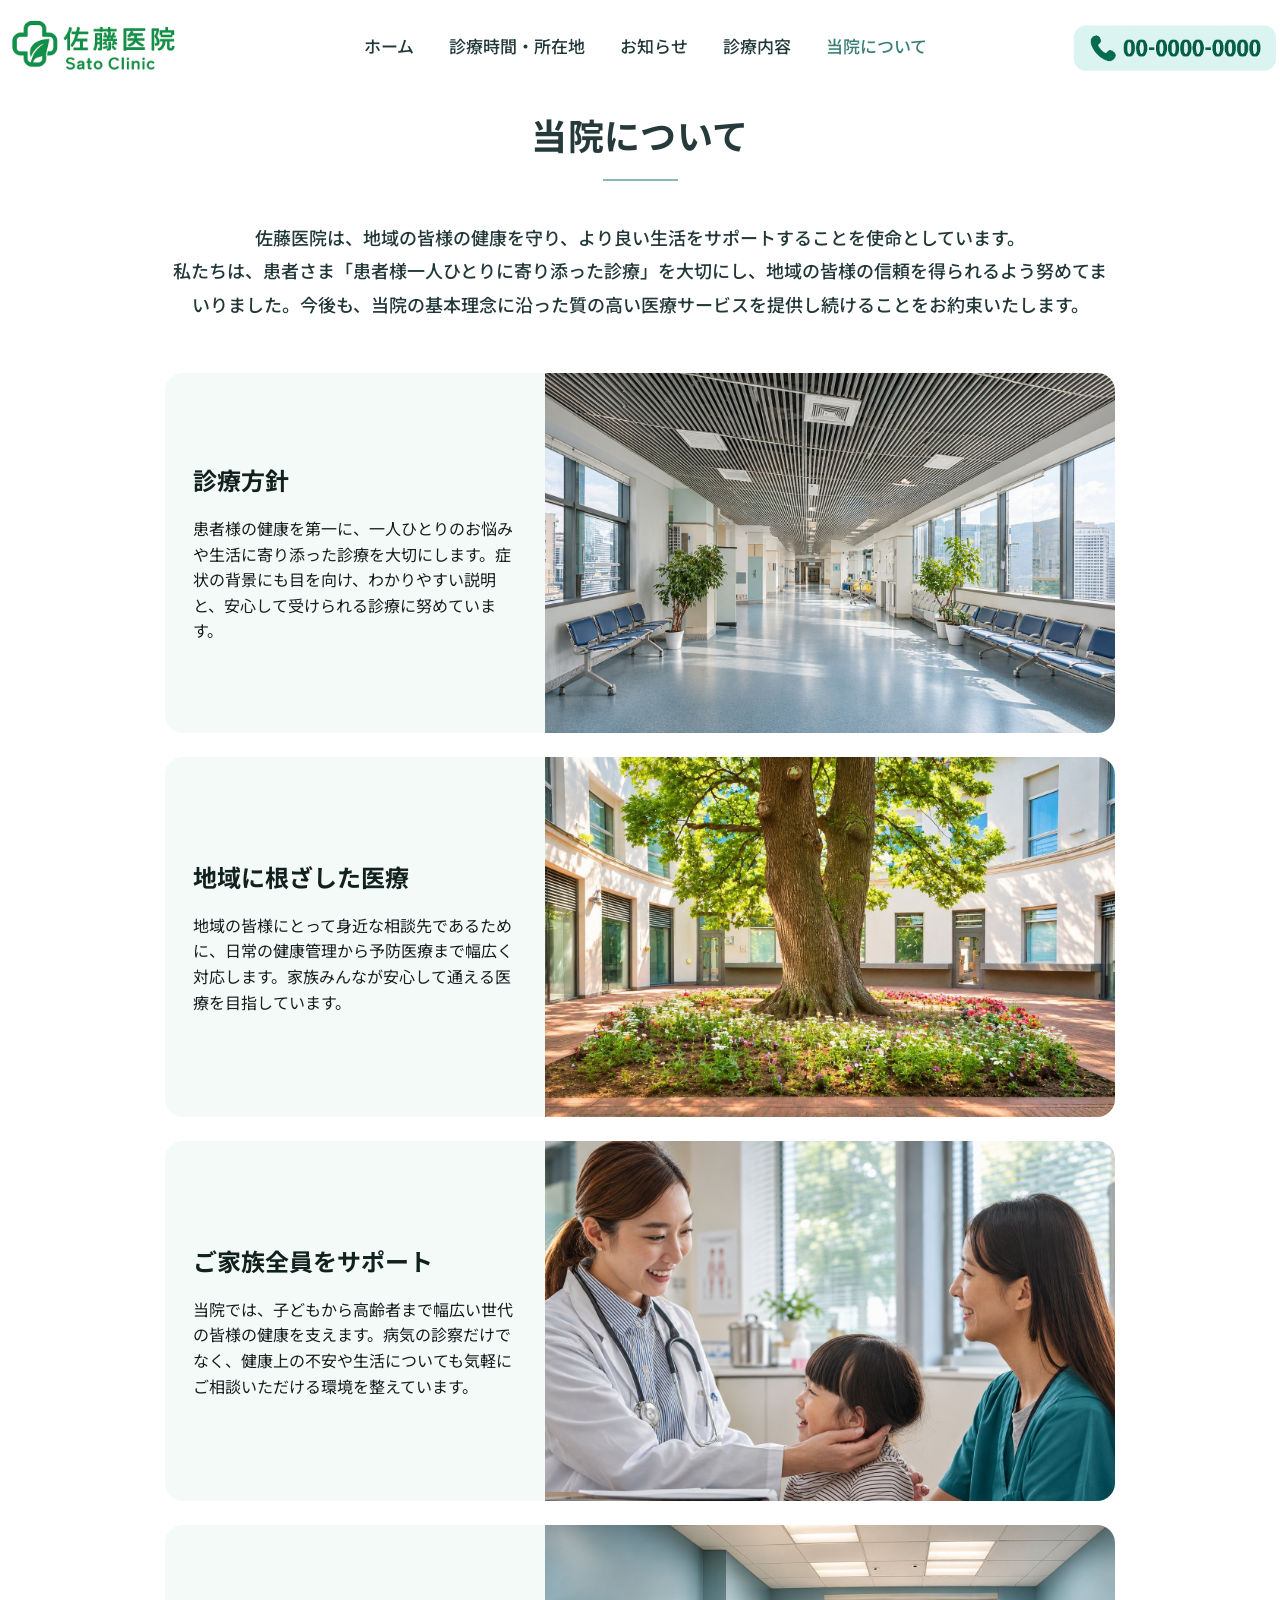
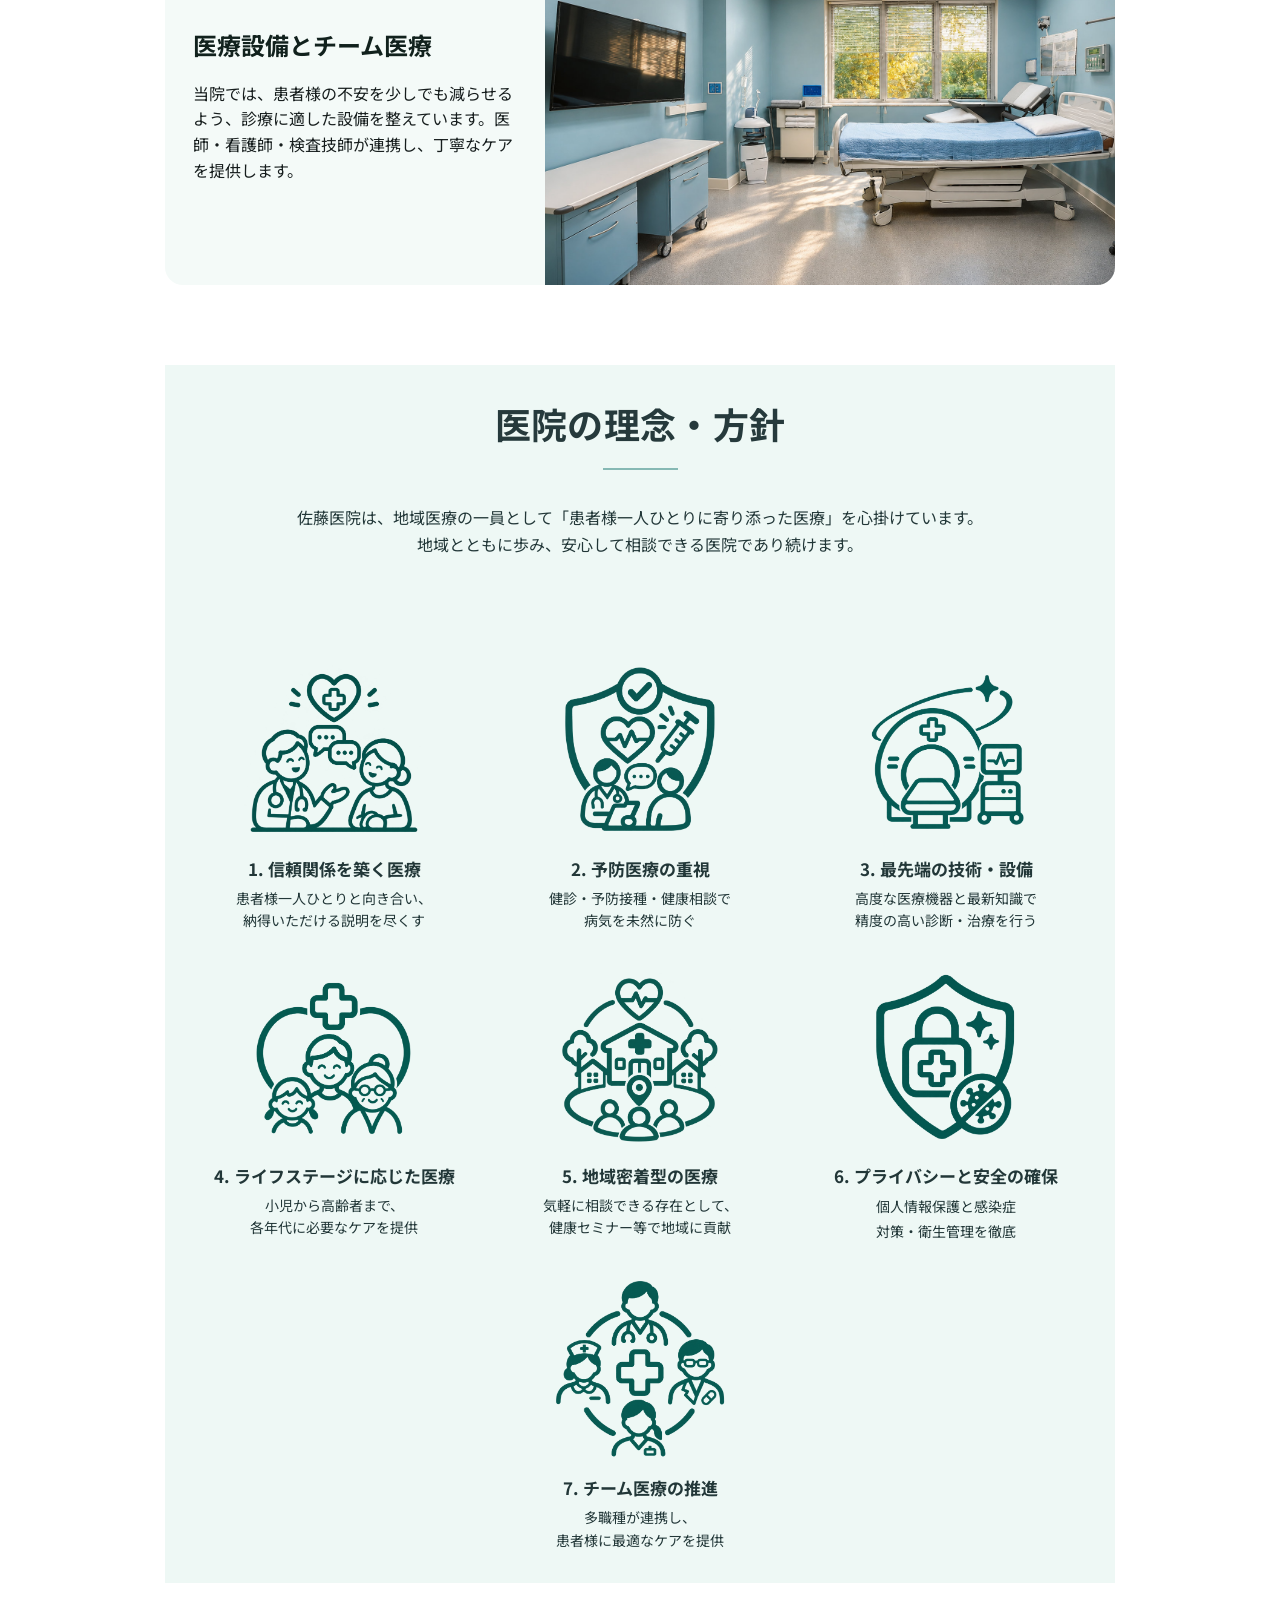
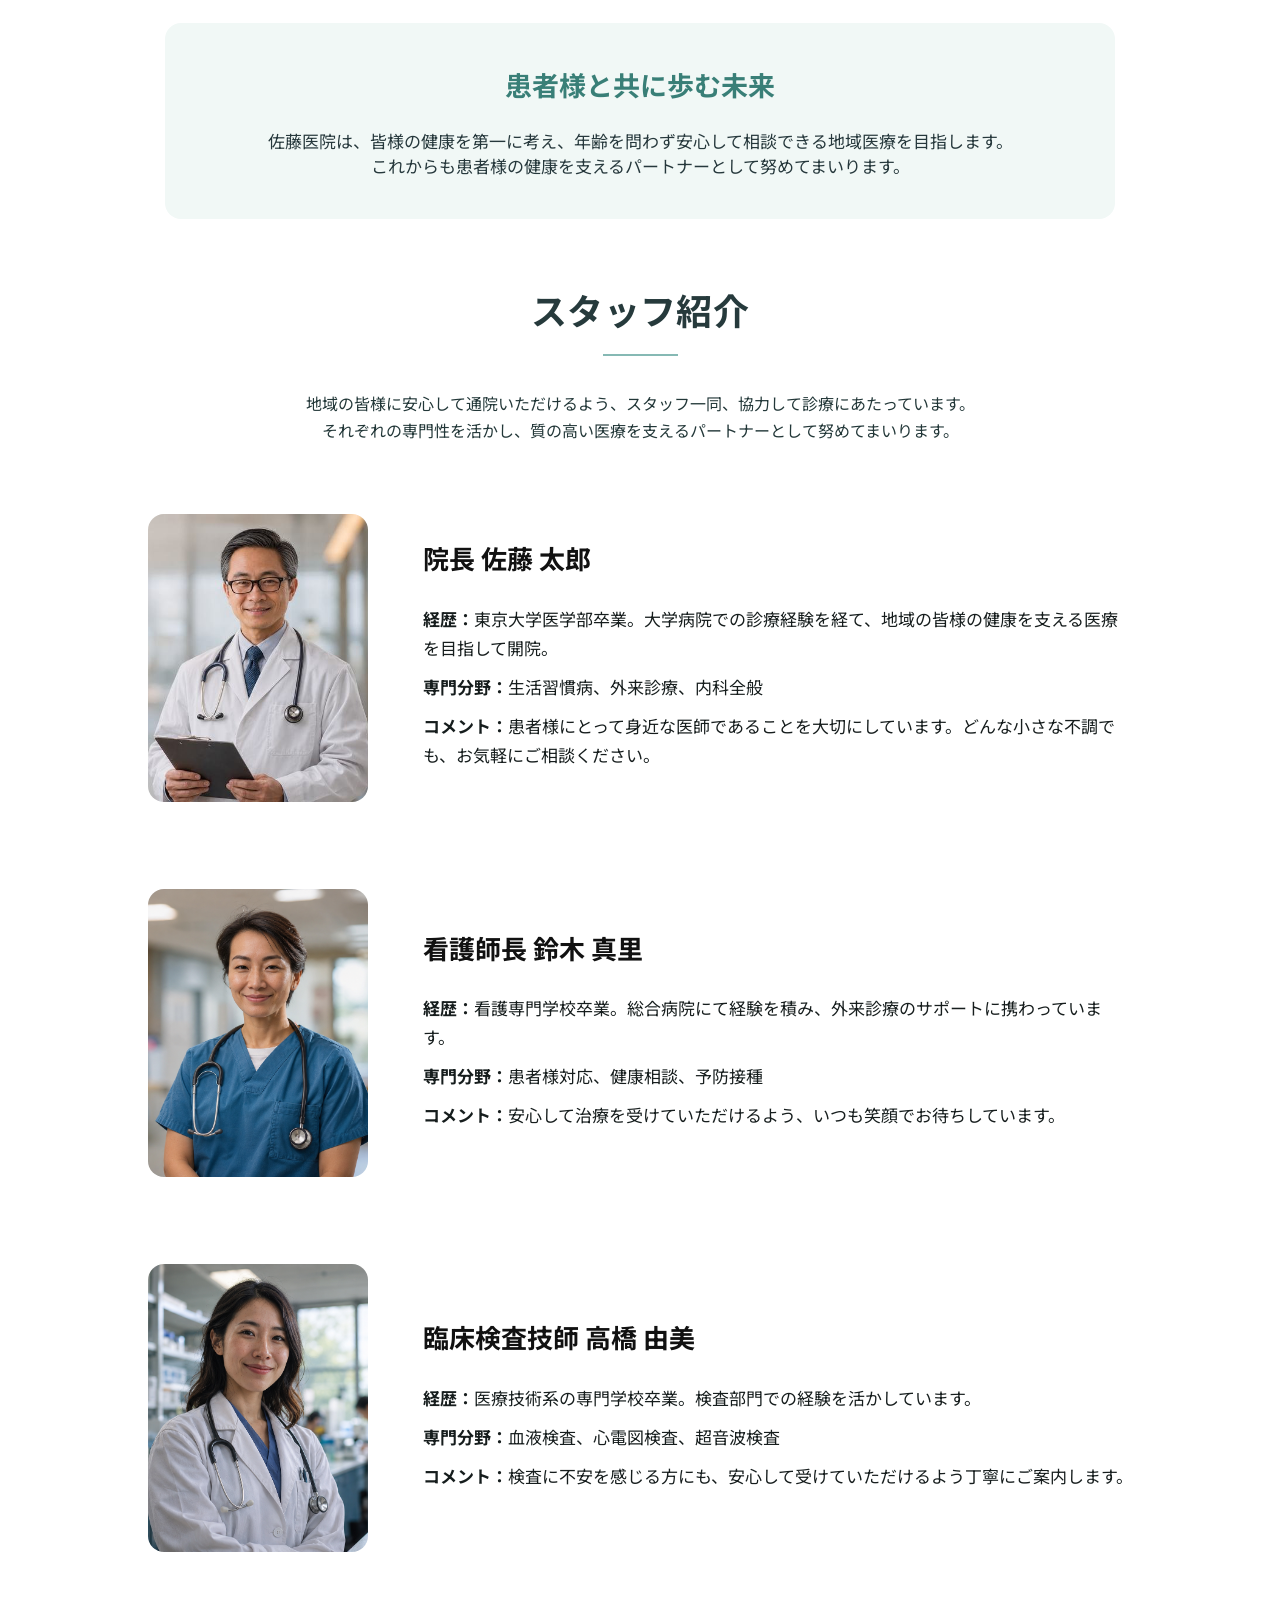
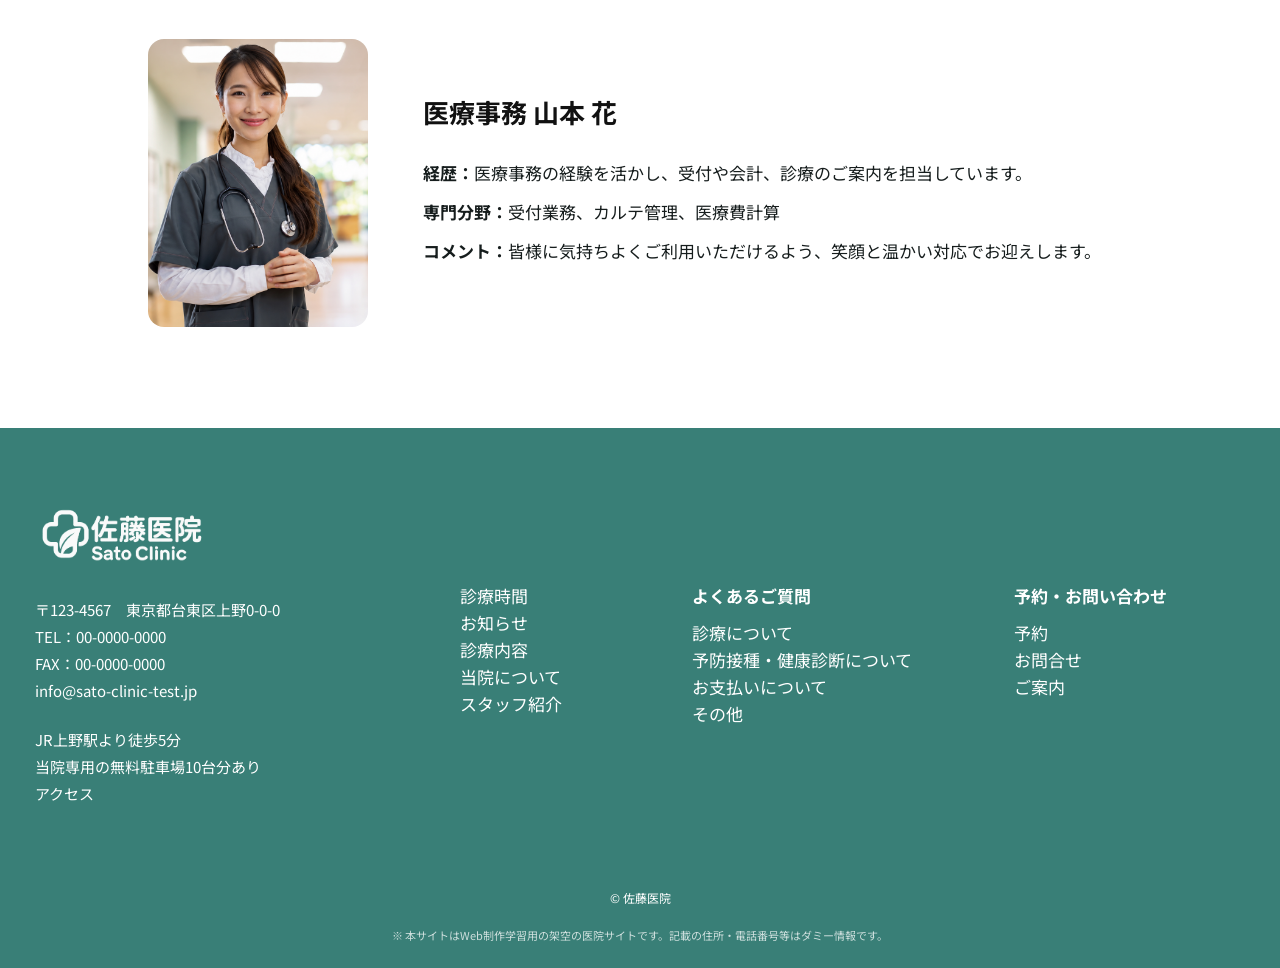
==== commit bafee8c6: "ホームボタン、トップへ戻るボタンを各ページに追加しました。" ====
--- a/about.html
+++ b/about.html
@@ -10,13 +10,14 @@
   <link rel="preconnect" href="https://fonts.gstatic.com" crossorigin>
   <link href="https://fonts.googleapis.com/css2?family=Noto+Sans+JP:wght@400;500;600;700&display=swap" rel="stylesheet">
   <link rel="stylesheet" href="./css/style.css">
+  <script src="./js/site-navigation.js" defer></script>
 </head>
 <body class="page-about">
 <a class="skip-link" href="#main">本文へ移動</a>
 <header class="site-header" id="top">
   <div class="site-header-inner">
     <a class="brand" href="./index.html" aria-label="佐藤医院 トップページ"><img src="./assets/logo-original.png" alt="佐藤医院 Sato Clinic" width="200" height="60"></a>
-    <nav class="main-nav" aria-label="メインナビゲーション"><a href="./access.html">診療時間・所在地</a><a href="./news.html">お知らせ</a><a href="./services.html">診療内容</a><a href="./about.html" aria-current="page">当院について</a></nav>
+    <nav class="main-nav" aria-label="メインナビゲーション"><a href="./index.html">ホーム</a><a href="./access.html">診療時間・所在地</a><a href="./news.html">お知らせ</a><a href="./services.html">診療内容</a><a href="./about.html" aria-current="page">当院について</a></nav>
     <a class="header-phone" href="./access.html#contact" aria-label="お電話・お問い合わせのご案内"><img src="./assets/phone-badge.png" alt="電話 00-0000-0000" width="210" height="70"></a>
   </div>
 </header>
--- a/css/style.css
+++ b/css/style.css
@@ -1,7 +1,7 @@
 /*
  * 佐藤医院 / Sato Clinic - static PC website
  * Figma reference implementation. Base canvas: 1440px wide.
- * No framework or JavaScript. All assets stored in ../assets/.
+ * No framework. All assets stored in ../assets/.
  */
 :root {
   --ink: #223738;
@@ -77,12 +77,82 @@
 /* Homepage announcement and schedule */
 .home-schedule { padding-top: 94px; }
 .home-schedule .section-lead { margin-bottom: 34px; }
-.home-news-list { list-style: none; max-width: 1010px; margin: 55px auto 0; padding: 0; }
-.home-news-item { display: grid; grid-template-columns: 235px minmax(0,1fr) 165px; align-items: center; column-gap: 22px; min-height: 96px; font-size: 21px; }
-.home-news-item time { font-size: 21px; }
-.home-news-name { white-space: nowrap; }
-.home-news-item .pill { justify-self: end; }
-.home-schedule .section-action { max-width: 1010px; margin: 28px auto 0; }
+.news-carousel { --news-columns: 3; max-width: 1060px; margin: 50px auto 0; }
+.news-carousel-heading { display: flex; align-items: center; gap: 10px; margin-bottom: 14px; color: var(--green); }
+.news-carousel-heading h3 { display: flex; align-items: center; gap: 10px; margin: 0; font-size: 16px; font-weight: 700; line-height: 1.5; }
+.news-carousel-heading h3::before { content: ''; width: 3px; height: 18px; border-radius: 2px; background: currentColor; }
+.news-count { padding: 2px 9px; border-radius: 999px; background: var(--mint); font-size: 12px; font-weight: 500; line-height: 1.5; }
+.news-carousel-stage { display: grid; grid-template-columns: 44px minmax(0, 1fr) 44px; align-items: center; gap: 16px; }
+.news-viewport { grid-column: 2; min-width: 0; overflow: hidden; border-radius: 18px; }
+.home-news-list { display: grid; grid-template-columns: repeat(3, minmax(0, 1fr)); gap: 16px; list-style: none; margin: 0; padding: 0; }
+.is-ready .home-news-list { display: flex; }
+.home-news-item { display: flex; flex-direction: column; flex: 0 0 calc((100% - (var(--news-columns) - 1) * 16px) / var(--news-columns)); min-width: 0; min-height: 176px; padding: 20px 24px; border-radius: 18px; background: var(--mint); }
+.home-news-item:nth-child(even), .home-news-item.news-card-cream { background: #fcf8ec; }
+.is-ready .home-news-item:not(.news-card-cream) { background: var(--mint); }
+.home-news-item time { display: block; padding-bottom: 7px; border-bottom: 1px solid #d8e6df; color: var(--green-dark); font-size: 15px; font-weight: 700; }
+.home-news-name { margin: 10px 0 16px; font-size: 17px; line-height: 1.6; overflow-wrap: anywhere; }
+.news-card-link { align-self: flex-end; margin-top: auto; color: var(--green-dark); font-size: 14px; font-weight: 700; }
+.news-card-link span { margin-left: 10px; font-size: 24px; line-height: 1; vertical-align: -2px; }
+.news-card-link:hover { text-decoration: underline; }
+.home-news-item.news-index-card { position: relative; }
+.news-index-link { display: flex; flex: 1; align-items: center; justify-content: center; color: var(--green-dark); font-size: 17px; font-weight: 700; text-align: center; overflow-wrap: anywhere; }
+.news-index-link::after { content: ''; position: absolute; inset: 0; border-radius: inherit; }
+.news-index-link:hover { text-decoration: underline; }
+.news-index-link:focus-visible { outline: none; }
+.news-index-link:focus-visible::after { outline: 3px solid var(--green); outline-offset: -3px; }
+.news-arrow { width: 44px; height: 44px; padding: 0 0 4px; border: 0; border-radius: 50%; background: var(--mint); color: var(--green-dark); font-size: 32px; line-height: 1; cursor: pointer; }
+.news-prev { grid-column: 1; grid-row: 1; }
+.news-next { grid-column: 3; grid-row: 1; }
+.news-arrow:hover { background: #d8ebe6; }
+.news-carousel button:focus-visible { outline: 3px solid var(--green); outline-offset: 3px; }
+.news-carousel-controls { display: flex; justify-content: center; align-items: center; flex-wrap: wrap; gap: 12px; margin-top: 16px; }
+.news-carousel [hidden] { display: none; }
+.news-dots { display: flex; align-items: center; }
+.news-dots button { display: grid; place-items: center; width: 28px; height: 44px; padding: 0; border: 0; background: transparent; cursor: pointer; }
+.news-dots button::before { content: ''; width: 10px; height: 10px; border-radius: 50%; background: #c4dcd6; }
+.news-dots button[aria-current="true"]::before { background: var(--green-dark); }
+.news-playback { min-height: 44px; padding: 5px 12px; border: 1px solid var(--green); border-radius: 999px; background: #fff; color: var(--green-dark); font-size: 13px; cursor: pointer; }
+.news-playback-note { font-size: 12px; }
+.news-carousel button:disabled { opacity: .55; cursor: default; }
+.news-status { position: absolute; width: 1px; height: 1px; overflow: hidden; clip-path: inset(50%); }
+.home-schedule .section-action { justify-content: center; max-width: 1010px; margin: 24px auto 0; }
+.home-schedule .section-action .pill { min-width: 290px; min-height: 48px; font-size: 16px; }
+
+@media (max-width: 1119px) {
+  /* PC固定幅によるページ全体のはみ出しを防ぐ。共通部分・他セクションは従来の配置比率で縮小。 */
+  .page-home { min-width: 0; }
+  .page-home > .site-header,
+  .page-home > .site-footer,
+  .page-home main > section:not(.home-schedule) { width: 1120px; min-width: 1120px; zoom: calc(100vw / 1120px); }
+  .page-home .home-schedule { width: 100vw; max-width: 100vw; margin-left: 0; }
+  .news-carousel { --news-columns: 2; }
+  .home-news-list { grid-template-columns: repeat(2, minmax(0, 1fr)); }
+}
+@media (min-width: 768px) and (max-width: 1119px) {
+  .news-carousel { width: calc(100% - 32px); }
+}
+@media (max-width: 767px) {
+  .page-home .home-schedule { width: 100vw; max-width: 100vw; margin-left: 0; padding: 56px 16px 0; }
+  .home-schedule .section-title { font-size: 27px; }
+  .home-schedule .section-lead { text-align: left; font-size: 14px; }
+  .home-schedule .schedule-table th:first-child { width: 88px; }
+  .home-schedule .schedule-table thead th { font-size: 14px; }
+  .home-schedule .schedule-table tbody th { font-size: 14px; }
+  .home-schedule .schedule-table tbody th small { font-size: 11px; }
+  .home-schedule .schedule-note { font-size: 12px; }
+  .news-carousel { --news-columns: 1; margin-top: 32px; }
+  .news-carousel-stage { grid-template-columns: 36px minmax(0, 1fr) 36px; gap: 8px; }
+  .news-arrow { width: 36px; height: 44px; }
+  .home-news-list { grid-template-columns: minmax(0, 1fr); }
+  .home-news-item { padding: 18px; min-height: 190px; }
+  .home-news-name, .news-index-link { font-size: 16px; }
+  .news-carousel-controls { gap: 4px 10px; }
+  .news-playback-note { flex-basis: 100%; text-align: center; }
+  .home-schedule .section-action .pill { min-width: 0; width: min(100%, 290px); }
+}
+@media (prefers-reduced-motion: reduce) {
+  .news-carousel *, .home-schedule .section-action .pill { scroll-behavior: auto; transition: none !important; }
+}
 
 /* Homepage services */
 .home-services { padding-top: 114px; }
@@ -136,24 +206,52 @@
 .news-row time { font-size: 25px; white-space: nowrap; }
 .news-row-title { line-height: 1.7; }
 .news-expand { position: relative; justify-self: end; align-self: start; }
-.news-expand summary { display: flex; list-style: none; font-size: 16px; }
+.news-expand summary, .news-expand > a { display: flex; list-style: none; font-size: 16px; }
 .news-expand summary::-webkit-details-marker { display: none; }
 .news-expanded-copy { position: absolute; top: 52px; right: 0; z-index: 3; width: 420px; padding: 20px 24px; background: #f4faf8; border: 1px solid #c9e4dc; border-radius: 10px; color: var(--ink); font-size: 15px; box-shadow: 0 9px 28px rgba(17,70,64,.12); }
 
 /* Individual service listings */
 .page-services .services-page-content { max-width: 1140px; padding-bottom: 270px; }
 .services-page-lead { margin-top: 34px; margin-bottom: 58px; font-size: 19px; font-weight: 500; line-height: 1.95; }
-.service-detail-list { width: 900px; max-width: 100%; margin: 0 auto; display: flex; flex-direction: column; gap: 37px; }
-.service-detail-card { position: relative; isolation: isolate; height: 320px; overflow: hidden; border-radius: 19px; background: #f2f8f6; }
-.service-detail-photo { position: absolute; z-index: -2; top: 0; right: 0; width: 57%; height: 100%; object-fit: cover; object-position: center; }
-.service-detail-card::before { content: ""; position: absolute; z-index: -1; inset: 0; background: linear-gradient(90deg,#f3faf8 0%,#f3faf8 33%,rgba(243,250,248,.92) 43%,rgba(243,250,248,.06) 72%,rgba(243,250,248,.04) 100%); }
-.service-detail-content { position: relative; padding: 26px 34px; height: 100%; }
-.service-detail-content h3 { margin: 0; color: #161b1a; font-size: 24px; line-height: 1.5; font-weight: 700; }
-.service-detail-content p { max-width: 345px; margin: 35px 0 0; color: #111; font-size: 16px; line-height: 1.55; font-weight: 500; }
-.service-detail-card.service-alt .service-detail-photo { left: 0; right: auto; width: 55%; object-position: center 35%; opacity: .64; }
-.service-detail-card.service-alt::before { background: linear-gradient(90deg,rgba(244,250,248,.02),rgba(244,250,248,.36) 42%,rgba(244,250,248,.86) 62%,#f4faf8 100%); }
-.service-detail-card.service-alt .service-detail-content p { margin-left: 49%; max-width: 380px; }
-.service-detail-card.service-alt .service-detail-content h3 { max-width: 45%; }
+.page-services .service-detail-list { width: 950px; max-width: calc(100% - 32px); margin: 0 auto; display: flex; flex-direction: column; gap: 32px; }
+.page-services .service-detail-card { position: relative; isolation: isolate; display: grid; grid-template-columns: 40% 60%; height: 340px; overflow: hidden; border-radius: 19px; background: #fff; }
+.page-services .service-detail-photo { grid-column: 2; grid-row: 1; display: block; min-width: 0; min-height: 0; width: 100%; height: 100%; object-fit: cover; object-position: var(--service-photo-position, 50% 50%); opacity: 1; }
+/* 写真には色を重ねず、文章側だけ従来と同じ淡い浅葱色の背景を維持する。 */
+.page-services .service-detail-content { position: relative; z-index: 2; grid-column: 1; grid-row: 1; display: flex; flex-direction: column; justify-content: center; min-width: 0; padding: 28px 32px; background: rgba(57,127,119,.2); }
+.page-services .service-detail-content h3 { margin: 0; color: var(--ink); font-size: 22px; line-height: 1.5; font-weight: 700; overflow-wrap: anywhere; }
+.page-services .service-detail-content p { margin: 20px 0 0; color: var(--ink); font-size: 16px; line-height: 1.5; font-weight: 400; overflow-wrap: anywhere; }
+.page-services .service-detail-card:nth-child(even) { grid-template-columns: 60% 40%; }
+.page-services .service-detail-card:nth-child(even) .service-detail-photo { grid-column: 1; }
+.page-services .service-detail-card:nth-child(even) .service-detail-content { grid-column: 2; }
+/* 顔と診察の手元を残す位置。画像は加工・引き伸ばし・追加ズームを行わない。 */
+.page-services #service-1 { --service-photo-position: 53% 40%; }
+.page-services #service-2 { --service-photo-position: 48% 45%; }
+.page-services #service-3 { --service-photo-position: 52% 35%; }
+.page-services #service-4 { --service-photo-position: 48% 40%; }
+.page-services #service-5 { --service-photo-position: 54% 35%; }
+.page-services #service-6 { --service-photo-position: 68% 45%; }
+.page-services #service-7 { --service-photo-position: 42% 40%; }
+@media (max-width: 1119px) {
+  /* 本文を端末の実寸で表示し、共通部分は従来のPC配置比率を保つ。 */
+  .page-services { min-width: 0; }
+  .page-services > .site-header,
+  .page-services > .site-footer { width: 1120px; zoom: calc(100vw / 1120px); }
+}
+@media (max-width: 900px) {
+  .page-services .service-detail-card,
+  .page-services .service-detail-card:nth-child(even) { grid-template-columns: minmax(0, 1fr); height: auto; }
+  .page-services .service-detail-card .service-detail-photo,
+  .page-services .service-detail-card:nth-child(even) .service-detail-photo { grid-column: 1; grid-row: 1; height: auto; aspect-ratio: 7 / 4; }
+  .page-services .service-detail-card .service-detail-content,
+  .page-services .service-detail-card:nth-child(even) .service-detail-content { grid-column: 1; grid-row: 2; min-height: 220px; padding: 28px; }
+}
+@media (max-width: 479px) {
+  .page-services .service-detail-list { gap: 24px; }
+  .page-services .service-detail-card .service-detail-content,
+  .page-services .service-detail-card:nth-child(even) .service-detail-content { min-height: 268px; padding: 24px; }
+  .page-services .service-detail-content h3 { font-size: 20px; }
+  .page-services .service-detail-content p { margin-top: 16px; }
+}
 
 /* About page */
 .page-about .about-page-content { max-width: 1140px; padding-bottom: 95px; }
@@ -270,3 +368,39 @@
 /* Secondary page footer spacing follows the shorter notice-page reference. */
 .page-news .site-footer { padding-top: 60px; }
 .page-news .footer-copyright { margin-top: 64px; }
+
+/* 共通ナビゲーション：既存のロゴ・電話バッジを保ち、全5項目を表示する。 */
+@media (max-width: 1119px) {
+  body { min-width: 0; }
+  #top.site-header { width: 100vw; min-width: 0; max-width: 100%; zoom: 1; }
+  .site-header-inner { gap: 16px; padding-left: 16px; padding-right: 16px; }
+  .main-nav { gap: 20px; padding-left: 0; }
+  /* PC固定幅の本文・フッターは、従来の縮小表示と配置比率を維持する。 */
+  .page-about > main,
+  .page-access > main,
+  .page-news:not(.page-news-detail) > main { width: 1120px; zoom: calc(100vw / 1120px); }
+  .site-footer { width: 1120px; zoom: calc(100vw / 1120px); }
+}
+@media (max-width: 1000px) {
+  #top.site-header { height: auto; }
+  .site-header-inner { display: grid; grid-template-columns: minmax(0, 1fr) auto; grid-template-areas: 'brand phone' 'nav nav'; align-items: center; gap: 8px; padding: 16px; }
+  .site-header .brand { grid-area: brand; }
+  .site-header .header-phone { grid-area: phone; margin-top: 0; }
+  .main-nav { grid-area: nav; flex-wrap: wrap; gap: 0 20px; padding: 0; }
+  .main-nav a { display: inline-flex; align-items: center; min-height: 44px; }
+}
+@media (max-width: 479px) {
+  .site-header .brand, .site-header .brand img { width: 130px; }
+  .site-header .header-phone { width: 140px; }
+  .main-nav { gap: 0 16px; }
+}
+
+/* このページの先頭へ戻る共通ボタン。座標は既存ボタン・フッターを避けて調整。 */
+.back-to-top { position: fixed; z-index: 50; right: max(20px, env(safe-area-inset-right)); bottom: var(--back-to-top-bottom, 20px); display: flex; flex-direction: column; align-items: center; justify-content: center; gap: 1px; width: 54px; height: 54px; padding: 0; border: 0; border-radius: 50%; background: var(--green); color: #fff; font: inherit; font-size: 11px; line-height: 1.2; box-shadow: 0 3px 10px rgba(20,60,55,.16); cursor: pointer; transition: background-color .15s ease; }
+.back-to-top[hidden] { display: none; }
+.back-to-top svg { width: 18px; height: 18px; flex: none; }
+.back-to-top:hover { background: #286b63; }
+.back-to-top:focus-visible { outline: 3px solid var(--green-dark); outline-offset: 4px; }
+@media (prefers-reduced-motion: reduce) {
+  .back-to-top { transition: none; }
+}
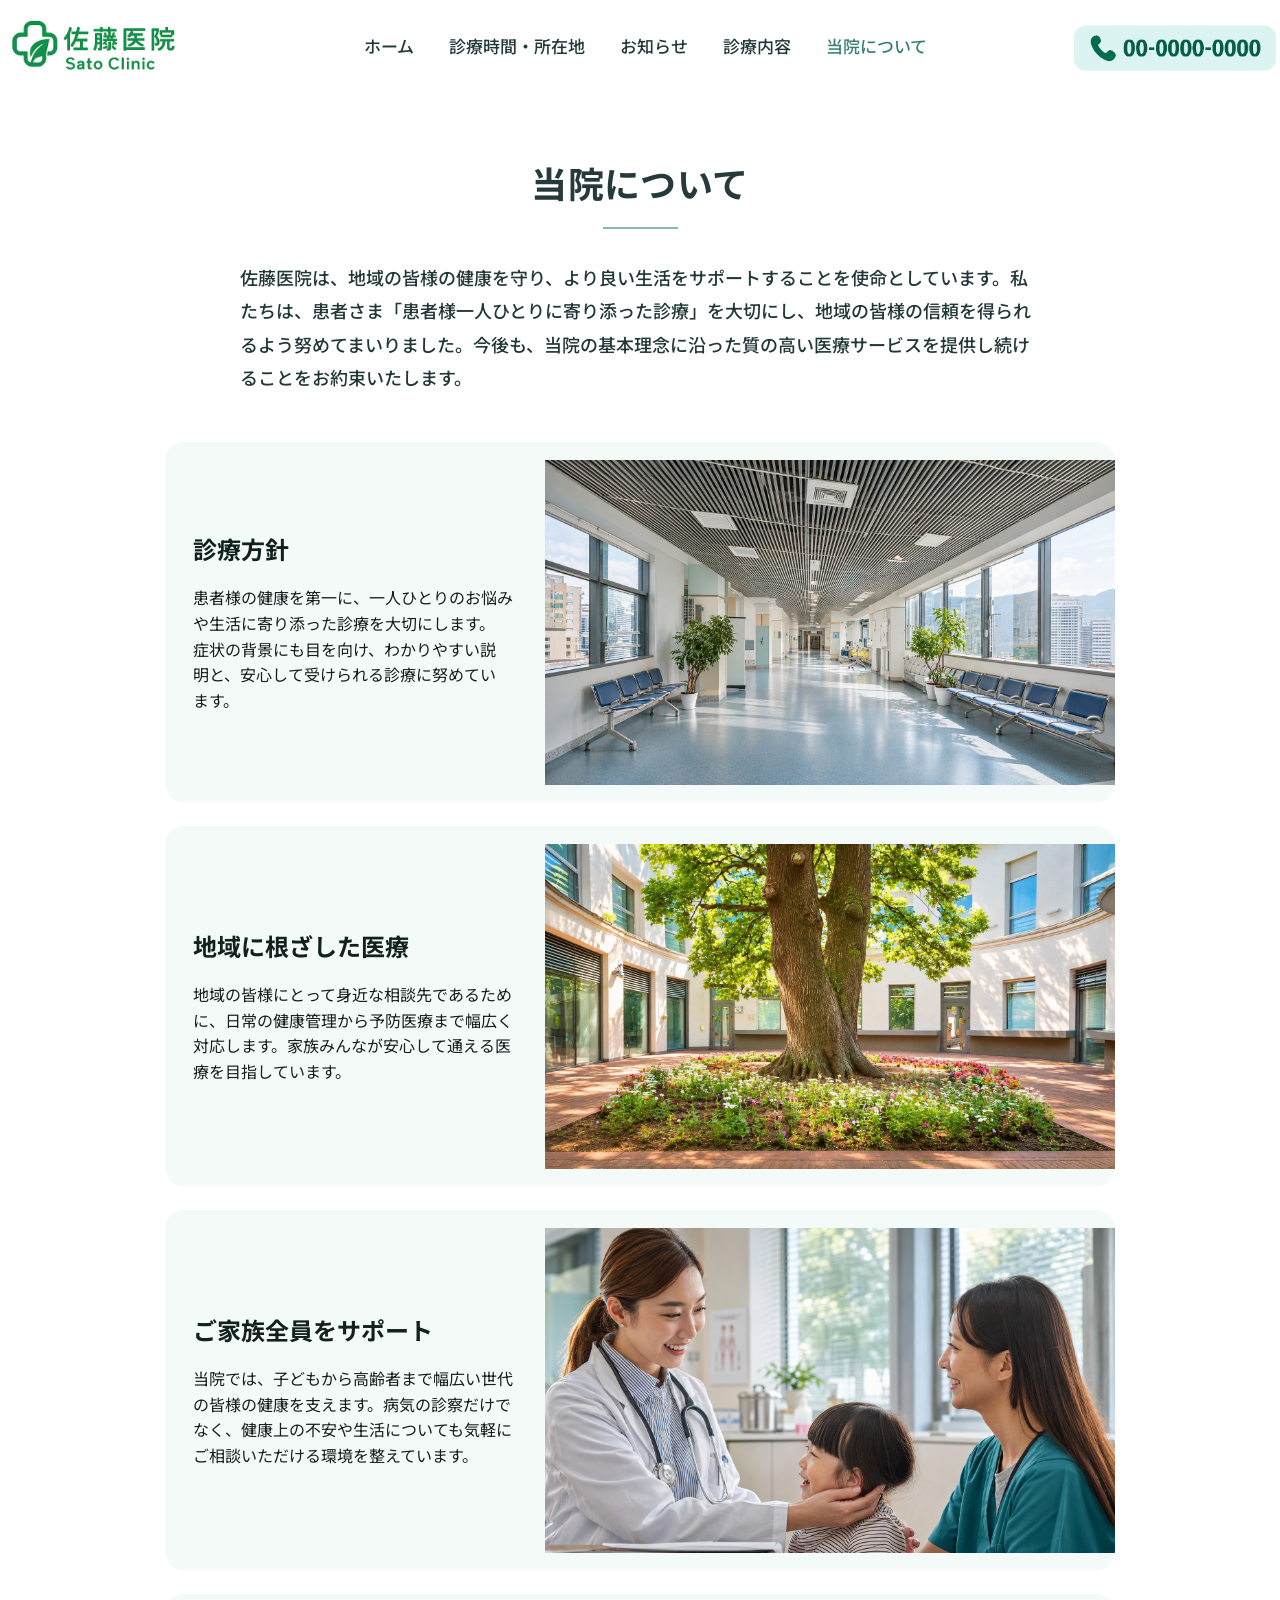
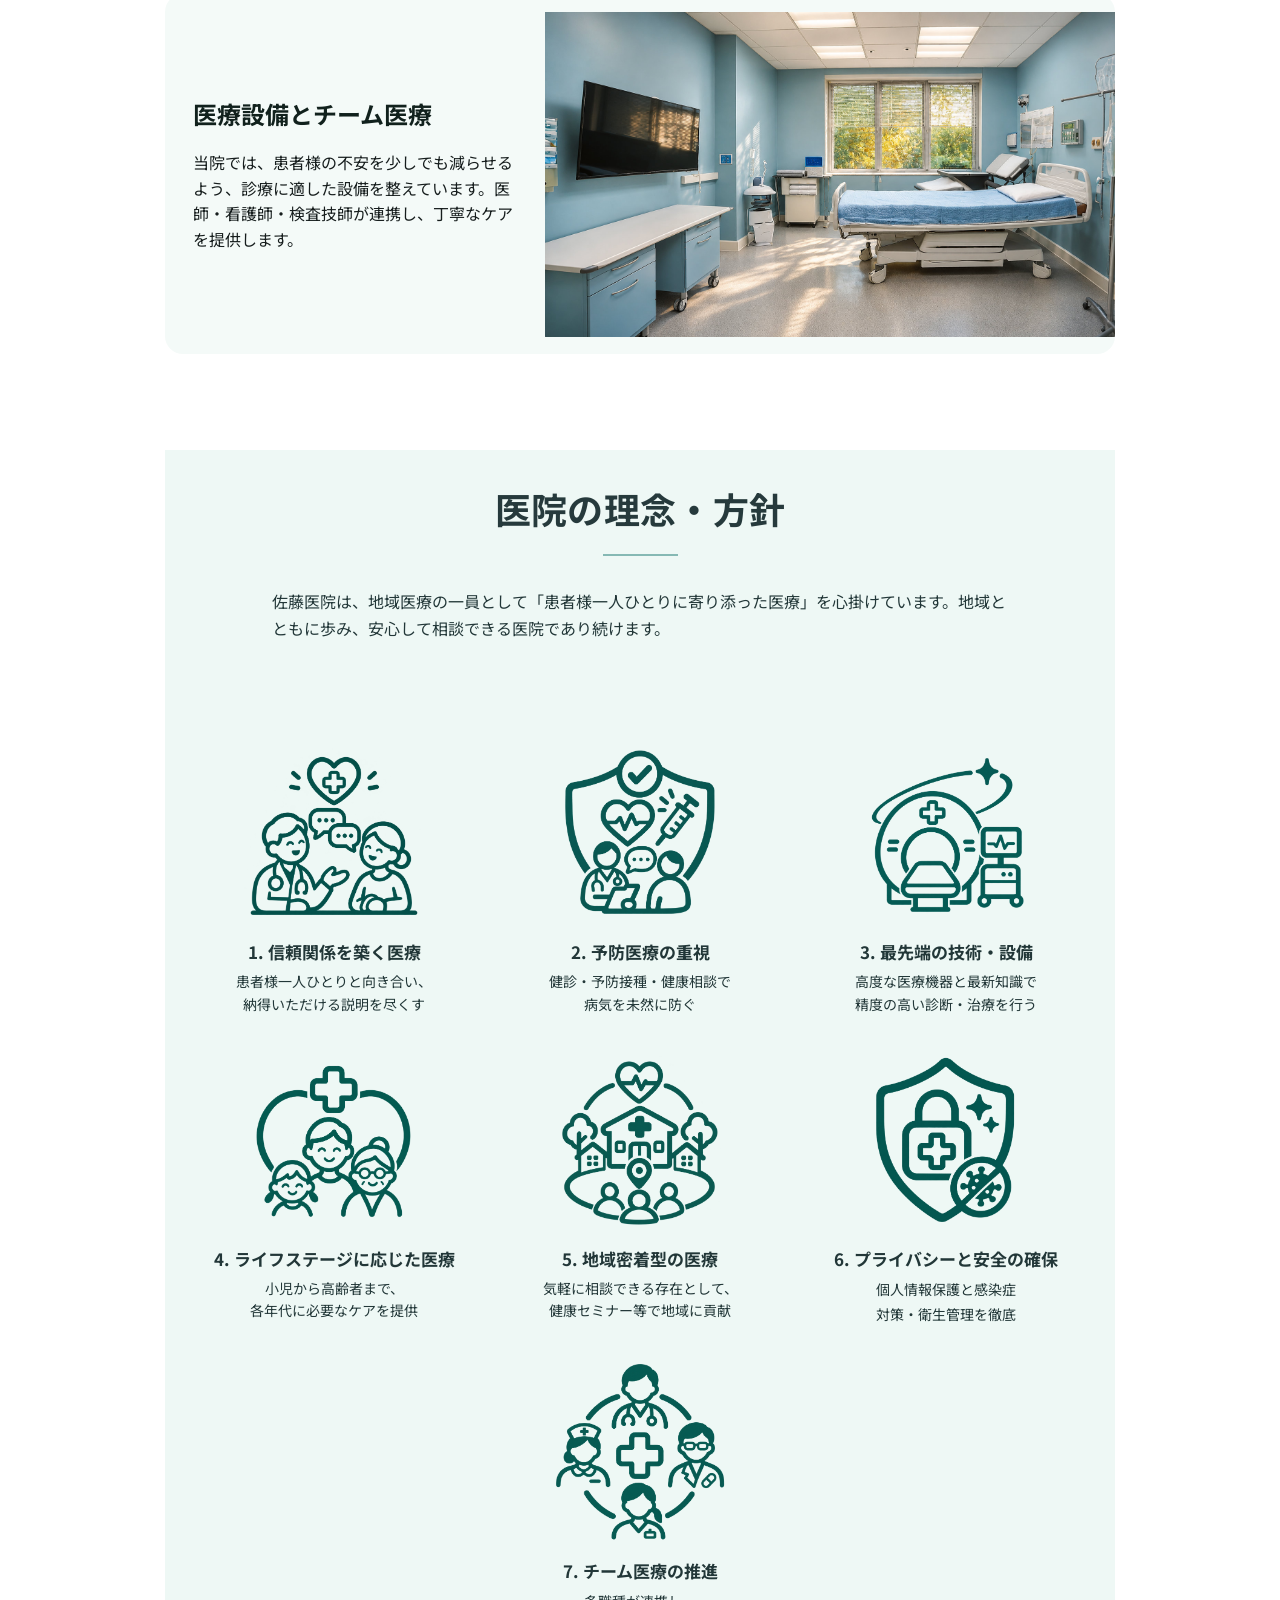
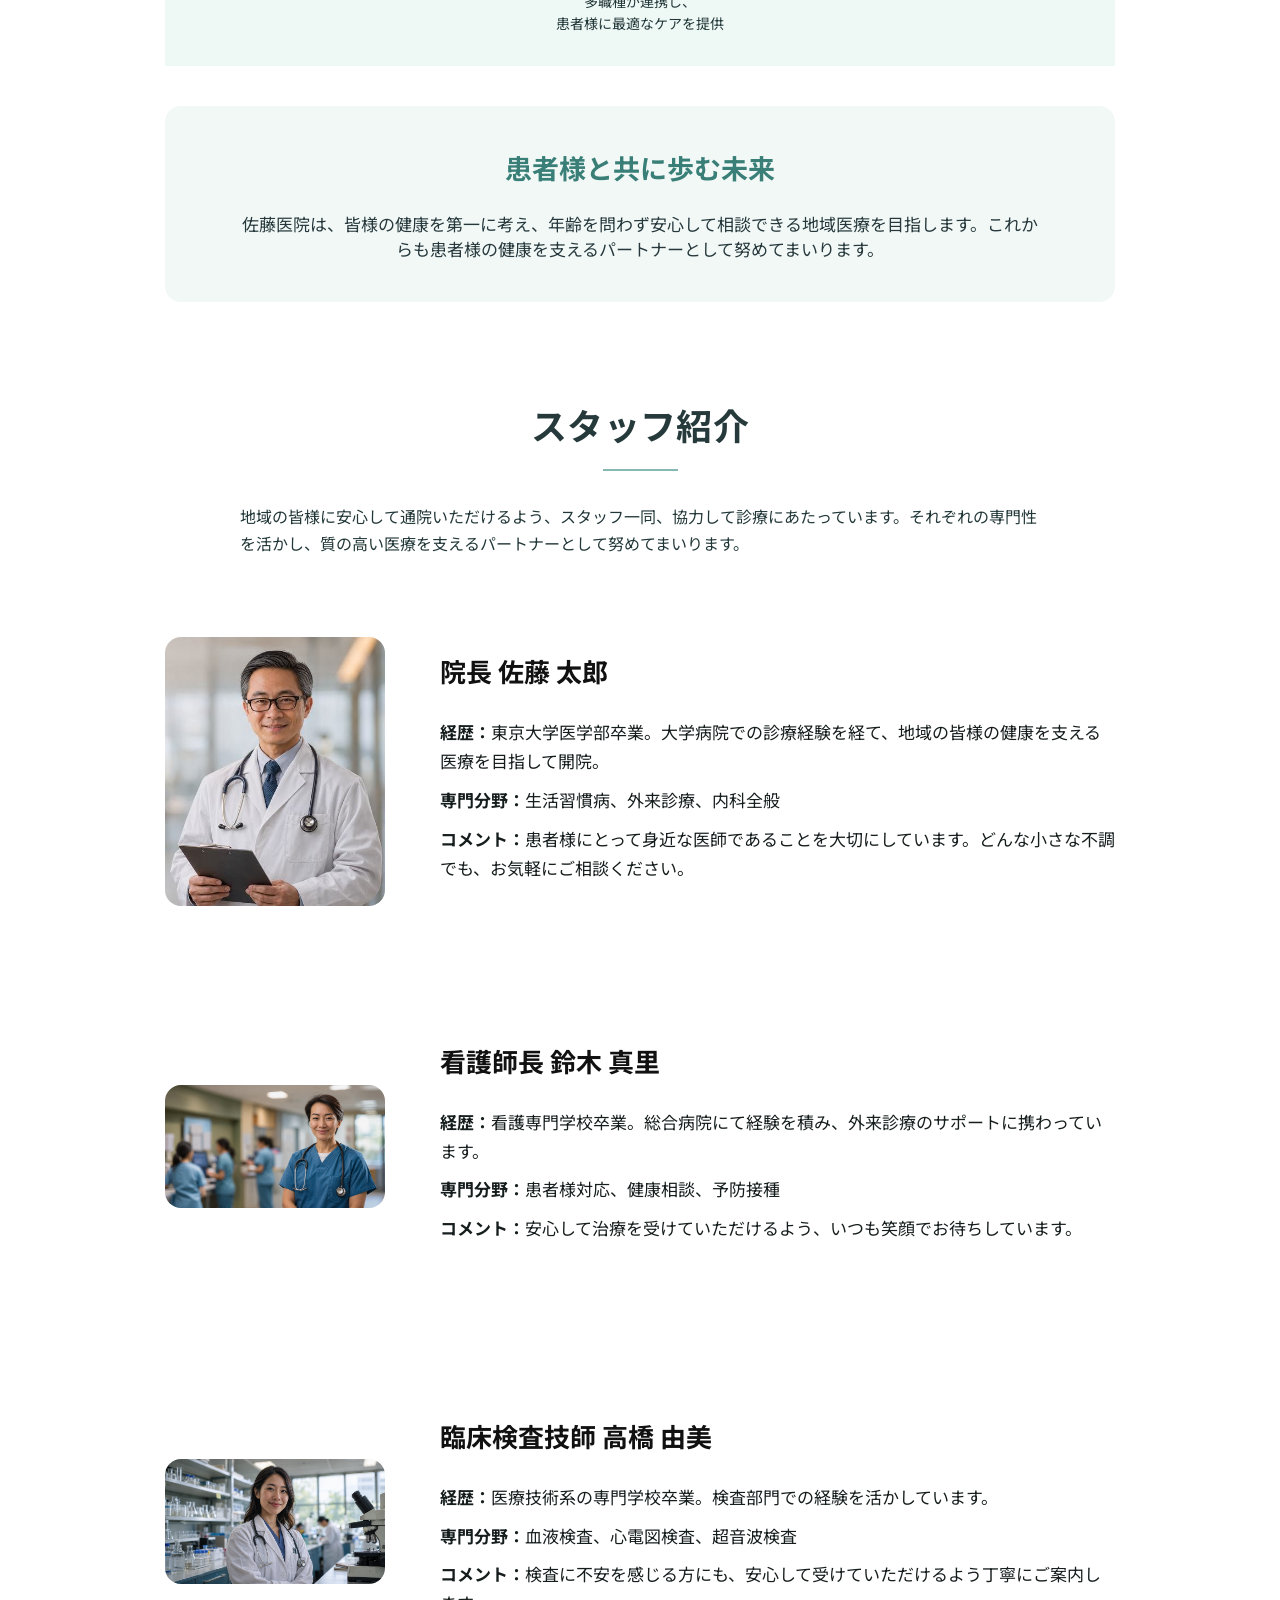
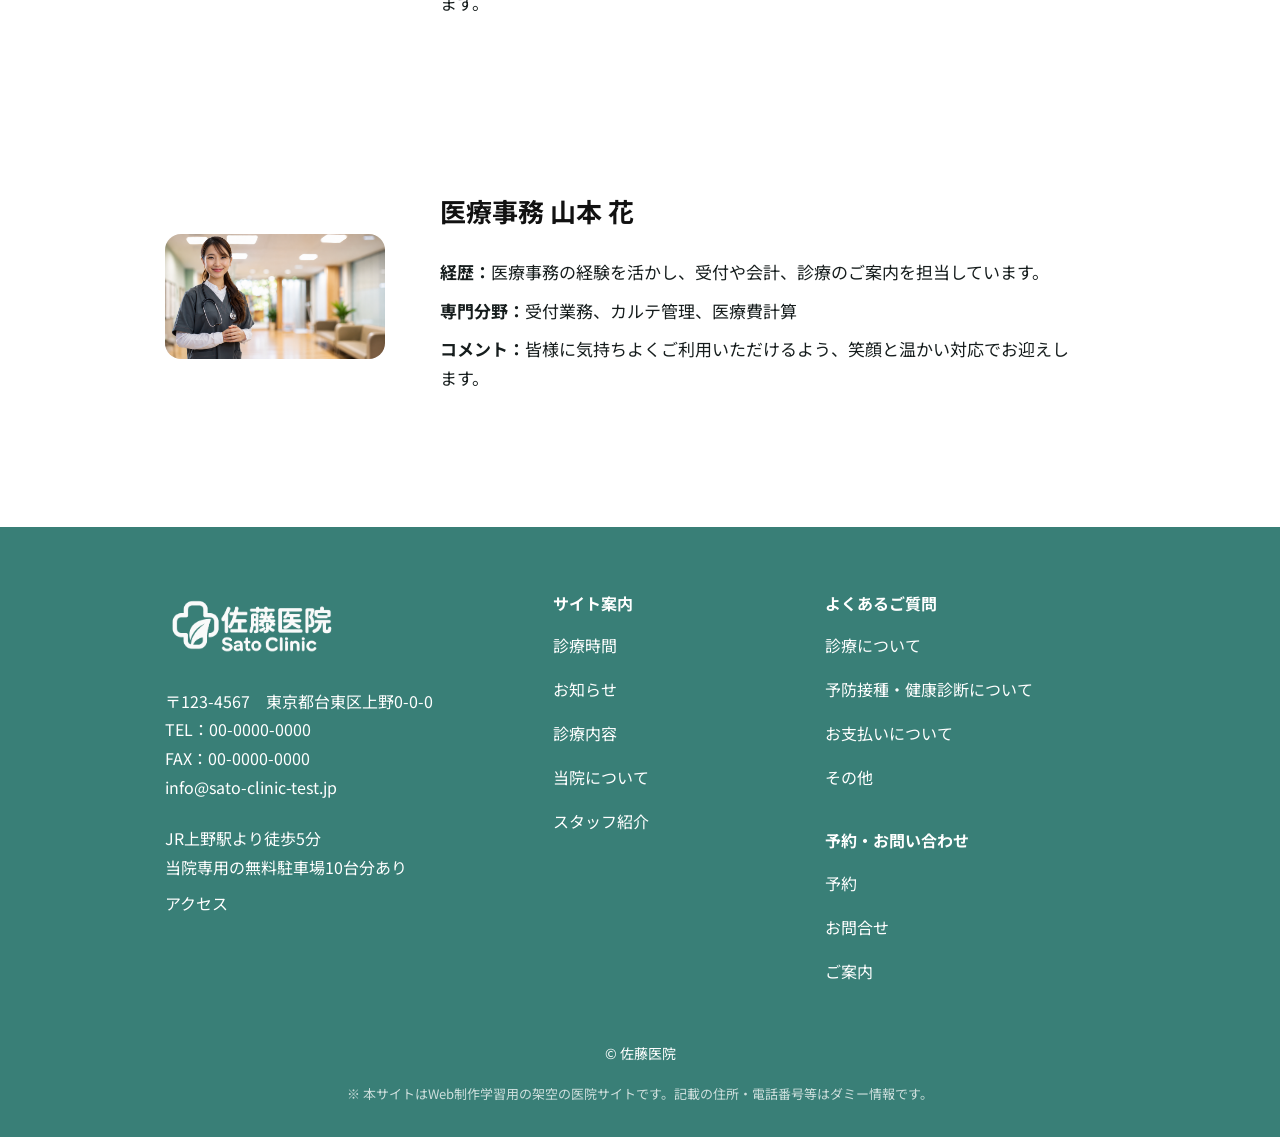
==== commit af739994: "フッターのレスポンシブデザイン調整をした。" ====
--- a/about.html
+++ b/about.html
@@ -17,8 +17,9 @@
 <header class="site-header" id="top">
   <div class="site-header-inner">
     <a class="brand" href="./index.html" aria-label="佐藤医院 トップページ"><img src="./assets/logo-original.png" alt="佐藤医院 Sato Clinic" width="200" height="60"></a>
-    <nav class="main-nav" aria-label="メインナビゲーション"><a href="./index.html">ホーム</a><a href="./access.html">診療時間・所在地</a><a href="./news.html">お知らせ</a><a href="./services.html">診療内容</a><a href="./about.html" aria-current="page">当院について</a></nav>
-    <a class="header-phone" href="./access.html#contact" aria-label="お電話・お問い合わせのご案内"><img src="./assets/phone-badge.png" alt="電話 00-0000-0000" width="210" height="70"></a>
+    <nav class="main-nav" id="main-navigation" aria-label="メインナビゲーション"><a href="./index.html">ホーム</a><a href="./access.html">診療時間・所在地</a><a href="./news.html">お知らせ</a><a href="./services.html">診療内容</a><a href="./about.html" aria-current="page">当院について</a></nav>
+    <a class="header-phone" href="./access.html#contact" aria-label="お電話・お問い合わせのご案内"><img src="./assets/phone-badge.png" alt="電話 00-0000-0000" width="210" height="70"><svg class="header-phone-icon" viewBox="0 0 24 24" fill="none" stroke="currentColor" stroke-width="1.8" stroke-linecap="round" stroke-linejoin="round" aria-hidden="true" focusable="false"><path d="M22 16.9v3a2 2 0 0 1-2.2 2 19.8 19.8 0 0 1-8.6-3.1 19.5 19.5 0 0 1-6-6 19.8 19.8 0 0 1-3.1-8.6A2 2 0 0 1 4.1 2h3a2 2 0 0 1 2 1.7c.1 1 .4 2 .7 2.9a2 2 0 0 1-.5 2.1L8 10a16 16 0 0 0 6 6l1.3-1.3a2 2 0 0 1 2.1-.5c.9.3 1.9.6 2.9.7a2 2 0 0 1 1.7 2Z"/></svg></a>
+    <button class="menu-toggle" type="button" aria-controls="main-navigation" aria-expanded="false" aria-label="メニューを開く" hidden><span class="menu-toggle-icon" aria-hidden="true"><span></span><span></span><span></span></span></button>
   </div>
 </header>
 <main id="main">
@@ -77,13 +78,15 @@
         </address>
         <p>JR上野駅より徒歩5分<br>当院専用の無料駐車場10台分あり<br><a href="./access.html#location">アクセス</a></p>
       </div>
-      <nav class="footer-menu" aria-label="医院情報">
+      <nav class="footer-menu" aria-label="サイト案内">
+        <span class="footer-menu-heading">サイト案内</span>
         <a href="./access.html#schedule">診療時間</a>
         <a href="./news.html">お知らせ</a>
         <a href="./services.html">診療内容</a>
         <a href="./about.html">当院について</a>
         <a href="./about.html#staff">スタッフ紹介</a>
       </nav>
+      <div class="footer-support">
       <nav class="footer-menu" aria-label="よくあるご質問">
         <span class="footer-menu-heading">よくあるご質問</span>
         <a href="./services.html">診療について</a>
@@ -97,6 +100,7 @@
         <a href="./access.html#contact">お問合せ</a>
         <a href="./access.html#location">ご案内</a>
       </nav>
+      </div>
     </div>
     <p class="footer-copyright">© 佐藤医院</p>
     <p class="footer-disclaimer">※ 本サイトはWeb制作学習用の架空の医院サイトです。記載の住所・電話番号等はダミー情報です。</p>
--- a/css/style.css
+++ b/css/style.css
@@ -12,7 +12,10 @@
   --mint: #eaf4f2;
   --mint-light: #f4faf8;
   --page: #fff;
-  --content: 1140px;
+  --content: 950px;
+  --page-gutter: 32px;
+  --section-space: 96px;
+  --footer-space: 80px;
 }
 *, *::before, *::after { box-sizing: border-box; }
 html { scroll-behavior: smooth; }
@@ -32,10 +35,11 @@
 .main-nav a:hover, .main-nav a[aria-current="page"] { color: var(--green); }
 .header-phone { display: block; flex: none; width: 210px; margin-top: -4px; }
 .header-phone img { display: block; width: 100%; height: auto; }
-.section-wrap { width: 100%; max-width: var(--content); margin: 0 auto; }
+main { padding-top: 48px; }
+.section-wrap { width: 100%; max-width: var(--content); margin: 0 auto; padding-left: var(--page-gutter); padding-right: var(--page-gutter); }
 .section-title { position: relative; margin: 0; color: #263a3c; font-size: 36px; font-weight: 700; line-height: 1.45; text-align: center; letter-spacing: .01em; }
 .section-title::after { content: ""; display: block; width: 75px; height: 2px; margin: 19px auto 0; background: var(--rule); }
-.section-lead { margin: 34px auto 0; font-size: 16px; line-height: 1.7; text-align: center; }
+.section-lead { max-width: 800px; margin: 32px auto 0; font-size: 16px; line-height: 1.7; text-align: left; }
 .pill { display: inline-flex; align-items: center; justify-content: center; white-space: nowrap; min-height: 44px; padding: 7px 25px; font-size: 14px; line-height: 1.4; border: 1px solid transparent; border-radius: 999px; transition: background-color .18s ease, color .18s ease, transform .18s ease; cursor: pointer; }
 a.pill:hover, summary.pill:hover { transform: translateY(-1px); }
 .pill-solid { min-width: 157px; background: var(--green); color: #fff; }
@@ -63,19 +67,19 @@
 
 /* Homepage hero */
 .hero-section { padding: 0 0 0; }
-.hero-frame { position: relative; display: flex; align-items: center; width: calc(100% - 160px); height: 730px; max-width: 1280px; margin: 0 auto; overflow: hidden; border-radius: 18px; background: #d4eeea url('../assets/hero-courtyard-muted.jpg') center center / cover no-repeat; }
+.hero-frame { position: relative; display: flex; align-items: center; width: calc(100% - 2 * var(--page-gutter)); height: 730px; max-width: 1080px; margin: 0 auto; overflow: hidden; border-radius: 18px; background: #d4eeea url('../assets/hero-courtyard-muted.jpg') center center / cover no-repeat; }
 .hero-frame::before { content: ""; position: absolute; inset: 0; background: rgba(211,241,237,.16); pointer-events: none; }
-.hero-text-side { position: relative; z-index: 1; display: flex; flex-direction: column; justify-content: space-between; flex: none; width: 48%; height: 435px; padding: 0 25px 0 70px; }
+.hero-text-side { position: relative; z-index: 1; display: flex; flex-direction: column; justify-content: space-between; flex: none; width: 52%; height: 435px; padding: 0 32px; }
 .hero-text-side h1 { margin: 0; font-family: 'Yu Mincho', 'Hiragino Mincho ProN', 'Noto Serif JP', serif; color: #263838; font-size: 47px; font-weight: 400; letter-spacing: .1em; line-height: 1.5; white-space: nowrap; }
-.hero-small-links { display: grid; grid-template-columns: repeat(2, 210px); gap: 40px; }
-.hero-link-tile { display: flex; flex-direction: column; justify-content: center; width: 210px; height: 105px; padding: 15px 20px; border-radius: 17px; background: rgba(255,255,255,.95); color: #1f3535; transition: background .18s ease; }
+.hero-small-links { display: grid; grid-template-columns: repeat(2, minmax(0, 1fr)); gap: 24px; }
+.hero-link-tile { display: flex; flex-direction: column; justify-content: center; min-width: 0; height: 105px; padding: 15px 20px; border-radius: 17px; background: rgba(255,255,255,.95); color: #1f3535; transition: background .18s ease; }
 .hero-link-tile:hover { background: #fff; }
 .hero-link-tile strong { font-size: 17px; font-weight: 700; }
 .hero-link-tile small { margin-top: 4px; font-size: 13px; }
-.hero-building { position: absolute; z-index: 1; top: 25%; right: 4%; width: 50%; height: 59%; border-radius: 17px; object-fit: cover; object-position: center; box-shadow: 0 2px 8px rgba(14,76,69,.04); }
+.hero-building { position: absolute; z-index: 1; top: 25%; right: 3%; width: 43%; height: auto; border-radius: 17px; object-fit: contain; object-position: center; box-shadow: 0 2px 8px rgba(14,76,69,.04); }
 
 /* Homepage announcement and schedule */
-.home-schedule { padding-top: 94px; }
+.home-schedule { padding-top: var(--section-space); }
 .home-schedule .section-lead { margin-bottom: 34px; }
 .news-carousel { --news-columns: 3; max-width: 1060px; margin: 50px auto 0; }
 .news-carousel-heading { display: flex; align-items: center; gap: 10px; margin-bottom: 14px; color: var(--green); }
@@ -119,22 +123,19 @@
 .home-schedule .section-action .pill { min-width: 290px; min-height: 48px; font-size: 16px; }
 
 @media (max-width: 1119px) {
-  /* PC固定幅によるページ全体のはみ出しを防ぐ。共通部分・他セクションは従来の配置比率で縮小。 */
+  /* 共通部分の既存表示を維持。本文は下記の可変幅ルールで端末の実寸に合わせる。 */
   .page-home { min-width: 0; }
-  .page-home > .site-header,
-  .page-home > .site-footer,
-  .page-home main > section:not(.home-schedule) { width: 1120px; min-width: 1120px; zoom: calc(100vw / 1120px); }
-  .page-home .home-schedule { width: 100vw; max-width: 100vw; margin-left: 0; }
+  .page-home > .site-header { width: 1120px; min-width: 1120px; zoom: calc(100vw / 1120px); }
+  .page-home .home-schedule { width: 100%; max-width: var(--content); margin-left: auto; }
   .news-carousel { --news-columns: 2; }
   .home-news-list { grid-template-columns: repeat(2, minmax(0, 1fr)); }
 }
 @media (min-width: 768px) and (max-width: 1119px) {
-  .news-carousel { width: calc(100% - 32px); }
+  .news-carousel { width: 100%; }
 }
 @media (max-width: 767px) {
-  .page-home .home-schedule { width: 100vw; max-width: 100vw; margin-left: 0; padding: 56px 16px 0; }
-  .home-schedule .section-title { font-size: 27px; }
-  .home-schedule .section-lead { text-align: left; font-size: 14px; }
+  .page-home .home-schedule { padding: var(--section-space) var(--page-gutter) 0; }
+  .home-schedule .section-lead { text-align: left; }
   .home-schedule .schedule-table th:first-child { width: 88px; }
   .home-schedule .schedule-table thead th { font-size: 14px; }
   .home-schedule .schedule-table tbody th { font-size: 14px; }
@@ -155,7 +156,7 @@
 }
 
 /* Homepage services */
-.home-services { padding-top: 114px; }
+.home-services { padding-top: var(--section-space); }
 .home-services .section-lead { margin-bottom: 42px; }
 .home-service-grid { display: grid; grid-template-columns: repeat(2, 1fr); gap: 30px; width: 1040px; max-width: 100%; margin: 0 auto; }
 .home-service-card { min-height: 240px; border-radius: 16px; background: #e9f3f0; display: flex; flex-direction: column; align-items: center; justify-content: center; color: #203a3b; transition: background .18s ease; }
@@ -166,28 +167,29 @@
 .home-services .section-action { width: 1040px; max-width: 100%; margin: 43px auto 0; }
 
 /* Homepage director */
-.home-greeting { padding-top: 124px; }
+.home-greeting { padding-top: var(--section-space); }
 .greeting-grid { display: grid; grid-template-columns: minmax(0, 1fr) 405px; gap: 66px; max-width: 1040px; margin: 32px auto 0; align-items: start; }
 .greeting-copy { line-height: 1.9; font-size: 18px; }
 .greeting-copy p { margin: 0 0 20px; }
+.greeting-copy p:last-child { margin-bottom: 0; }
 .greeting-portrait > img:first-child { display: block; width: 405px; height: 460px; object-fit: cover; object-position: 50% 34%; border-radius: 19px; }
 .greeting-portrait > p { margin: 8px 0 0; font-size: 16px; }
 .greeting-portrait .director-signature { display: block; width: 305px; margin: 11px auto 0; }
 
 /* Homepage about and staff */
-.home-about { padding-top: 97px; }
+.home-about { padding-top: var(--section-space); }
 .about-teaser { display: grid; grid-template-columns: 1.2fr 1fr; gap: 40px; width: 1060px; max-width: 100%; margin: 40px auto 0; }
 .about-teaser-copy { font-size: 18px; line-height: 1.9; }
 .about-teaser-copy p { margin: 0 0 21px; }
 .about-teaser-images { display: flex; gap: 25px; }
 .about-teaser-images img { width: calc((100% - 25px)/2); height: 306px; border-radius: 14px; object-fit: cover; }
-.home-staff { padding-top: 100px; }
+.home-staff { padding-top: var(--section-space); }
 .staff-teaser-card { display: flex; width: 510px; height: 240px; flex-direction: column; align-items: center; justify-content: center; margin: 36px auto 0; border-radius: 14px; background: #e9f3f0; color: #223a39; font-size: 20px; font-weight: 700; transition: background .18s ease; }
 .staff-teaser-icons { display: flex; align-items: center; gap: 16px; margin-top: 8px; }
 .staff-teaser-icons img { width: 79px; height: 79px; object-fit: contain; }
 
 /* Homepage access */
-.home-access { padding-top: 114px; padding-bottom: 120px; }
+.home-access { padding-top: var(--section-space); padding-bottom: var(--footer-space); }
 .home-access-grid { display: grid; grid-template-columns: 400px 1fr; gap: 85px; align-items: stretch; width: 1040px; max-width: 100%; margin: 40px auto 0; }
 .access-info-card { border-radius: 18px; background: var(--mint); padding: 30px 36px; line-height: 1.65; }
 .access-info-card h3 { font-size: 19px; margin: 0 0 8px; font-weight: 700; }
@@ -197,25 +199,26 @@
 .home-access .section-action { width: 1040px; max-width: 100%; margin: 32px auto 0; }
 
 /* Secondary pages */
-.subpage-section { margin-left: auto; margin-right: auto; }
-.page-news .news-page-content { max-width: 1140px; min-height: 0; padding: 0 0 60px; }
+.subpage-section { width: 100%; margin-left: auto; margin-right: auto; padding-left: var(--page-gutter); padding-right: var(--page-gutter); }
+.page-news .news-page-content { max-width: 900px; min-height: 0; padding-bottom: var(--footer-space); }
 .page-news .section-title { color: #111; }
 .page-news .section-title::after { background: #333; }
-.news-page-list { list-style: none; padding: 0; max-width: 1100px; margin: 30px auto 0; }
-.news-row { display: grid; grid-template-columns: 220px minmax(0,1fr) 168px; gap: 30px; align-items: start; min-height: 97px; color: #111; font-size: 25px; }
-.news-row time { font-size: 25px; white-space: nowrap; }
+.news-page-list { list-style: none; padding: 0; max-width: 900px; margin: 40px auto 0; }
+.news-row { display: grid; grid-template-columns: 150px minmax(0,1fr) 168px; gap: 24px; align-items: start; min-height: 97px; color: #111; font-size: 20px; }
+.news-row time { font-size: 18px; white-space: nowrap; }
 .news-row-title { line-height: 1.7; }
+.news-page-list .news-row:last-child { min-height: 0; padding-bottom: 0; }
 .news-expand { position: relative; justify-self: end; align-self: start; }
 .news-expand summary, .news-expand > a { display: flex; list-style: none; font-size: 16px; }
 .news-expand summary::-webkit-details-marker { display: none; }
 .news-expanded-copy { position: absolute; top: 52px; right: 0; z-index: 3; width: 420px; padding: 20px 24px; background: #f4faf8; border: 1px solid #c9e4dc; border-radius: 10px; color: var(--ink); font-size: 15px; box-shadow: 0 9px 28px rgba(17,70,64,.12); }
 
 /* Individual service listings */
-.page-services .services-page-content { max-width: 1140px; padding-bottom: 270px; }
+.page-services .services-page-content { max-width: var(--content); padding-bottom: var(--footer-space); }
 .services-page-lead { margin-top: 34px; margin-bottom: 58px; font-size: 19px; font-weight: 500; line-height: 1.95; }
-.page-services .service-detail-list { width: 950px; max-width: calc(100% - 32px); margin: 0 auto; display: flex; flex-direction: column; gap: 32px; }
-.page-services .service-detail-card { position: relative; isolation: isolate; display: grid; grid-template-columns: 40% 60%; height: 340px; overflow: hidden; border-radius: 19px; background: #fff; }
-.page-services .service-detail-photo { grid-column: 2; grid-row: 1; display: block; min-width: 0; min-height: 0; width: 100%; height: 100%; object-fit: cover; object-position: var(--service-photo-position, 50% 50%); opacity: 1; }
+.page-services .service-detail-list { width: 950px; max-width: 100%; margin: 0 auto; display: flex; flex-direction: column; gap: 32px; }
+.page-services .service-detail-card { position: relative; isolation: isolate; display: grid; grid-template-columns: 40% 60%; min-height: 340px; overflow: hidden; border-radius: 19px; background: #fff; }
+.page-services .service-detail-photo { grid-column: 2; grid-row: 1; display: block; align-self: center; min-width: 0; min-height: 0; width: 100%; height: auto; object-fit: contain; object-position: center; opacity: 1; }
 /* 写真には色を重ねず、文章側だけ従来と同じ淡い浅葱色の背景を維持する。 */
 .page-services .service-detail-content { position: relative; z-index: 2; grid-column: 1; grid-row: 1; display: flex; flex-direction: column; justify-content: center; min-width: 0; padding: 28px 32px; background: rgba(57,127,119,.2); }
 .page-services .service-detail-content h3 { margin: 0; color: var(--ink); font-size: 22px; line-height: 1.5; font-weight: 700; overflow-wrap: anywhere; }
@@ -223,25 +226,17 @@
 .page-services .service-detail-card:nth-child(even) { grid-template-columns: 60% 40%; }
 .page-services .service-detail-card:nth-child(even) .service-detail-photo { grid-column: 1; }
 .page-services .service-detail-card:nth-child(even) .service-detail-content { grid-column: 2; }
-/* 顔と診察の手元を残す位置。画像は加工・引き伸ばし・追加ズームを行わない。 */
-.page-services #service-1 { --service-photo-position: 53% 40%; }
-.page-services #service-2 { --service-photo-position: 48% 45%; }
-.page-services #service-3 { --service-photo-position: 52% 35%; }
-.page-services #service-4 { --service-photo-position: 48% 40%; }
-.page-services #service-5 { --service-photo-position: 54% 35%; }
-.page-services #service-6 { --service-photo-position: 68% 45%; }
-.page-services #service-7 { --service-photo-position: 42% 40%; }
+/* 写真は元の縦横比・中央配置で全体を表示し、個別の切り抜き位置指定は不要にする。 */
 @media (max-width: 1119px) {
   /* 本文を端末の実寸で表示し、共通部分は従来のPC配置比率を保つ。 */
   .page-services { min-width: 0; }
-  .page-services > .site-header,
-  .page-services > .site-footer { width: 1120px; zoom: calc(100vw / 1120px); }
+  .page-services > .site-header { width: 1120px; zoom: calc(100vw / 1120px); }
 }
 @media (max-width: 900px) {
   .page-services .service-detail-card,
   .page-services .service-detail-card:nth-child(even) { grid-template-columns: minmax(0, 1fr); height: auto; }
   .page-services .service-detail-card .service-detail-photo,
-  .page-services .service-detail-card:nth-child(even) .service-detail-photo { grid-column: 1; grid-row: 1; height: auto; aspect-ratio: 7 / 4; }
+  .page-services .service-detail-card:nth-child(even) .service-detail-photo { grid-column: 1; grid-row: 1; height: auto; }
   .page-services .service-detail-card .service-detail-content,
   .page-services .service-detail-card:nth-child(even) .service-detail-content { grid-column: 1; grid-row: 2; min-height: 220px; padding: 28px; }
 }
@@ -254,20 +249,20 @@
 }
 
 /* About page */
-.page-about .about-page-content { max-width: 1140px; padding-bottom: 95px; }
-.about-page-lead { max-width: 940px; margin: 40px auto 52px; font-size: 18px; line-height: 1.85; font-weight: 500; text-align: center; }
+.page-about .about-page-content { max-width: var(--content); padding-bottom: var(--footer-space); }
+.about-page-lead { max-width: 800px; margin: 32px auto 48px; font-size: 18px; line-height: 1.85; font-weight: 500; text-align: left; }
 /* 紹介カードは当院ページだけ2カラムに統一し、写真への文字重ねをなくす。 */
 .page-about .about-feature-list { width: 950px; max-width: 100%; margin: 0 auto; display: flex; flex-direction: column; gap: 24px; }
-/* 変更：行の高さをカード内に収め、写真の縦横比で文章が下にずれないよう全カードの配置を統一。 */
-.page-about .about-feature-card { display: grid; grid-template-columns: 40% 60%; grid-template-rows: minmax(0, 1fr); height: 360px; overflow: hidden; border-radius: 18px; background: #f4faf8; }
-.page-about .about-feature-card > img { grid-column: 2; grid-row: 1; min-height: 0; width: 100%; height: 100%; object-fit: cover; }
+/* 写真を切り取らず、文章量と元画像の縦横比に応じた高さを確保する。 */
+.page-about .about-feature-card { display: grid; grid-template-columns: 40% 60%; min-height: 360px; overflow: hidden; border-radius: 18px; background: #f4faf8; }
+.page-about .about-feature-card > img { grid-column: 2; grid-row: 1; align-self: center; min-height: 0; width: 100%; height: auto; object-fit: contain; object-position: center; }
 .page-about .about-feature-text { grid-column: 1; grid-row: 1; display: flex; flex-direction: column; justify-content: center; padding: 28px; }
 .page-about .about-feature-text h3 { margin: 0 0 18px; font-size: 24px; line-height: 1.5; font-weight: 700; color: #11211d; }
 .page-about .about-feature-text p { margin: 0; font-size: 16px; line-height: 1.6; font-weight: 400; color: #161d1d; }
 /* 変更：小児科の写真は中央を表示し、医師・子ども・母親が見える構図にする。 */
 .page-about .about-feature-card:nth-child(3) > img { object-position: center; }
-.principles-section { margin: 80px auto 0; }
-.principles-section .section-lead { max-width: 980px; }
+.principles-section { margin: var(--section-space) auto 0; }
+.principles-section .section-lead { max-width: 800px; }
 /* 変更：7項目を他の紹介カードと同じ最大幅950pxで中央配置。
    PCはHTMLの番号順に3列で自動配置し、行間を28pxにして読みやすくコンパクトにまとめる。 */
 .principles-grid { width: 950px; max-width: 100%; margin: 62px auto 0; padding: 32px; list-style: none; display: grid; grid-template-columns: repeat(3, minmax(0, 1fr)); column-gap: 32px; row-gap: 28px; justify-items: center; }
@@ -307,31 +302,30 @@
    既存の文字サイズと文章を維持し、上の理念との間隔・内側余白・指定の色を整える。 */
 .page-about .future-panel { max-width: 950px; margin: 40px auto 0; padding: 40px 48px; border-radius: 16px; background: #F1F8F6; }
 .future-panel .principles-subtitle { margin: 0; text-align: center; color: #397F77; font-size: 27px; font-weight: 700; }
-.future-panel .principles-afterword { max-width: 900px; margin: 20px auto 0; color: #26383C; font-size: 17px; line-height: 1.5; text-align: center; }
+.future-panel .principles-afterword { max-width: 800px; margin: 20px auto 0; color: #26383C; font-size: 17px; line-height: 1.5; text-align: center; }
 /* 変更：このボックスからスタッフ紹介までの空白だけを短縮し、他のデザインは維持する。 */
-.page-about .principles-section + .staff-section { padding-top: 64px; }
+.page-about .principles-section + .staff-section { padding-top: var(--section-space); }
 @media (max-width: 767px) {
   /* 変更：画面の左右余白を保ちながら、スマートフォンでも背景ボックスと文章を中央に収める。 */
   .page-about .future-panel { margin-top: 32px; padding: 28px 20px; }
   .future-panel .principles-subtitle { font-size: 23px; }
   .future-panel .principles-afterword { font-size: 16px; }
-  .page-about .principles-section + .staff-section { padding-top: 48px; }
-}
-.staff-section { padding-top: 155px; }
-.staff-section .section-lead { max-width: 980px; }
+  .page-about .principles-section + .staff-section { padding-top: var(--section-space); }
+}
+.staff-section { padding-top: var(--section-space); }
+.staff-section .section-lead { max-width: 800px; }
 .staff-profiles { width: 985px; max-width: 100%; display: flex; flex-direction: column; gap: 75px; margin: 64px auto 0; }
 .staff-profile { display: grid; grid-template-columns: 220px 1fr; gap: 55px; align-items: center; min-height: 300px; }
-.staff-profile > img { display: block; width: 220px; height: 288px; border-radius: 16px; object-fit: cover; object-position: center 30%; }
-.staff-profile img[alt="看護師長 鈴木 真里"] { object-position: 88% 30%; }
-.staff-profile img[alt="医療事務 山本 花"] { object-position: 5% 30%; }
+.staff-profile > img { display: block; width: 220px; height: auto; border-radius: 16px; object-fit: contain; object-position: center; }
 .staff-bio h4 { margin: 0 0 25px; font-size: 26px; font-weight: 700; color: #111; }
 .staff-bio p { margin: 0 0 10px; color: #161d1d; font-size: 17px; line-height: 1.7; }
 .staff-bio strong { font-weight: 700; }
 
 /* Hours / location page */
-.page-access .access-page-content { max-width: 980px; min-height: 2210px; padding-bottom: 145px; }
+.page-access .access-page-content { max-width: var(--content); min-height: 0; padding-bottom: var(--footer-space); }
 .access-page-content .section-lead { margin-bottom: 44px; }
-.access-subsection { max-width: 900px; margin: 0 auto 70px; }
+.access-subsection { max-width: 900px; margin: 0 auto; }
+.access-subsection + .access-subsection { margin-top: var(--section-space); }
 .access-subsection > h3 { margin: 0 0 28px; font-size: 23px; font-weight: 700; }
 .access-subsection .schedule-table { width: 100%; }
 .access-subsection .schedule-legend { margin-top: 22px; }
@@ -350,24 +344,177 @@
 .contact-section { margin-top: 85px; margin-bottom: 0; }
 .contact-section ul { margin-top: 35px; }
 .contact-section li { margin: 4px 0; }
+.contact-section > :last-child { margin-bottom: 0; }
 .demo-contact-note { color: #54706d; font-size: 13px !important; }
 
-/* Footer is shared by all five pages */
-.site-footer { width: 100%; color: #fff; background: #397f77; padding: 72px 0 24px; }
-.footer-inner { max-width: 1210px; margin: 0 auto; }
-.footer-grid { display: grid; grid-template-columns: minmax(360px,1.5fr) minmax(155px,.75fr) minmax(235px,1.1fr) minmax(210px, .9fr); gap: 40px; }
+/* 本文のレスポンシブ文字組み。縮小せず、原稿・カード順・画像を維持して折り返す。 */
+@media (max-width: 1119px) {
+  main {
+    --body-size: 16px;
+    --subheading-size: 22px;
+    min-width: 0;
+    overflow-wrap: anywhere;
+  }
+  main > .section-wrap,
+  main > .subpage-section { padding-left: var(--page-gutter); padding-right: var(--page-gutter); }
+  main .section-lead,
+  main .greeting-copy,
+  main .about-teaser-copy,
+  main .about-page-lead,
+  main .services-page-lead,
+  main .access-info-card p,
+  .page-about main .about-feature-text p,
+  main .principles-section .principle p,
+  main .future-panel .principles-afterword,
+  main .staff-bio p,
+  main .access-subsection p,
+  main .access-subsection li {
+    font-size: var(--body-size);
+    font-weight: 400;
+    line-height: 1.5;
+    text-align: left;
+  }
+  .page-about main .about-feature-text h3,
+  .page-services main .service-detail-content h3,
+  main .access-subsection > h3,
+  main .access-info-card h3,
+  main .principles-section .principle h4,
+  main .staff-bio h4,
+  main .future-panel .principles-subtitle {
+    font-size: var(--subheading-size);
+    font-weight: 700;
+    line-height: 1.5;
+  }
+  .greeting-grid { grid-template-columns: minmax(0, 1fr) minmax(0, 405px); gap: 32px; }
+  .about-teaser { gap: 24px; }
+  .home-access-grid { grid-template-columns: minmax(0, 400px) minmax(0, 1fr); gap: 24px; }
+  .staff-teaser-card { max-width: 100%; text-align: center; }
+  main .pill { max-width: 100%; white-space: normal; text-align: center; }
+  .hero-frame { width: calc(100% - 2 * var(--page-gutter)); }
+  .hero-text-side { width: 52%; padding-left: 24px; padding-right: 24px; }
+  .hero-text-side h1 { font-size: 36px; white-space: normal; }
+  .hero-small-links { grid-template-columns: repeat(2, minmax(0, 1fr)); gap: 12px; }
+  .hero-link-tile { width: auto; height: auto; min-height: 105px; padding: 12px; }
+  .hero-building { right: 2%; width: 45%; }
+  .news-row { grid-template-columns: 125px minmax(0, 1fr) 168px; gap: 20px; }
+  .news-row, .news-row time { font-size: 16px; line-height: 1.5; }
+  .news-row-title { line-height: 1.5; }
+  .about-feature-card .about-feature-text { min-width: 0; padding: 20px; }
+  .page-about .about-feature-card { height: auto; min-height: 360px; }
+  .staff-profile { grid-template-columns: 220px minmax(0, 1fr); gap: 28px; }
+  .access-map { max-width: 100%; height: auto; }
+  main .schedule-legend { flex-wrap: wrap; gap: 8px 32px; }
+}
+@media (max-width: 767px) {
+  /* TOPの6見出しと下層の大見出しを同じ規則で表示する。 */
+  main .section-title { font-size: 26px; font-weight: 700; line-height: 1.45; }
+  main .section-title::after { width: 75px; height: 2px; margin: 19px auto 0; background: var(--rule); }
+  main { --subheading-size: 20px; }
+  .hero-frame { flex-direction: column; align-items: stretch; height: auto; }
+  .hero-text-side { width: 100%; height: auto; padding: 24px; gap: 24px; }
+  .hero-text-side h1 { font-size: 28px; }
+  .hero-link-tile strong { font-size: 16px; }
+  .hero-building { position: static; width: calc(100% - 48px); height: auto; margin: 0 24px 24px; }
+  .home-service-grid { gap: 16px; }
+  .home-service-card { padding: 16px 8px; text-align: center; }
+  .service-card-title { font-size: 20px; line-height: 1.5; }
+  .service-card-more { font-size: 16px; }
+  .greeting-grid, .about-teaser, .home-access-grid { grid-template-columns: minmax(0, 1fr); }
+  .greeting-portrait { max-width: 405px; margin: 0 auto; }
+  .greeting-portrait > img:first-child { height: auto; }
+  .access-info-card { padding: 24px; }
+  .news-row { grid-template-columns: minmax(0, 1fr); gap: 12px; padding: 20px 0; }
+  .news-expand { justify-self: end; }
+  .page-about .principles-section { width: 100%; padding-left: 0; padding-right: 0; }
+  .principles-section .principle-phrase { display: inline; }
+  .staff-profile { grid-template-columns: minmax(0, 1fr); }
+  .staff-profile > img { justify-self: center; }
+  main .schedule-table th:first-child { width: 88px; }
+  main .schedule-table thead th, main .schedule-table tbody th { font-size: 14px; }
+  main .schedule-table tbody th small { font-size: 12px; }
+  .home-schedule .schedule-note { font-size: 16px; line-height: 1.5; }
+}
+
+/* 余白と改行の共通規則。原稿・リンク・共通ナビゲーションには手を加えない。 */
+main p,
+main .access-subsection li,
+main .news-row-title {
+  line-break: strict;
+  word-break: normal;
+  overflow-wrap: break-word;
+  text-wrap: pretty;
+}
+.page-services .service-detail-content p { overflow-wrap: break-word; }
+main .section-lead br, main .about-page-lead br,
+main .principles-afterword br { display: none; }
+.home-access-map { height: auto; align-self: center; object-fit: contain; object-position: center; }
+.about-teaser-images { align-items: center; }
+.about-teaser-images img { height: auto; object-fit: contain; object-position: center; }
+.access-map { height: auto; object-fit: contain; object-position: center; }
+.greeting-portrait > img:first-child { height: auto; object-fit: contain; object-position: center; }
+@media (max-width: 1119px) {
+  :root { --section-space: 80px; }
+  main { padding-top: 40px; }
+}
+@media (max-width: 900px) {
+  /* 中間幅でも本文が細くなりすぎないよう、カードの内部だけ縦に流す。 */
+  .page-about .about-feature-card { grid-template-columns: minmax(0, 1fr); min-height: 0; }
+  .page-about .about-feature-text { grid-column: 1; grid-row: 1; padding: 28px; }
+  .page-about .about-feature-card > img { grid-column: 1; grid-row: 2; }
+  .principles-grid { column-gap: 20px; padding-left: 24px; padding-right: 24px; }
+  .principles-section .principle-phrase { display: inline; }
+}
+@media (max-width: 767px) {
+  :root { --page-gutter: 24px; --section-space: 64px; --footer-space: 64px; }
+  main { padding-top: 32px; }
+  main .section-title::after { margin-top: 16px; }
+  main .section-lead, main .about-page-lead { margin-top: 28px; }
+  .page-about .about-feature-text { padding: 24px; }
+  .page-services .service-detail-card .service-detail-content,
+  .page-services .service-detail-card:nth-child(even) .service-detail-content { min-height: 0; padding: 24px; }
+  .hero-text-side { padding: 24px 16px; }
+  .hero-building { width: calc(100% - 32px); margin-left: 16px; margin-right: 16px; }
+  .staff-profile > img { width: min(100%, 360px); }
+  .access-info-card { padding: 24px 20px; }
+  .news-row { gap: 16px; }
+}
+
+/* PCでは内側の余白でカードを二重に狭めず、実際の本文・カード幅を最大950pxにする。 */
+@media (min-width: 1120px) {
+  main > .section-wrap,
+  main > .subpage-section { width: calc(100% - 2 * var(--page-gutter)); padding-left: 0; padding-right: 0; }
+}
+
+/* 全6ページ共通。背景は全幅、内容は最大950pxで中央配置し、文字を縮小しない。 */
+.site-footer { width: 100%; min-width: 0; zoom: 1; color: #fff; background: #397f77; padding: 64px 32px 32px; }
+.footer-inner { max-width: 950px; margin: 0 auto; overflow-wrap: anywhere; }
+.footer-grid { display: grid; grid-template-columns: minmax(0, 1.2fr) minmax(0, .8fr) minmax(0, 1fr); gap: 40px; align-items: start; }
+.footer-grid > *, .footer-support > * { min-width: 0; }
+.footer-support { display: grid; gap: 28px; }
 .footer-logo { display: block; width: 175px; height: auto; margin-bottom: 26px; }
-.footer-identity address { font-style: normal; font-size: 15px; line-height: 1.8; }
-.footer-identity p { margin: 22px 0 0; font-size: 15px; line-height: 1.8; }
-.footer-menu { display: flex; flex-direction: column; align-items: flex-start; font-size: 17px; line-height: 1.58; padding-top: 83px; }
+.footer-identity address { font-style: normal; font-size: 16px; line-height: 1.8; }
+.footer-identity p { margin: 22px 0 0; font-size: 16px; line-height: 1.8; }
+.footer-menu { display: flex; flex-direction: column; align-items: stretch; font-size: 16px; line-height: 1.6; }
+.footer-menu a { display: flex; align-items: center; min-height: 44px; padding: 8px 0; }
+.footer-identity p a { display: inline-flex; align-items: center; min-height: 44px; }
 .footer-menu a:hover, .footer-identity a:hover { text-decoration: underline; }
-.footer-menu-heading { font-weight: 700; margin-bottom: 10px; }
-.footer-copyright { margin: 81px 0 0; font-size: 12px; text-align: center; }
-.footer-disclaimer { font-size: 11px; opacity: .75; text-align: center; margin: 18px 0 0; }
-
-/* Secondary page footer spacing follows the shorter notice-page reference. */
-.page-news .site-footer { padding-top: 60px; }
-.page-news .footer-copyright { margin-top: 64px; }
+.footer-menu-heading { font-weight: 700; margin-bottom: 8px; line-height: 1.6; }
+.footer-copyright { margin: 48px 0 0; font-size: 14px; text-align: center; }
+.footer-disclaimer { font-size: 13px; line-height: 1.7; opacity: .75; text-align: center; margin: 18px 0 0; text-wrap: pretty; }
+@media (max-width: 1119px) {
+  .footer-grid { grid-template-columns: minmax(0, 1fr) minmax(0, 1.25fr); gap: 32px; }
+  .footer-identity { grid-column: 1 / -1; }
+}
+@media (max-width: 767px) {
+  .site-footer { padding: 48px 24px 28px; }
+  .footer-grid { column-gap: 20px; }
+  .footer-menu { font-size: 15px; }
+  .footer-copyright { margin-top: 40px; }
+}
+@media (max-width: 359px) {
+  .site-footer { padding-left: 18px; padding-right: 18px; }
+  .footer-grid { grid-template-columns: minmax(0, 1fr); }
+}
 
 /* 共通ナビゲーション：既存のロゴ・電話バッジを保ち、全5項目を表示する。 */
 @media (max-width: 1119px) {
@@ -375,11 +522,6 @@
   #top.site-header { width: 100vw; min-width: 0; max-width: 100%; zoom: 1; }
   .site-header-inner { gap: 16px; padding-left: 16px; padding-right: 16px; }
   .main-nav { gap: 20px; padding-left: 0; }
-  /* PC固定幅の本文・フッターは、従来の縮小表示と配置比率を維持する。 */
-  .page-about > main,
-  .page-access > main,
-  .page-news:not(.page-news-detail) > main { width: 1120px; zoom: calc(100vw / 1120px); }
-  .site-footer { width: 1120px; zoom: calc(100vw / 1120px); }
 }
 @media (max-width: 1000px) {
   #top.site-header { height: auto; }
@@ -393,6 +535,36 @@
   .site-header .brand, .site-header .brand img { width: 130px; }
   .site-header .header-phone { width: 140px; }
   .main-nav { gap: 0 16px; }
+}
+
+/* 開閉式の共通ヘッダー。本文・フッターのレイアウトには介入しない。 */
+.header-phone-icon, .menu-toggle { display: none; }
+.site-header .main-nav[hidden], .menu-toggle[hidden] { display: none; }
+.menu-toggle { flex: none; align-items: center; justify-content: center; width: 44px; height: 44px; padding: 0; border: 1px solid var(--rule); border-radius: 12px; background: #fff; color: var(--green-dark); cursor: pointer; }
+.menu-toggle:focus-visible { outline: 3px solid var(--green); outline-offset: 3px; }
+.menu-toggle-icon { position: relative; display: block; width: 20px; height: 18px; }
+.menu-toggle-icon span { position: absolute; left: 0; width: 20px; height: 2px; border-radius: 1px; background: currentColor; }
+.menu-toggle-icon span:nth-child(1) { top: 0; }
+.menu-toggle-icon span:nth-child(2) { top: 8px; }
+.menu-toggle-icon span:nth-child(3) { top: 16px; }
+.menu-toggle[aria-expanded="true"] .menu-toggle-icon span:nth-child(1) { transform: translateY(8px) rotate(45deg); }
+.menu-toggle[aria-expanded="true"] .menu-toggle-icon span:nth-child(2) { opacity: 0; }
+.menu-toggle[aria-expanded="true"] .menu-toggle-icon span:nth-child(3) { transform: translateY(-8px) rotate(-45deg); }
+@media (max-width: 1000px) {
+  .site-header.has-menu { position: relative; z-index: 60; }
+  .site-header.has-menu .site-header-inner { display: flex; align-items: center; justify-content: space-between; gap: 12px; padding: 16px; }
+  .site-header.has-menu .brand { flex: none; }
+  .site-header.has-menu .header-phone { margin-left: auto; flex: none; }
+  .site-header.has-menu .menu-toggle:not([hidden]) { display: flex; }
+  .site-header.has-menu .main-nav { position: absolute; top: 100%; left: 16px; right: 16px; z-index: 1; display: flex; flex-direction: column; align-items: stretch; justify-content: flex-start; gap: 0; max-height: var(--menu-max-height, calc(100dvh - 120px)); margin: 0; padding: 12px; overflow-y: auto; overscroll-behavior: contain; border: 1px solid #dfebe8; border-radius: 12px; background: var(--mint-light); box-shadow: 0 10px 24px rgba(20,60,55,.12); white-space: normal; }
+  .site-header.has-menu .main-nav[hidden] { display: none; }
+  .site-header.has-menu .main-nav a { flex: none; min-height: 52px; padding: 12px 14px; border-radius: 6px; }
+  .site-header.has-menu .main-nav a:hover { background: var(--mint); }
+}
+@media (max-width: 359px) {
+  .site-header.has-menu .header-phone { display: flex; align-items: center; justify-content: center; width: 44px; height: 44px; border-radius: 12px; background: #ddf3f0; color: var(--green-dark); }
+  .site-header.has-menu .header-phone img { display: none; }
+  .site-header.has-menu .header-phone-icon { display: block; width: 22px; height: 22px; }
 }
 
 /* このページの先頭へ戻る共通ボタン。座標は既存ボタン・フッターを避けて調整。 */
